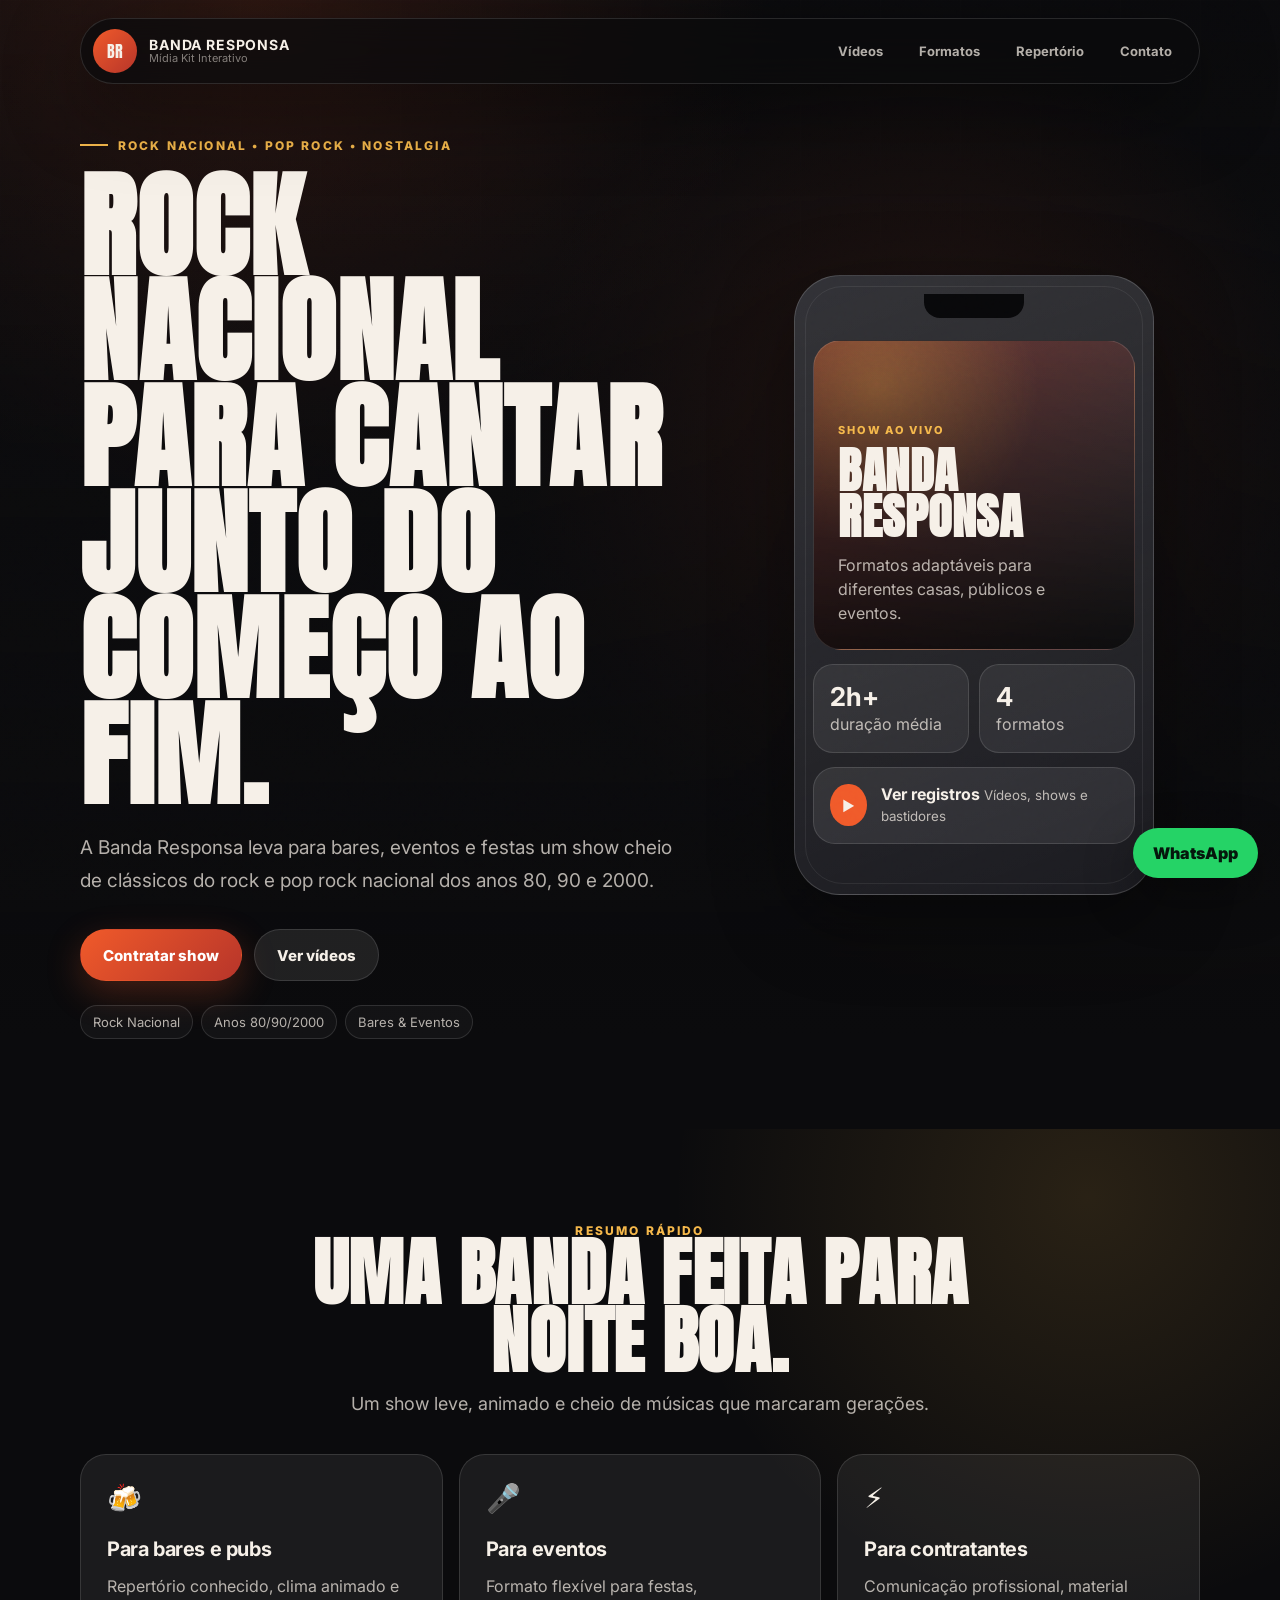
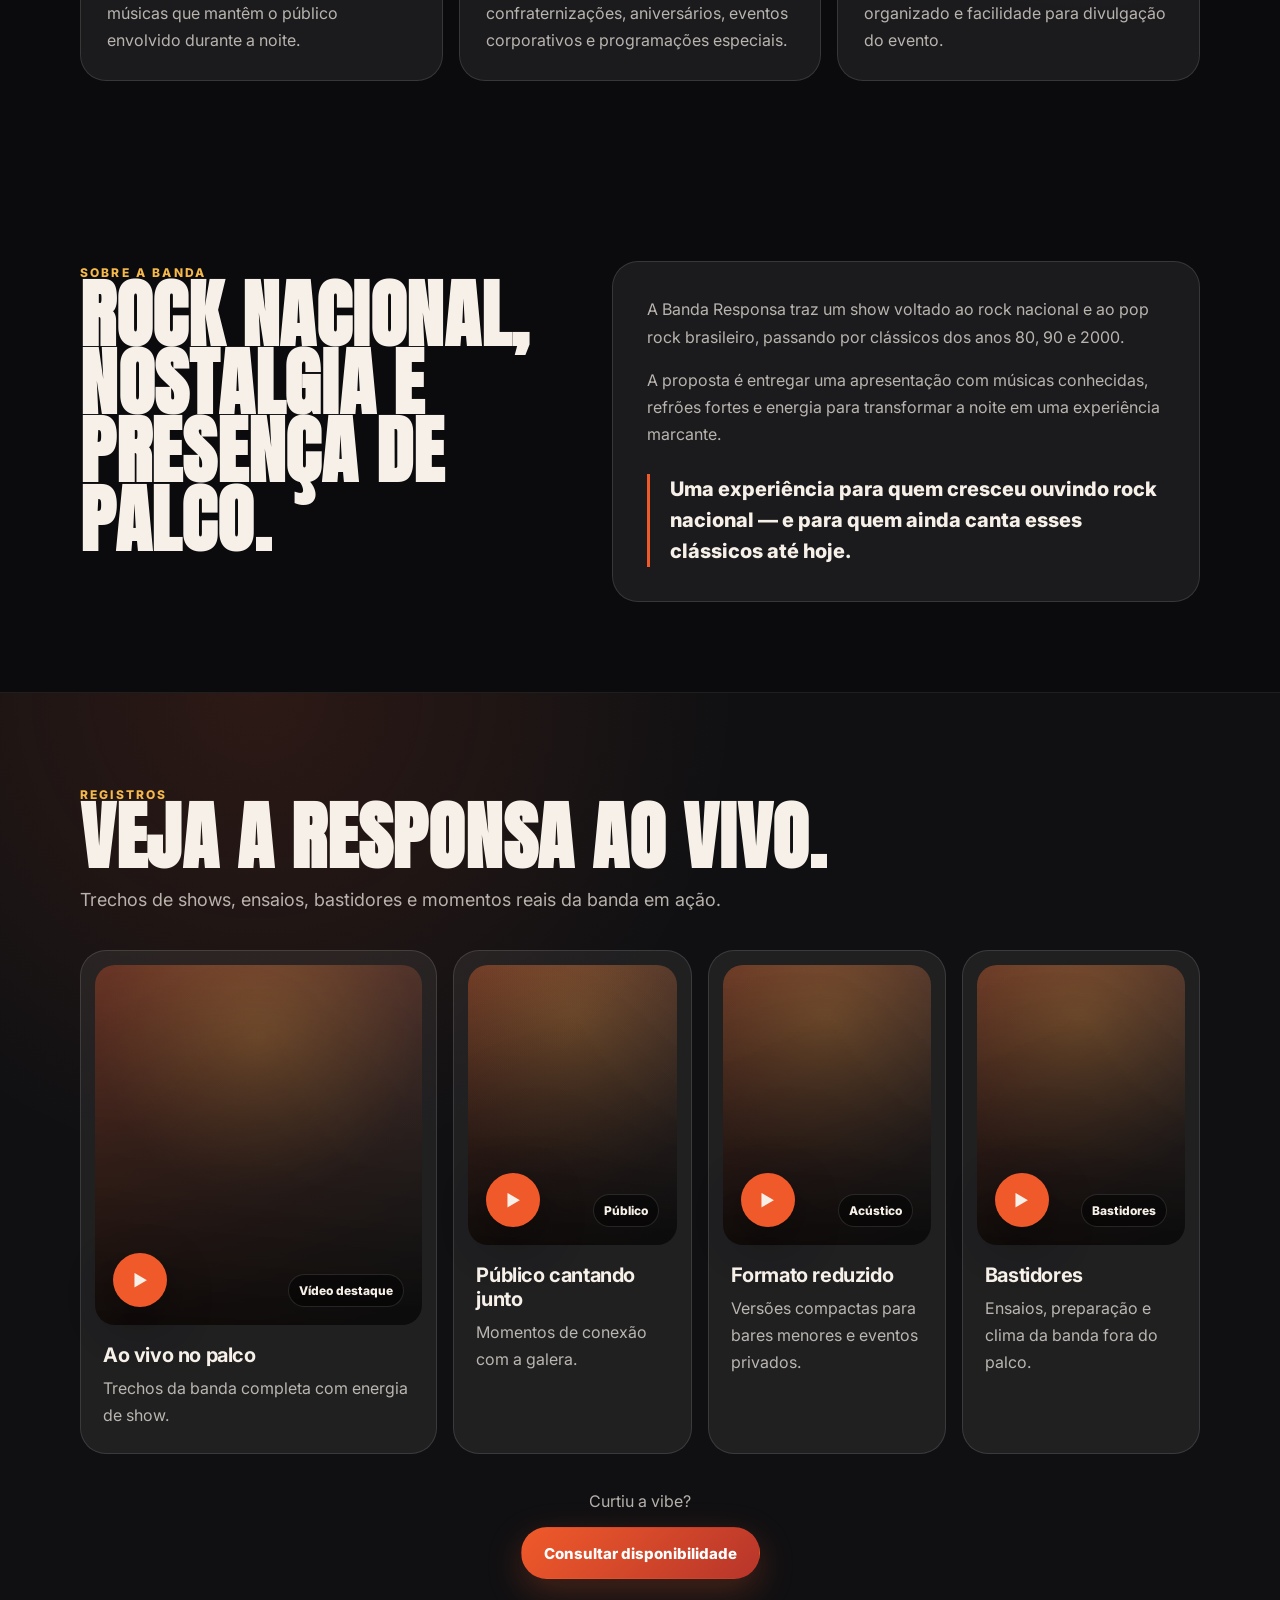
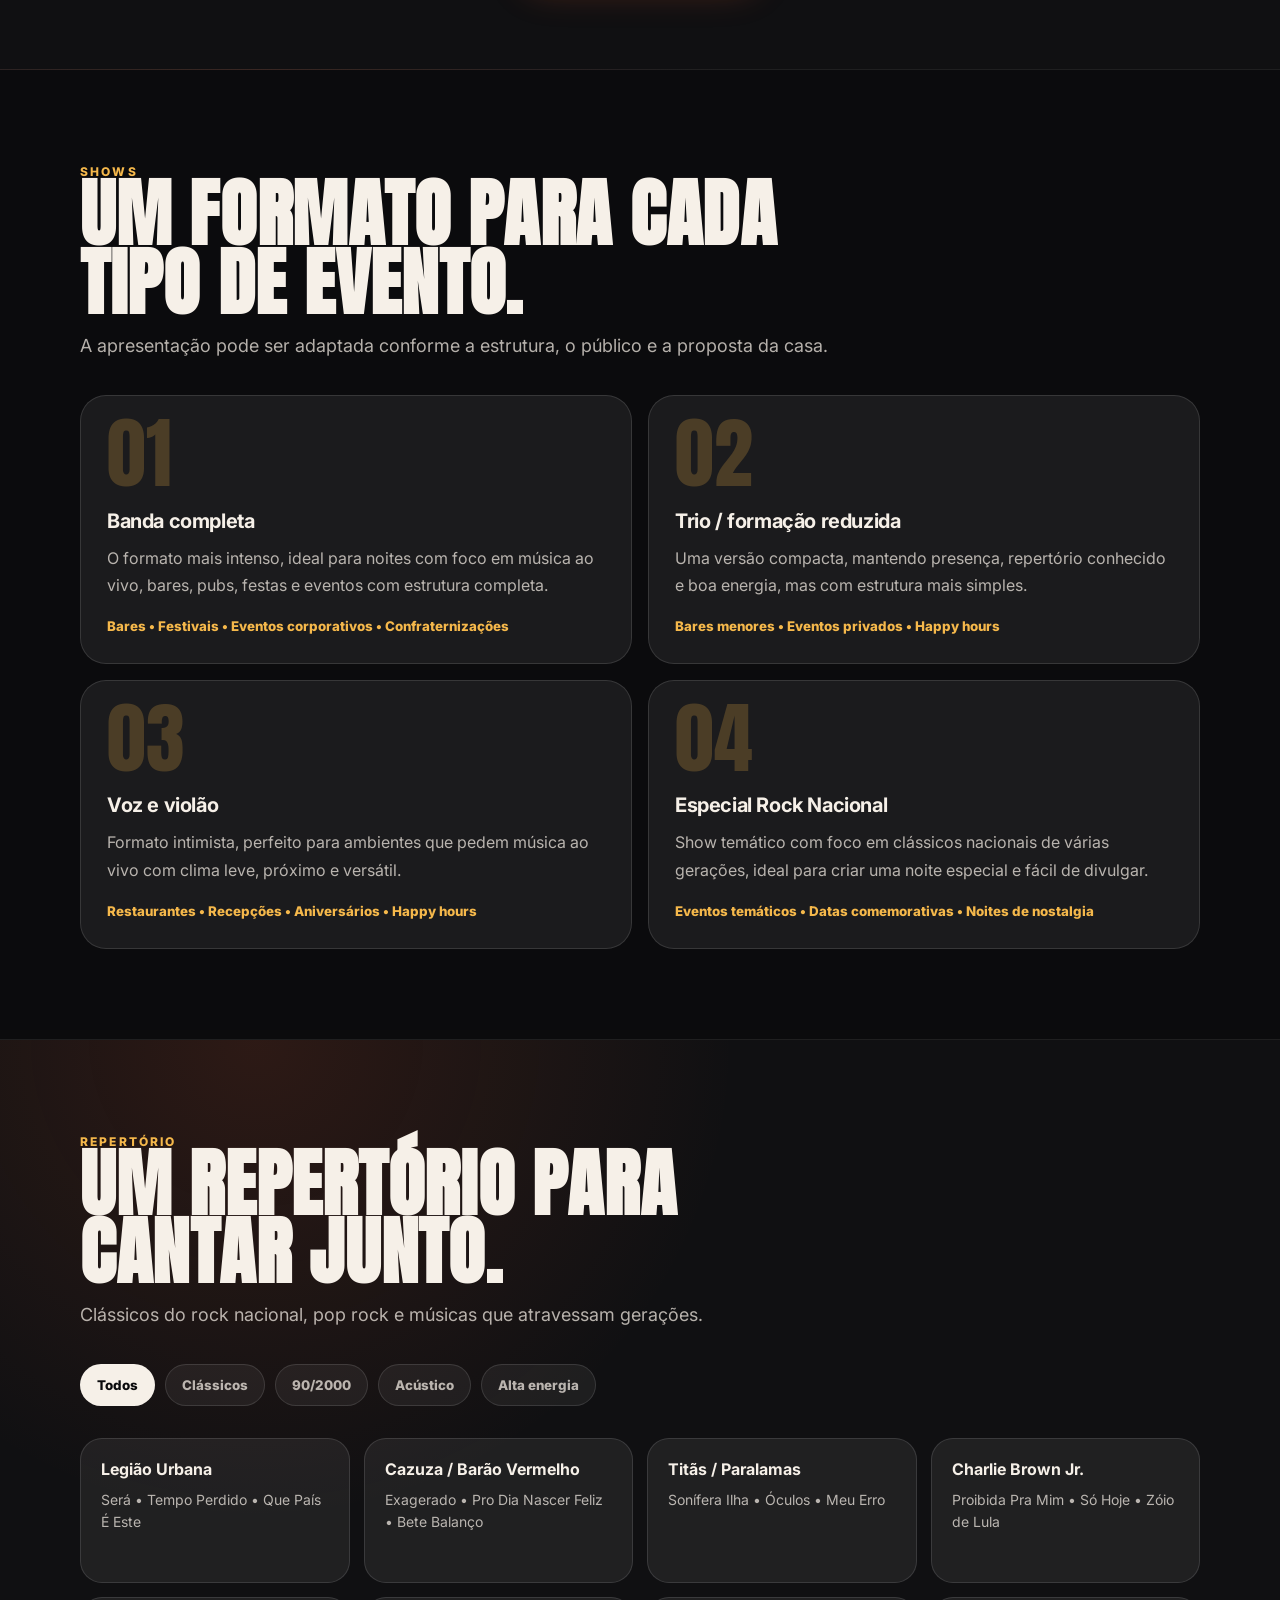
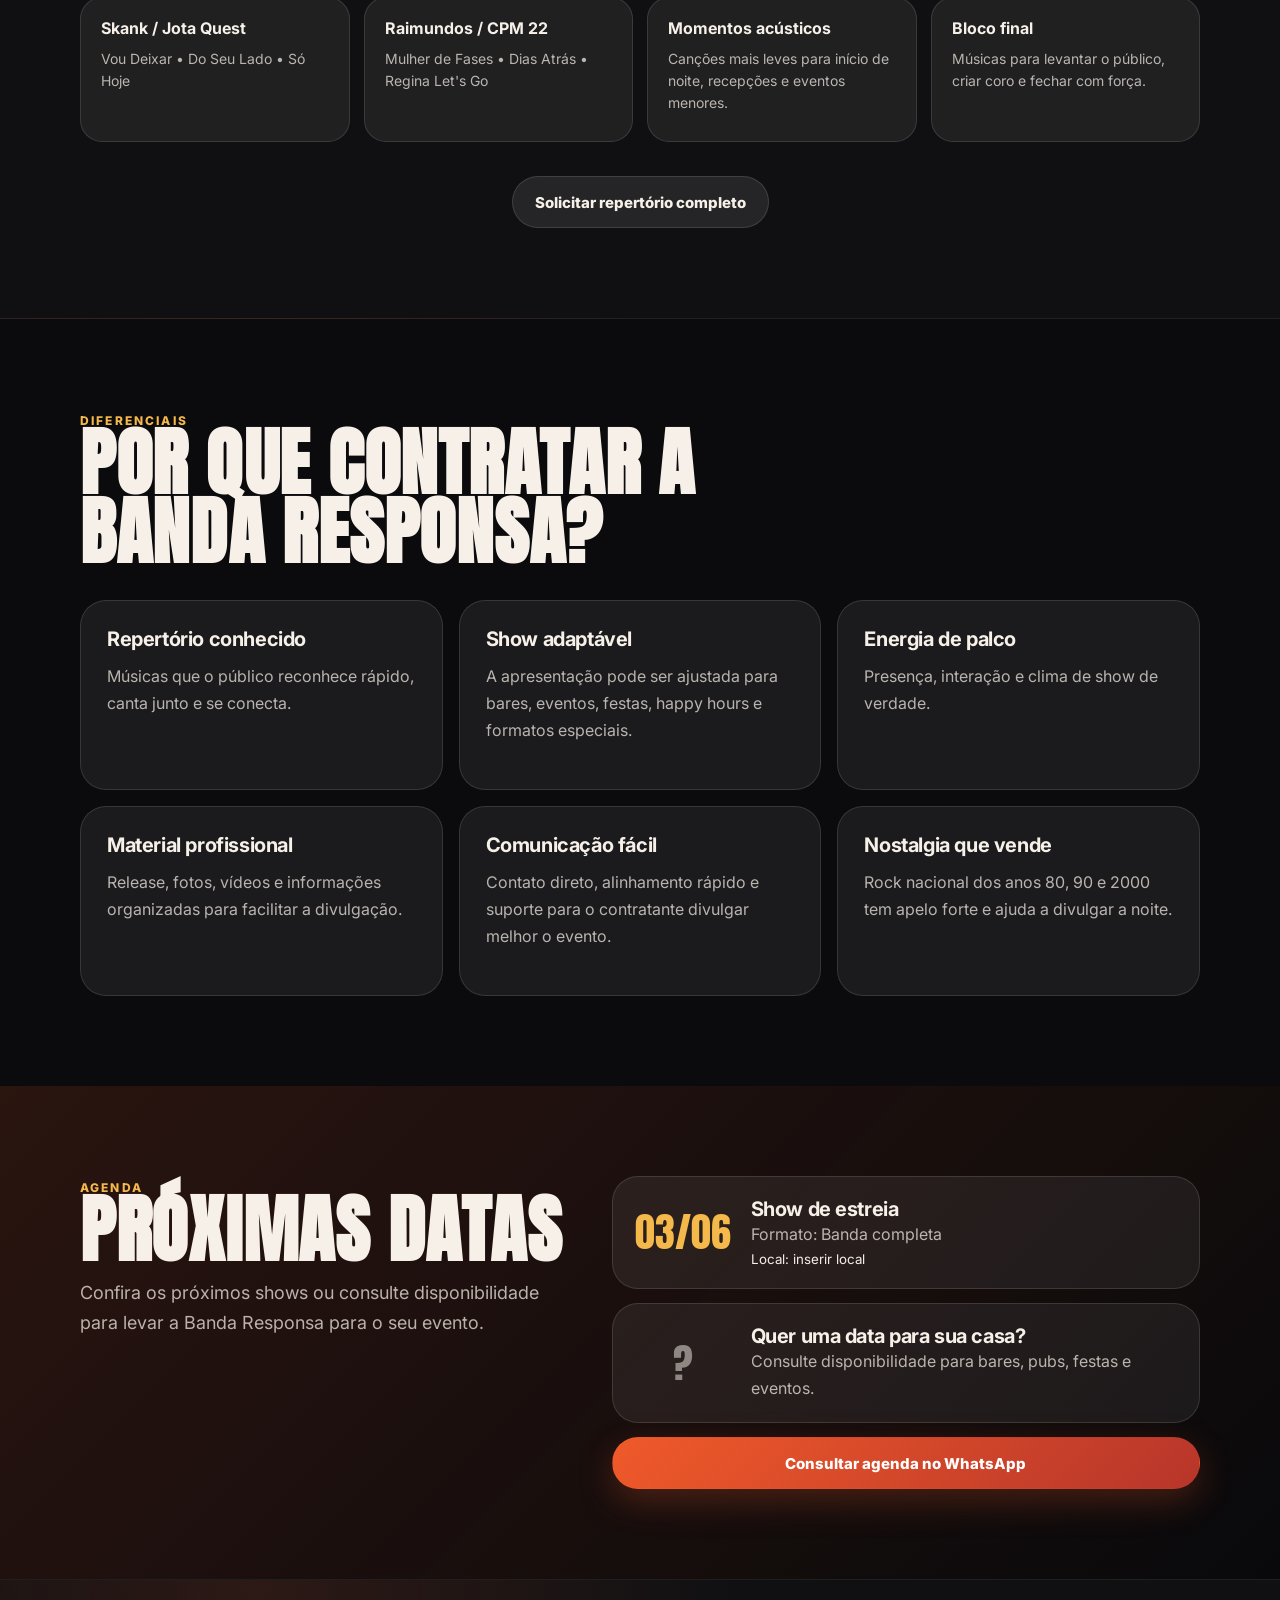
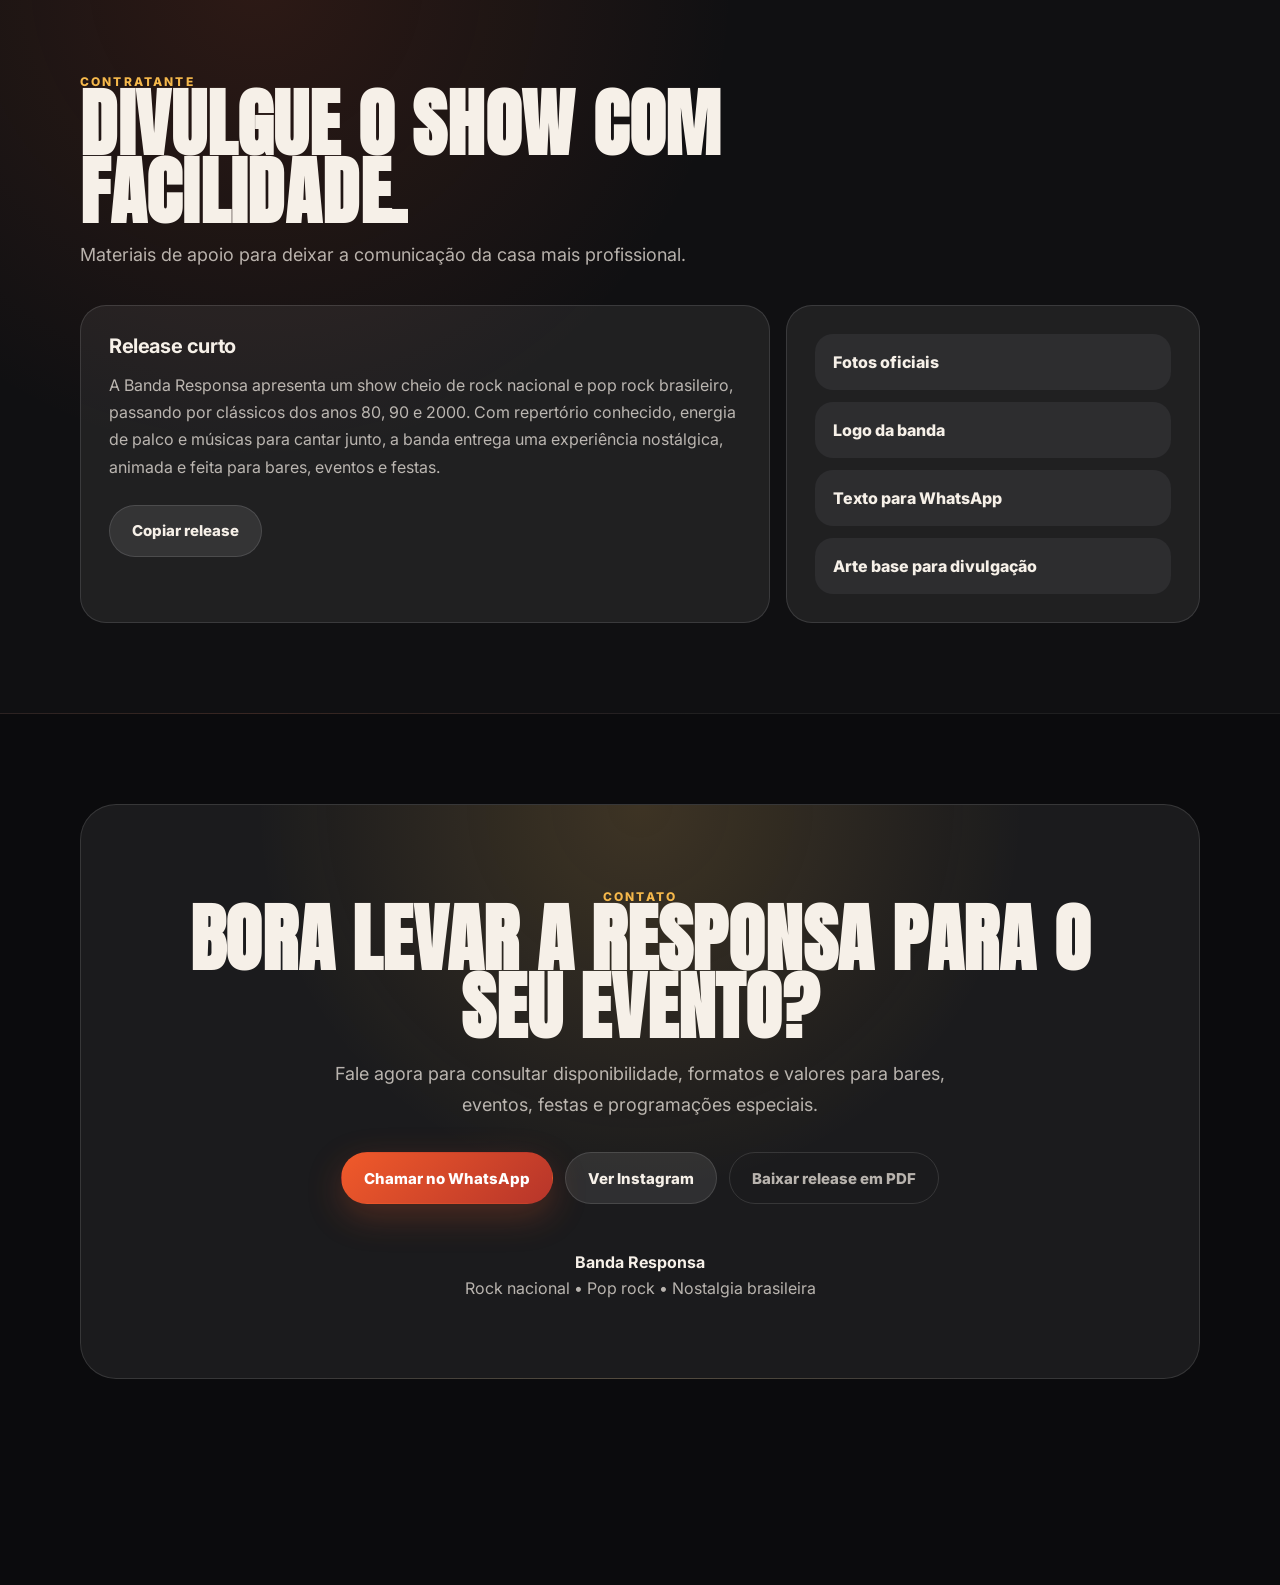
==== index.html @ 6a33259b "Add files via upload" ====
<!DOCTYPE html>
<html lang="pt-BR">
<head>
  <meta charset="UTF-8" />
  <meta name="viewport" content="width=device-width, initial-scale=1.0" />
  <title>Banda Responsa | Mídia Kit Interativo</title>
  <meta name="description" content="Mídia kit interativo da Banda Responsa. Rock nacional, pop rock e clássicos dos anos 80, 90 e 2000 para bares, eventos e festas." />
  <meta name="theme-color" content="#0b0b0d" />

  <meta property="og:title" content="Banda Responsa | Mídia Kit Interativo" />
  <meta property="og:description" content="Rock nacional para cantar junto do começo ao fim. Consulte formatos, repertório, vídeos e disponibilidade." />
  <meta property="og:type" content="website" />

  <link rel="preconnect" href="https://fonts.googleapis.com">
  <link rel="preconnect" href="https://fonts.gstatic.com" crossorigin>
  <link href="https://fonts.googleapis.com/css2?family=Anton&family=Inter:wght@400;500;600;700;800&display=swap" rel="stylesheet">
  <link rel="stylesheet" href="css/style.css" />
</head>

<body>
  <div class="noise"></div>

  <header class="topbar" aria-label="Cabeçalho">
    <a class="brand" href="#inicio" aria-label="Banda Responsa">
      <span class="brand-mark">BR</span>
      <span class="brand-text">
        <strong>Banda Responsa</strong>
        <small>Mídia Kit Interativo</small>
      </span>
    </a>

    <nav class="desktop-nav" aria-label="Navegação principal">
      <a href="#videos">Vídeos</a>
      <a href="#formatos">Formatos</a>
      <a href="#repertorio">Repertório</a>
      <a href="#contato">Contato</a>
    </nav>
  </header>

  <main>
    <section id="inicio" class="hero section">
      <div class="hero-bg" aria-hidden="true"></div>

      <div class="container hero-grid">
        <div class="hero-content">
          <div class="eyebrow">
            <span></span>
            Rock Nacional • Pop Rock • Nostalgia
          </div>

          <h1>Rock nacional para cantar junto do começo ao fim.</h1>

          <p class="hero-text">
            A Banda Responsa leva para bares, eventos e festas um show cheio de clássicos do rock e pop rock nacional dos anos 80, 90 e 2000.
          </p>

          <div class="hero-actions">
            <a class="btn btn-primary whatsapp-link" href="#" data-message="Oi! Vi o mídia kit da Banda Responsa e gostaria de consultar disponibilidade para um show.">
              Contratar show
            </a>
            <a class="btn btn-secondary" href="#videos">
              Ver vídeos
            </a>
          </div>

          <div class="quick-tags" aria-label="Características da banda">
            <span>Rock Nacional</span>
            <span>Anos 80/90/2000</span>
            <span>Bares & Eventos</span>
          </div>
        </div>

        <aside class="hero-card" aria-label="Resumo da banda">
          <div class="phone-frame">
            <div class="phone-status"></div>
            <div class="app-card app-featured">
              <p>Show ao vivo</p>
              <h2>Banda Responsa</h2>
              <span>Formatos adaptáveis para diferentes casas, públicos e eventos.</span>
            </div>

            <div class="mini-stat-grid">
              <div>
                <strong>2h+</strong>
                <span>duração média</span>
              </div>
              <div>
                <strong>4</strong>
                <span>formatos</span>
              </div>
            </div>

            <a class="mini-player" href="#videos">
              <span class="play-icon">▶</span>
              <div>
                <strong>Ver registros</strong>
                <small>Vídeos, shows e bastidores</small>
              </div>
            </a>
          </div>
        </aside>
      </div>
    </section>

    <section class="section summary-section">
      <div class="container">
        <div class="section-heading compact">
          <span class="section-kicker">Resumo rápido</span>
          <h2>Uma banda feita para noite boa.</h2>
          <p>
            Um show leve, animado e cheio de músicas que marcaram gerações.
          </p>
        </div>

        <div class="cards three">
          <article class="card">
            <span class="card-icon">🍻</span>
            <h3>Para bares e pubs</h3>
            <p>Repertório conhecido, clima animado e músicas que mantêm o público envolvido durante a noite.</p>
          </article>

          <article class="card">
            <span class="card-icon">🎤</span>
            <h3>Para eventos</h3>
            <p>Formato flexível para festas, confraternizações, aniversários, eventos corporativos e programações especiais.</p>
          </article>

          <article class="card">
            <span class="card-icon">⚡</span>
            <h3>Para contratantes</h3>
            <p>Comunicação profissional, material organizado e facilidade para divulgação do evento.</p>
          </article>
        </div>
      </div>
    </section>

    <section id="sobre" class="section split-section">
      <div class="container split-grid">
        <div class="section-heading">
          <span class="section-kicker">Sobre a banda</span>
          <h2>Rock nacional, nostalgia e presença de palco.</h2>
        </div>

        <div class="text-panel">
          <p>
            A Banda Responsa traz um show voltado ao rock nacional e ao pop rock brasileiro, passando por clássicos dos anos 80, 90 e 2000.
          </p>
          <p>
            A proposta é entregar uma apresentação com músicas conhecidas, refrões fortes e energia para transformar a noite em uma experiência marcante.
          </p>
          <blockquote>
            Uma experiência para quem cresceu ouvindo rock nacional — e para quem ainda canta esses clássicos até hoje.
          </blockquote>
        </div>
      </div>
    </section>

    <section id="videos" class="section dark-section">
      <div class="container">
        <div class="section-heading">
          <span class="section-kicker">Registros</span>
          <h2>Veja a Responsa ao vivo.</h2>
          <p>Trechos de shows, ensaios, bastidores e momentos reais da banda em ação.</p>
        </div>

        <div class="video-grid">
          <article class="video-card featured-video">
            <div class="video-thumb">
              <span class="play-badge">▶</span>
              <span class="placeholder-label">Vídeo destaque</span>
            </div>
            <h3>Ao vivo no palco</h3>
            <p>Trechos da banda completa com energia de show.</p>
          </article>

          <article class="video-card">
            <div class="video-thumb">
              <span class="play-badge">▶</span>
              <span class="placeholder-label">Público</span>
            </div>
            <h3>Público cantando junto</h3>
            <p>Momentos de conexão com a galera.</p>
          </article>

          <article class="video-card">
            <div class="video-thumb">
              <span class="play-badge">▶</span>
              <span class="placeholder-label">Acústico</span>
            </div>
            <h3>Formato reduzido</h3>
            <p>Versões compactas para bares menores e eventos privados.</p>
          </article>

          <article class="video-card">
            <div class="video-thumb">
              <span class="play-badge">▶</span>
              <span class="placeholder-label">Bastidores</span>
            </div>
            <h3>Bastidores</h3>
            <p>Ensaios, preparação e clima da banda fora do palco.</p>
          </article>
        </div>

        <div class="center-cta">
          <p>Curtiu a vibe?</p>
          <a class="btn btn-primary whatsapp-link" href="#" data-message="Oi! Curti a vibe da Banda Responsa e queria consultar disponibilidade para um evento.">
            Consultar disponibilidade
          </a>
        </div>
      </div>
    </section>

    <section id="formatos" class="section">
      <div class="container">
        <div class="section-heading">
          <span class="section-kicker">Shows</span>
          <h2>Um formato para cada tipo de evento.</h2>
          <p>A apresentação pode ser adaptada conforme a estrutura, o público e a proposta da casa.</p>
        </div>

        <div class="cards two">
          <article class="card format-card">
            <span class="format-number">01</span>
            <h3>Banda completa</h3>
            <p>O formato mais intenso, ideal para noites com foco em música ao vivo, bares, pubs, festas e eventos com estrutura completa.</p>
            <small>Bares • Festivais • Eventos corporativos • Confraternizações</small>
          </article>

          <article class="card format-card">
            <span class="format-number">02</span>
            <h3>Trio / formação reduzida</h3>
            <p>Uma versão compacta, mantendo presença, repertório conhecido e boa energia, mas com estrutura mais simples.</p>
            <small>Bares menores • Eventos privados • Happy hours</small>
          </article>

          <article class="card format-card">
            <span class="format-number">03</span>
            <h3>Voz e violão</h3>
            <p>Formato intimista, perfeito para ambientes que pedem música ao vivo com clima leve, próximo e versátil.</p>
            <small>Restaurantes • Recepções • Aniversários • Happy hours</small>
          </article>

          <article class="card format-card">
            <span class="format-number">04</span>
            <h3>Especial Rock Nacional</h3>
            <p>Show temático com foco em clássicos nacionais de várias gerações, ideal para criar uma noite especial e fácil de divulgar.</p>
            <small>Eventos temáticos • Datas comemorativas • Noites de nostalgia</small>
          </article>
        </div>
      </div>
    </section>

    <section id="repertorio" class="section dark-section">
      <div class="container">
        <div class="section-heading">
          <span class="section-kicker">Repertório</span>
          <h2>Um repertório para cantar junto.</h2>
          <p>Clássicos do rock nacional, pop rock e músicas que atravessam gerações.</p>
        </div>

        <div class="filter-tabs" aria-label="Filtros de repertório">
          <button class="filter-btn active" data-filter="all">Todos</button>
          <button class="filter-btn" data-filter="classico">Clássicos</button>
          <button class="filter-btn" data-filter="90-2000">90/2000</button>
          <button class="filter-btn" data-filter="acustico">Acústico</button>
          <button class="filter-btn" data-filter="energia">Alta energia</button>
        </div>

        <div class="song-grid">
          <article class="song-card" data-category="classico energia">
            <strong>Legião Urbana</strong>
            <span>Será • Tempo Perdido • Que País É Este</span>
          </article>

          <article class="song-card" data-category="classico">
            <strong>Cazuza / Barão Vermelho</strong>
            <span>Exagerado • Pro Dia Nascer Feliz • Bete Balanço</span>
          </article>

          <article class="song-card" data-category="classico energia">
            <strong>Titãs / Paralamas</strong>
            <span>Sonífera Ilha • Óculos • Meu Erro</span>
          </article>

          <article class="song-card" data-category="90-2000 energia">
            <strong>Charlie Brown Jr.</strong>
            <span>Proibida Pra Mim • Só Hoje • Zóio de Lula</span>
          </article>

          <article class="song-card" data-category="90-2000">
            <strong>Skank / Jota Quest</strong>
            <span>Vou Deixar • Do Seu Lado • Só Hoje</span>
          </article>

          <article class="song-card" data-category="90-2000 energia">
            <strong>Raimundos / CPM 22</strong>
            <span>Mulher de Fases • Dias Atrás • Regina Let's Go</span>
          </article>

          <article class="song-card" data-category="acustico">
            <strong>Momentos acústicos</strong>
            <span>Canções mais leves para início de noite, recepções e eventos menores.</span>
          </article>

          <article class="song-card" data-category="energia">
            <strong>Bloco final</strong>
            <span>Músicas para levantar o público, criar coro e fechar com força.</span>
          </article>
        </div>

        <div class="center-cta">
          <a class="btn btn-secondary whatsapp-link" href="#" data-message="Oi! Vi o repertório da Banda Responsa e queria receber a lista completa de músicas.">
            Solicitar repertório completo
          </a>
        </div>
      </div>
    </section>

    <section class="section">
      <div class="container">
        <div class="section-heading">
          <span class="section-kicker">Diferenciais</span>
          <h2>Por que contratar a Banda Responsa?</h2>
        </div>

        <div class="cards three">
          <article class="card">
            <h3>Repertório conhecido</h3>
            <p>Músicas que o público reconhece rápido, canta junto e se conecta.</p>
          </article>

          <article class="card">
            <h3>Show adaptável</h3>
            <p>A apresentação pode ser ajustada para bares, eventos, festas, happy hours e formatos especiais.</p>
          </article>

          <article class="card">
            <h3>Energia de palco</h3>
            <p>Presença, interação e clima de show de verdade.</p>
          </article>

          <article class="card">
            <h3>Material profissional</h3>
            <p>Release, fotos, vídeos e informações organizadas para facilitar a divulgação.</p>
          </article>

          <article class="card">
            <h3>Comunicação fácil</h3>
            <p>Contato direto, alinhamento rápido e suporte para o contratante divulgar melhor o evento.</p>
          </article>

          <article class="card">
            <h3>Nostalgia que vende</h3>
            <p>Rock nacional dos anos 80, 90 e 2000 tem apelo forte e ajuda a divulgar a noite.</p>
          </article>
        </div>
      </div>
    </section>

    <section id="agenda" class="section agenda-section">
      <div class="container split-grid">
        <div class="section-heading">
          <span class="section-kicker">Agenda</span>
          <h2>Próximas datas</h2>
          <p>Confira os próximos shows ou consulte disponibilidade para levar a Banda Responsa para o seu evento.</p>
        </div>

        <div class="agenda-panel">
          <article class="agenda-card">
            <span>03/06</span>
            <div>
              <h3>Show de estreia</h3>
              <p>Formato: Banda completa</p>
              <small>Local: inserir local</small>
            </div>
          </article>

          <article class="agenda-card muted">
            <span>?</span>
            <div>
              <h3>Quer uma data para sua casa?</h3>
              <p>Consulte disponibilidade para bares, pubs, festas e eventos.</p>
            </div>
          </article>

          <a class="btn btn-primary whatsapp-link full" href="#" data-message="Oi! Gostaria de consultar a agenda da Banda Responsa para uma possível data.">
            Consultar agenda no WhatsApp
          </a>
        </div>
      </div>
    </section>

    <section class="section dark-section">
      <div class="container">
        <div class="section-heading">
          <span class="section-kicker">Contratante</span>
          <h2>Divulgue o show com facilidade.</h2>
          <p>Materiais de apoio para deixar a comunicação da casa mais profissional.</p>
        </div>

        <div class="resource-panel">
          <div class="resource-copy">
            <h3>Release curto</h3>
            <p id="releaseText">
              A Banda Responsa apresenta um show cheio de rock nacional e pop rock brasileiro, passando por clássicos dos anos 80, 90 e 2000. Com repertório conhecido, energia de palco e músicas para cantar junto, a banda entrega uma experiência nostálgica, animada e feita para bares, eventos e festas.
            </p>
            <button class="btn btn-secondary" id="copyRelease">Copiar release</button>
          </div>

          <div class="resource-list">
            <div>Fotos oficiais</div>
            <div>Logo da banda</div>
            <div>Texto para WhatsApp</div>
            <div>Arte base para divulgação</div>
          </div>
        </div>
      </div>
    </section>

    <section id="contato" class="section contact-section">
      <div class="container contact-card">
        <span class="section-kicker">Contato</span>
        <h2>Bora levar a Responsa para o seu evento?</h2>
        <p>
          Fale agora para consultar disponibilidade, formatos e valores para bares, eventos, festas e programações especiais.
        </p>

        <div class="contact-actions">
          <a class="btn btn-primary whatsapp-link" href="#" data-message="Oi! Vi o mídia kit da Banda Responsa e gostaria de consultar disponibilidade, formatos e valores.">
            Chamar no WhatsApp
          </a>
          <a class="btn btn-secondary" href="https://instagram.com/" target="_blank" rel="noopener">
            Ver Instagram
          </a>
          <a class="btn btn-ghost" href="#sobre">
            Baixar release em PDF
          </a>
        </div>

        <footer>
          <strong>Banda Responsa</strong>
          <span>Rock nacional • Pop rock • Nostalgia brasileira</span>
        </footer>
      </div>
    </section>
  </main>

  <a class="floating-whatsapp whatsapp-link" href="#" aria-label="Contratar show pelo WhatsApp" data-message="Oi! Vi o mídia kit da Banda Responsa e gostaria de consultar disponibilidade para um show.">
    WhatsApp
  </a>

  <nav class="bottom-nav" aria-label="Navegação mobile">
    <a href="#inicio" class="bottom-link active">
      <span>⌂</span>
      Início
    </a>
    <a href="#videos" class="bottom-link">
      <span>▶</span>
      Vídeos
    </a>
    <a href="#formatos" class="bottom-link">
      <span>★</span>
      Shows
    </a>
    <a href="#repertorio" class="bottom-link">
      <span>♫</span>
      Repertório
    </a>
    <a href="#contato" class="bottom-link">
      <span>✆</span>
      Contato
    </a>
  </nav>

  <div class="toast" id="toast" role="status" aria-live="polite">Release copiado!</div>

  <script src="js/app.js"></script>
</body>
</html>
---- css/style.css ----
:root {
  --bg: #0b0b0d;
  --bg-2: #111116;
  --panel: rgba(255,255,255,0.065);
  --panel-strong: rgba(255,255,255,0.105);
  --text: #f6f0e8;
  --muted: rgba(246,240,232,0.72);
  --muted-2: rgba(246,240,232,0.5);
  --line: rgba(255,255,255,0.12);
  --accent: #f05a2a;
  --accent-2: #f5b84b;
  --danger: #b7352a;
  --radius: 26px;
  --radius-sm: 16px;
  --shadow: 0 24px 80px rgba(0,0,0,0.4);
  --container: 1120px;
  --font-title: "Anton", Impact, sans-serif;
  --font-body: "Inter", system-ui, -apple-system, BlinkMacSystemFont, "Segoe UI", sans-serif;
}

* {
  box-sizing: border-box;
}

html {
  scroll-behavior: smooth;
}

body {
  margin: 0;
  background:
    radial-gradient(circle at 20% 0%, rgba(240,90,42,0.20), transparent 32rem),
    radial-gradient(circle at 85% 15%, rgba(245,184,75,0.13), transparent 26rem),
    var(--bg);
  color: var(--text);
  font-family: var(--font-body);
  min-height: 100vh;
  padding-bottom: 86px;
}

body::before {
  content: "";
  position: fixed;
  inset: 0;
  pointer-events: none;
  background: linear-gradient(90deg, rgba(255,255,255,0.03) 1px, transparent 1px),
              linear-gradient(rgba(255,255,255,0.025) 1px, transparent 1px);
  background-size: 80px 80px;
  mask-image: linear-gradient(to bottom, #000, transparent 85%);
  opacity: .35;
  z-index: -1;
}

.noise {
  position: fixed;
  inset: 0;
  pointer-events: none;
  opacity: .08;
  background-image: url("data:image/svg+xml,%3Csvg viewBox='0 0 220 220' xmlns='http://www.w3.org/2000/svg'%3E%3Cfilter id='n'%3E%3CfeTurbulence type='fractalNoise' baseFrequency='.8' numOctaves='3' stitchTiles='stitch'/%3E%3C/filter%3E%3Crect width='220' height='220' filter='url(%23n)' opacity='.65'/%3E%3C/svg%3E");
  z-index: 20;
  mix-blend-mode: overlay;
}

a {
  color: inherit;
  text-decoration: none;
}

.container {
  width: min(calc(100% - 36px), var(--container));
  margin-inline: auto;
}

.section {
  padding: 90px 0;
  position: relative;
}

.topbar {
  width: min(calc(100% - 36px), var(--container));
  position: fixed;
  z-index: 50;
  top: 18px;
  left: 50%;
  transform: translateX(-50%);
  border: 1px solid var(--line);
  background: rgba(11,11,13,0.74);
  backdrop-filter: blur(18px);
  border-radius: 999px;
  padding: 10px 12px;
  display: flex;
  align-items: center;
  justify-content: space-between;
  box-shadow: var(--shadow);
}

.brand {
  display: flex;
  align-items: center;
  gap: 12px;
}

.brand-mark {
  width: 44px;
  height: 44px;
  display: grid;
  place-items: center;
  border-radius: 50%;
  background: linear-gradient(135deg, var(--accent), var(--danger));
  font-family: var(--font-title);
  letter-spacing: .03em;
  color: var(--text);
}

.brand-text {
  display: flex;
  flex-direction: column;
  line-height: 1.05;
}

.brand-text strong {
  font-size: 14px;
  text-transform: uppercase;
  letter-spacing: .06em;
}

.brand-text small {
  color: var(--muted-2);
  font-size: 11px;
}

.desktop-nav {
  display: flex;
  align-items: center;
  gap: 6px;
}

.desktop-nav a {
  font-size: 13px;
  font-weight: 700;
  color: var(--muted);
  padding: 12px 15px;
  border-radius: 999px;
  transition: .2s ease;
}

.desktop-nav a:hover {
  color: var(--text);
  background: rgba(255,255,255,0.08);
}

.hero {
  min-height: 100vh;
  display: grid;
  align-items: center;
  padding-top: 130px;
  overflow: hidden;
}

.hero-bg {
  position: absolute;
  inset: 0;
  background:
    linear-gradient(to bottom, rgba(11,11,13,0.28), var(--bg) 92%),
    radial-gradient(circle at 72% 40%, rgba(240,90,42,0.20), transparent 26rem);
  z-index: -1;
}

.hero-grid {
  display: grid;
  grid-template-columns: 1.15fr .85fr;
  gap: 58px;
  align-items: center;
}

.eyebrow,
.section-kicker {
  color: var(--accent-2);
  text-transform: uppercase;
  letter-spacing: .18em;
  font-weight: 800;
  font-size: 12px;
}

.eyebrow {
  display: inline-flex;
  align-items: center;
  gap: 10px;
  margin-bottom: 20px;
}

.eyebrow span {
  width: 28px;
  height: 2px;
  background: var(--accent-2);
}

h1,
h2 {
  font-family: var(--font-title);
  text-transform: uppercase;
  letter-spacing: .01em;
  line-height: .92;
  margin: 0;
}

h1 {
  font-size: clamp(56px, 9vw, 118px);
  max-width: 900px;
}

h2 {
  font-size: clamp(42px, 6vw, 74px);
}

h3 {
  margin: 0;
  font-size: 20px;
  letter-spacing: -.02em;
}

p {
  color: var(--muted);
  line-height: 1.7;
  margin: 0;
}

.hero-text {
  max-width: 650px;
  font-size: 19px;
  margin-top: 24px;
}

.hero-actions,
.contact-actions {
  display: flex;
  flex-wrap: wrap;
  gap: 12px;
  margin-top: 32px;
}

.btn {
  display: inline-flex;
  align-items: center;
  justify-content: center;
  min-height: 52px;
  border-radius: 999px;
  padding: 0 22px;
  font-weight: 800;
  border: 1px solid transparent;
  transition: transform .2s ease, background .2s ease, border .2s ease;
  cursor: pointer;
  font-family: inherit;
  font-size: 15px;
}

.btn:hover {
  transform: translateY(-2px);
}

.btn-primary {
  background: linear-gradient(135deg, var(--accent), var(--danger));
  color: white;
  box-shadow: 0 12px 35px rgba(240,90,42,0.25);
}

.btn-secondary {
  background: rgba(255,255,255,0.09);
  border-color: var(--line);
  color: var(--text);
}

.btn-ghost {
  border-color: var(--line);
  color: var(--muted);
}

.btn.full {
  width: 100%;
}

.quick-tags {
  display: flex;
  flex-wrap: wrap;
  gap: 8px;
  margin-top: 24px;
}

.quick-tags span {
  color: var(--muted);
  border: 1px solid var(--line);
  padding: 8px 12px;
  border-radius: 999px;
  font-size: 13px;
  background: rgba(255,255,255,0.035);
}

.hero-card {
  display: flex;
  justify-content: center;
}

.phone-frame {
  width: min(100%, 360px);
  min-height: 620px;
  border: 1px solid rgba(255,255,255,0.16);
  background:
    linear-gradient(160deg, rgba(255,255,255,0.13), rgba(255,255,255,0.03)),
    #141419;
  border-radius: 46px;
  padding: 18px;
  box-shadow: var(--shadow);
  position: relative;
  overflow: hidden;
}

.phone-frame::before {
  content: "";
  position: absolute;
  inset: 10px;
  border: 1px solid rgba(255,255,255,0.07);
  border-radius: 38px;
  pointer-events: none;
}

.phone-status {
  width: 100px;
  height: 24px;
  border-radius: 0 0 16px 16px;
  background: #08080a;
  margin: 0 auto 22px;
}

.app-card {
  border-radius: 28px;
  border: 1px solid var(--line);
  background: var(--panel);
  padding: 24px;
}

.app-featured {
  min-height: 310px;
  display: flex;
  flex-direction: column;
  justify-content: flex-end;
  background:
    linear-gradient(to top, rgba(0,0,0,0.72), rgba(0,0,0,0.04)),
    radial-gradient(circle at 20% 15%, rgba(245,184,75,0.35), transparent 10rem),
    linear-gradient(135deg, rgba(183,53,42,0.45), rgba(255,255,255,0.06));
}

.app-featured p {
  color: var(--accent-2);
  text-transform: uppercase;
  letter-spacing: .16em;
  font-size: 11px;
  font-weight: 800;
  margin-bottom: 10px;
}

.app-featured h2 {
  font-size: 48px;
  line-height: .95;
  margin-bottom: 12px;
}

.app-featured span,
.mini-player small,
.mini-stat-grid span {
  color: var(--muted);
  line-height: 1.5;
}

.mini-stat-grid {
  display: grid;
  grid-template-columns: 1fr 1fr;
  gap: 10px;
  margin: 14px 0;
}

.mini-stat-grid div {
  background: var(--panel);
  border: 1px solid var(--line);
  border-radius: 20px;
  padding: 16px;
}

.mini-stat-grid strong {
  display: block;
  font-size: 26px;
}

.mini-player {
  display: flex;
  align-items: center;
  gap: 14px;
  padding: 16px;
  border-radius: 22px;
  background: rgba(255,255,255,0.08);
  border: 1px solid var(--line);
}

.play-icon {
  width: 42px;
  height: 42px;
  border-radius: 50%;
  display: grid;
  place-items: center;
  background: var(--accent);
  font-size: 14px;
}

.section-heading {
  max-width: 760px;
  margin-bottom: 34px;
}

.section-heading.compact {
  text-align: center;
  margin-inline: auto;
}

.section-heading p {
  margin-top: 14px;
  font-size: 18px;
}

.cards {
  display: grid;
  gap: 16px;
}

.cards.three {
  grid-template-columns: repeat(3, 1fr);
}

.cards.two {
  grid-template-columns: repeat(2, 1fr);
}

.card {
  border: 1px solid var(--line);
  background: var(--panel);
  border-radius: var(--radius);
  padding: 26px;
  min-height: 190px;
  transition: .2s ease;
}

.card:hover,
.video-card:hover,
.song-card:hover {
  transform: translateY(-3px);
  background: var(--panel-strong);
}

.card p {
  margin-top: 12px;
}

.card-icon {
  display: inline-flex;
  font-size: 28px;
  margin-bottom: 22px;
}

.split-grid {
  display: grid;
  grid-template-columns: .9fr 1.1fr;
  gap: 50px;
  align-items: start;
}

.text-panel {
  border: 1px solid var(--line);
  background: var(--panel);
  border-radius: var(--radius);
  padding: 34px;
}

.text-panel p + p {
  margin-top: 16px;
}

blockquote {
  margin: 26px 0 0;
  padding-left: 20px;
  border-left: 3px solid var(--accent);
  color: var(--text);
  font-size: 20px;
  line-height: 1.55;
  font-weight: 800;
}

.dark-section {
  background:
    radial-gradient(circle at 20% 0%, rgba(240,90,42,0.13), transparent 30rem),
    rgba(255,255,255,0.025);
  border-block: 1px solid rgba(255,255,255,0.06);
}

.video-grid {
  display: grid;
  grid-template-columns: 1.2fr repeat(3, .8fr);
  gap: 16px;
}

.video-card {
  border: 1px solid var(--line);
  background: var(--panel);
  border-radius: var(--radius);
  padding: 14px;
  transition: .2s ease;
}

.video-card h3 {
  margin-top: 18px;
  padding-inline: 8px;
}

.video-card p {
  padding: 8px 8px 10px;
}

.video-thumb {
  min-height: 280px;
  border-radius: 20px;
  background:
    linear-gradient(to top, rgba(0,0,0,.75), transparent),
    radial-gradient(circle at 50% 20%, rgba(245,184,75,.24), transparent 10rem),
    linear-gradient(135deg, rgba(240,90,42,.33), rgba(255,255,255,.07));
  display: flex;
  align-items: end;
  justify-content: space-between;
  padding: 18px;
}

.featured-video .video-thumb {
  min-height: 360px;
}

.play-badge {
  width: 54px;
  height: 54px;
  display: grid;
  place-items: center;
  border-radius: 50%;
  background: var(--accent);
  box-shadow: 0 16px 45px rgba(0,0,0,.4);
}

.placeholder-label {
  color: var(--text);
  background: rgba(0,0,0,.42);
  border: 1px solid var(--line);
  border-radius: 999px;
  padding: 8px 10px;
  font-size: 12px;
  font-weight: 800;
}

.center-cta {
  margin-top: 34px;
  display: grid;
  place-items: center;
  gap: 12px;
  text-align: center;
}

.format-card {
  position: relative;
  overflow: hidden;
}

.format-number {
  display: block;
  font-family: var(--font-title);
  color: rgba(245,184,75,0.22);
  font-size: 78px;
  line-height: .8;
  margin-bottom: 24px;
}

.format-card small {
  display: block;
  color: var(--accent-2);
  margin-top: 18px;
  font-weight: 800;
  line-height: 1.5;
}

.filter-tabs {
  display: flex;
  gap: 10px;
  overflow-x: auto;
  padding-bottom: 12px;
  margin-bottom: 20px;
}

.filter-btn {
  border: 1px solid var(--line);
  background: rgba(255,255,255,0.06);
  color: var(--muted);
  padding: 12px 16px;
  border-radius: 999px;
  font-weight: 800;
  cursor: pointer;
  white-space: nowrap;
  font-family: inherit;
}

.filter-btn.active {
  background: var(--text);
  color: var(--bg);
}

.song-grid {
  display: grid;
  grid-template-columns: repeat(4, 1fr);
  gap: 14px;
}

.song-card {
  min-height: 145px;
  padding: 20px;
  border-radius: 22px;
  border: 1px solid var(--line);
  background: var(--panel);
  transition: .2s ease;
}

.song-card.hide {
  display: none;
}

.song-card strong,
.song-card span {
  display: block;
}

.song-card span {
  color: var(--muted);
  margin-top: 10px;
  line-height: 1.55;
  font-size: 14px;
}

.agenda-section {
  background:
    linear-gradient(135deg, rgba(240,90,42,.14), transparent),
    rgba(0,0,0,0.12);
}

.agenda-panel {
  display: grid;
  gap: 14px;
}

.agenda-card {
  display: grid;
  grid-template-columns: 100px 1fr;
  gap: 18px;
  align-items: center;
  border: 1px solid var(--line);
  background: var(--panel);
  border-radius: var(--radius);
  padding: 20px;
}

.agenda-card > span {
  font-family: var(--font-title);
  color: var(--accent-2);
  font-size: 40px;
  text-align: center;
}

.agenda-card.muted > span {
  color: var(--muted-2);
}

.resource-panel {
  display: grid;
  grid-template-columns: 1.25fr .75fr;
  gap: 16px;
}

.resource-copy,
.resource-list {
  border: 1px solid var(--line);
  background: var(--panel);
  border-radius: var(--radius);
  padding: 28px;
}

.resource-copy p {
  margin: 14px 0 24px;
}

.resource-list {
  display: grid;
  gap: 12px;
}

.resource-list div {
  padding: 18px;
  border-radius: 18px;
  background: rgba(255,255,255,0.06);
  color: var(--text);
  font-weight: 800;
}

.contact-section {
  padding-bottom: 120px;
}

.contact-card {
  text-align: center;
  border: 1px solid var(--line);
  border-radius: 36px;
  background:
    radial-gradient(circle at 50% 0%, rgba(245,184,75,.16), transparent 24rem),
    var(--panel);
  padding: clamp(34px, 7vw, 80px);
}

.contact-card p {
  max-width: 680px;
  margin: 18px auto 0;
  font-size: 18px;
}

.contact-actions {
  justify-content: center;
}

.contact-card footer {
  margin-top: 48px;
  display: grid;
  gap: 6px;
  color: var(--muted);
}

.contact-card footer strong {
  color: var(--text);
}

.floating-whatsapp {
  position: fixed;
  z-index: 60;
  right: 22px;
  bottom: 22px;
  background: #25d366;
  color: #05170c;
  font-weight: 900;
  border-radius: 999px;
  padding: 15px 20px;
  box-shadow: 0 18px 50px rgba(0,0,0,.35);
}

.bottom-nav {
  display: none;
}

.toast {
  position: fixed;
  left: 50%;
  bottom: 100px;
  transform: translateX(-50%) translateY(20px);
  z-index: 80;
  background: var(--text);
  color: var(--bg);
  padding: 13px 18px;
  border-radius: 999px;
  font-weight: 900;
  opacity: 0;
  pointer-events: none;
  transition: .2s ease;
}

.toast.show {
  opacity: 1;
  transform: translateX(-50%) translateY(0);
}

@media (max-width: 980px) {
  .hero-grid,
  .split-grid,
  .resource-panel {
    grid-template-columns: 1fr;
  }

  .cards.three,
  .cards.two,
  .song-grid {
    grid-template-columns: 1fr 1fr;
  }

  .video-grid {
    grid-template-columns: 1fr 1fr;
  }

  .hero-card {
    display: none;
  }
}

@media (max-width: 720px) {
  body {
    padding-bottom: 94px;
  }

  .topbar {
    top: 10px;
    width: calc(100% - 22px);
    border-radius: 22px;
  }

  .desktop-nav {
    display: none;
  }

  .brand-text small {
    display: none;
  }

  .section {
    padding: 62px 0;
  }

  .hero {
    min-height: 92vh;
    padding-top: 110px;
    align-items: end;
  }

  h1 {
    font-size: clamp(52px, 17vw, 86px);
  }

  h2 {
    font-size: clamp(38px, 12vw, 56px);
  }

  .hero-text,
  .section-heading p,
  .contact-card p {
    font-size: 16px;
  }

  .hero-actions,
  .contact-actions {
    display: grid;
  }

  .btn {
    width: 100%;
  }

  .cards.three,
  .cards.two,
  .song-grid,
  .video-grid {
    grid-template-columns: 1fr;
  }

  .card,
  .text-panel,
  .resource-copy,
  .resource-list {
    padding: 22px;
  }

  .video-thumb,
  .featured-video .video-thumb {
    min-height: 360px;
  }

  .agenda-card {
    grid-template-columns: 78px 1fr;
  }

  .agenda-card > span {
    font-size: 34px;
  }

  .floating-whatsapp {
    display: none;
  }

  .bottom-nav {
    position: fixed;
    z-index: 70;
    left: 10px;
    right: 10px;
    bottom: 10px;
    display: grid;
    grid-template-columns: repeat(5, 1fr);
    gap: 4px;
    padding: 8px;
    border-radius: 26px;
    border: 1px solid var(--line);
    background: rgba(11,11,13,0.86);
    backdrop-filter: blur(20px);
    box-shadow: var(--shadow);
  }

  .bottom-link {
    display: grid;
    place-items: center;
    gap: 3px;
    color: var(--muted-2);
    font-size: 11px;
    font-weight: 800;
    padding: 8px 3px;
    border-radius: 18px;
  }

  .bottom-link span {
    font-size: 16px;
  }

  .bottom-link.active {
    color: var(--text);
    background: rgba(255,255,255,0.10);
  }
}
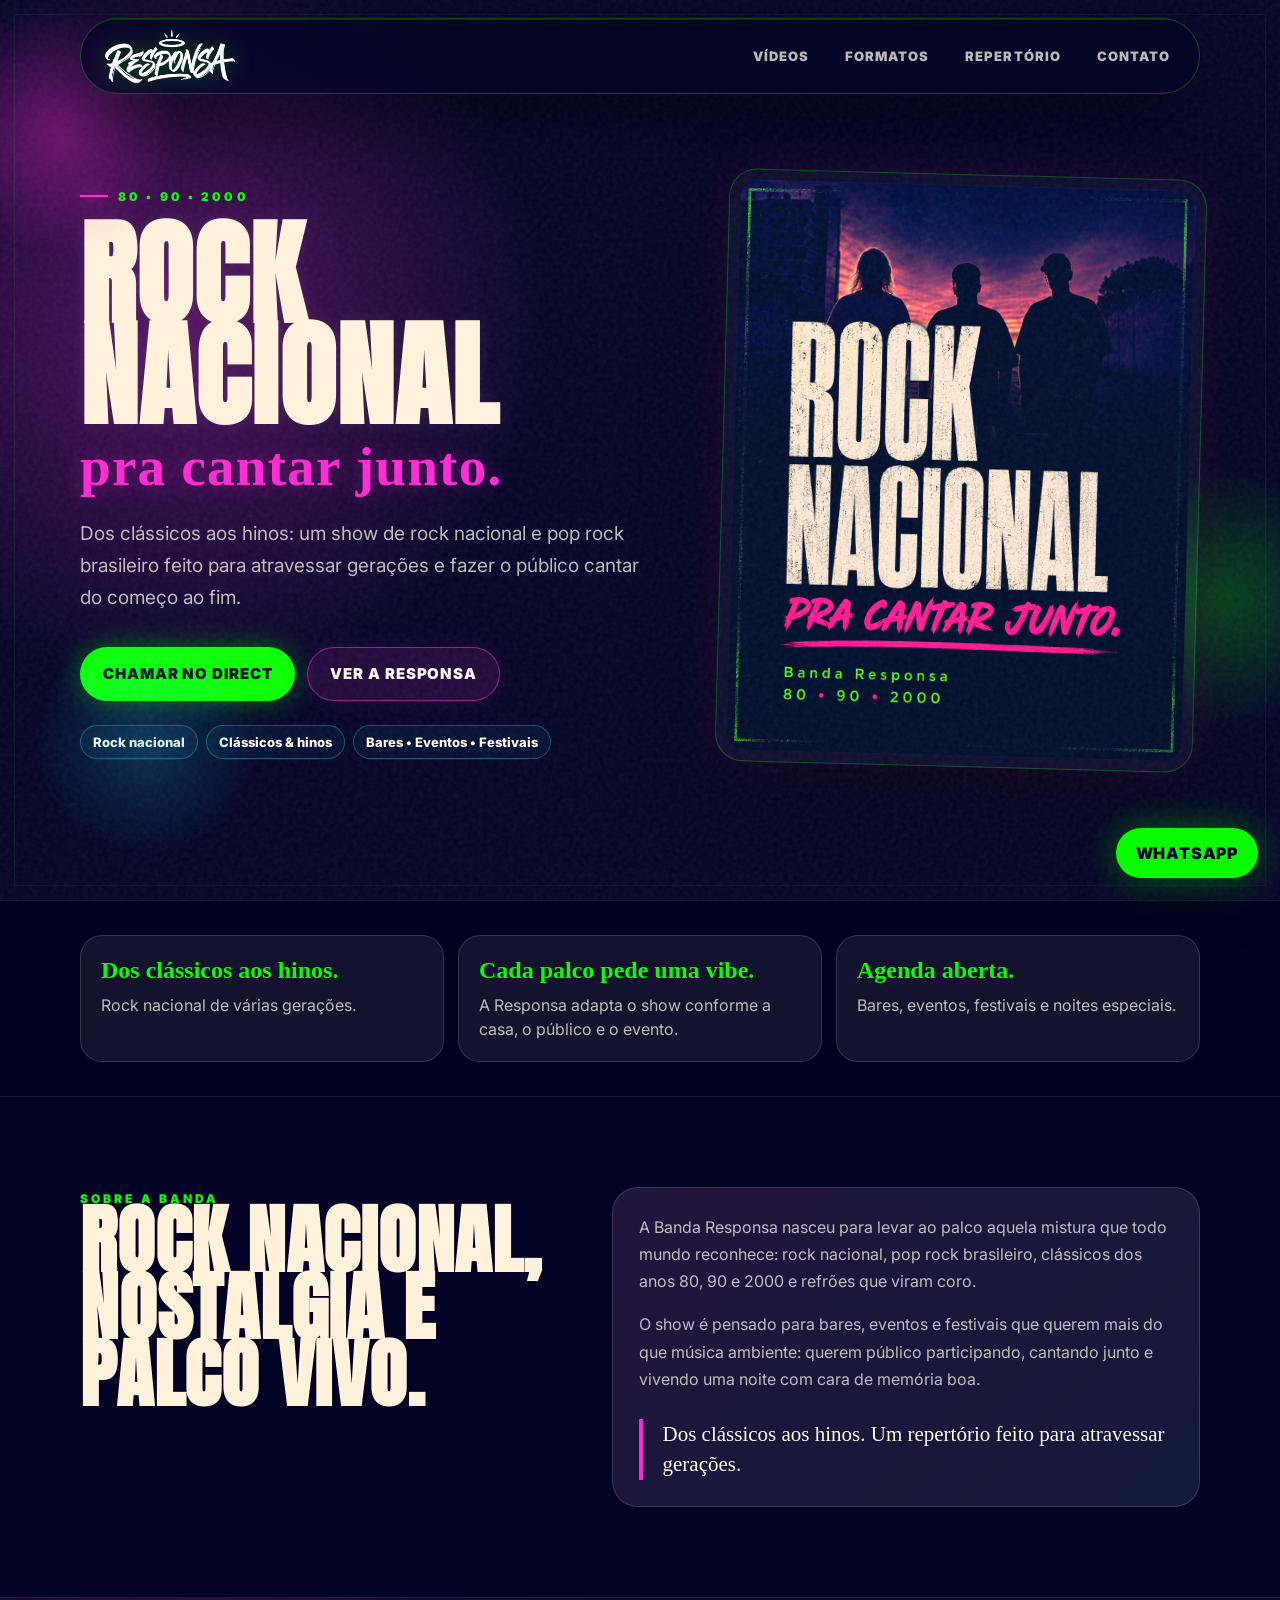
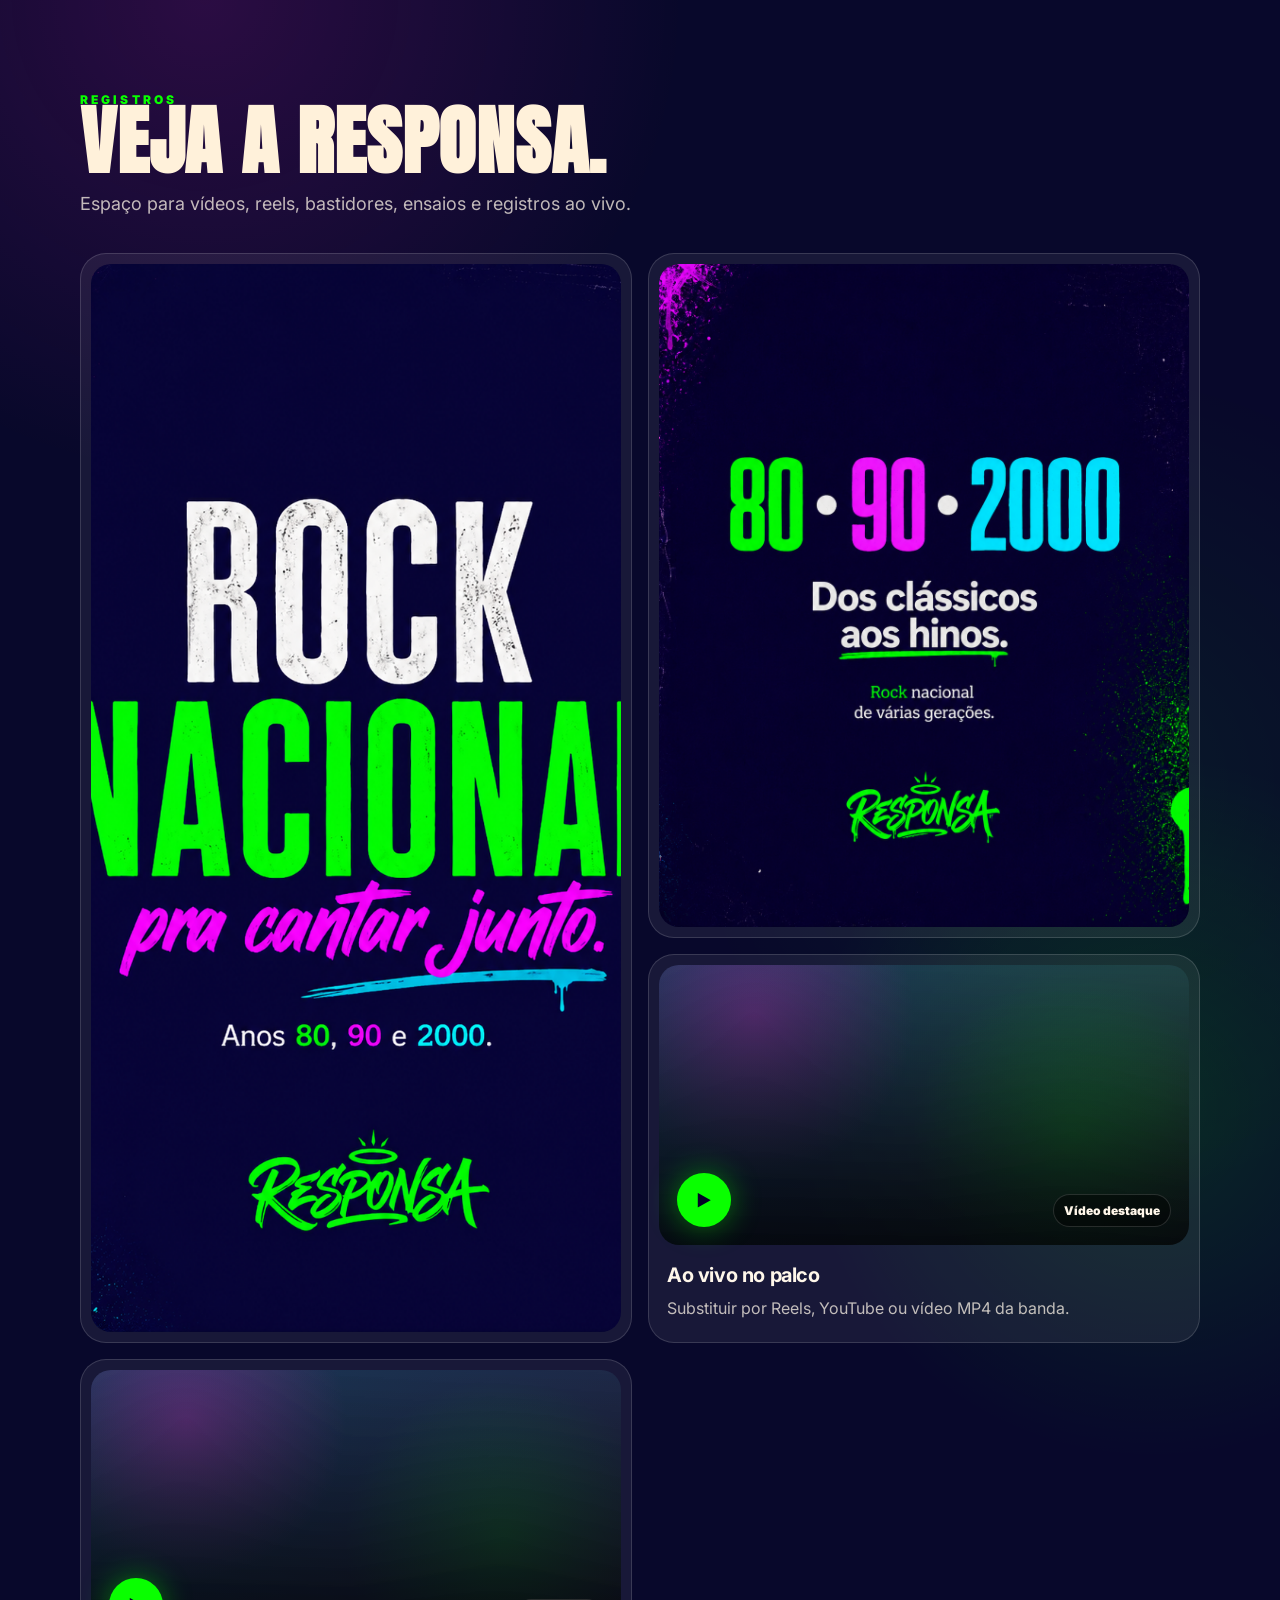
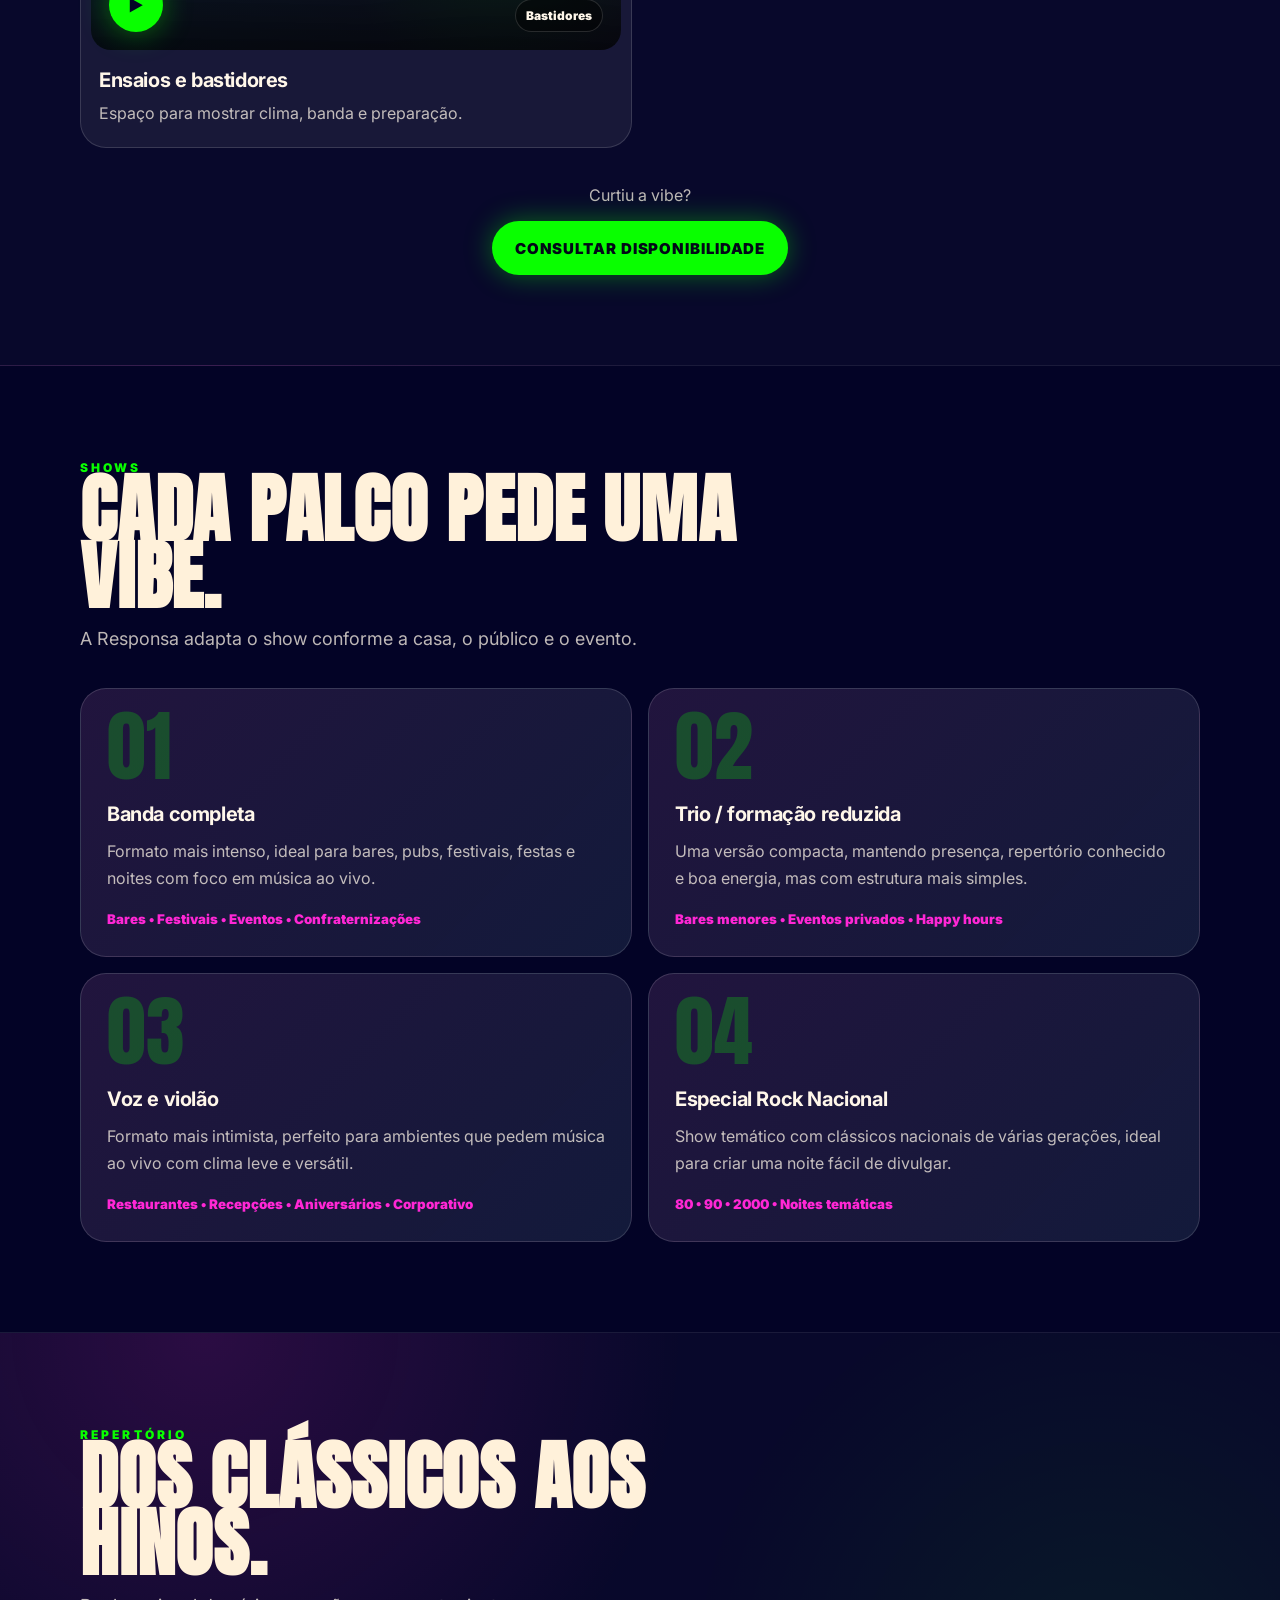
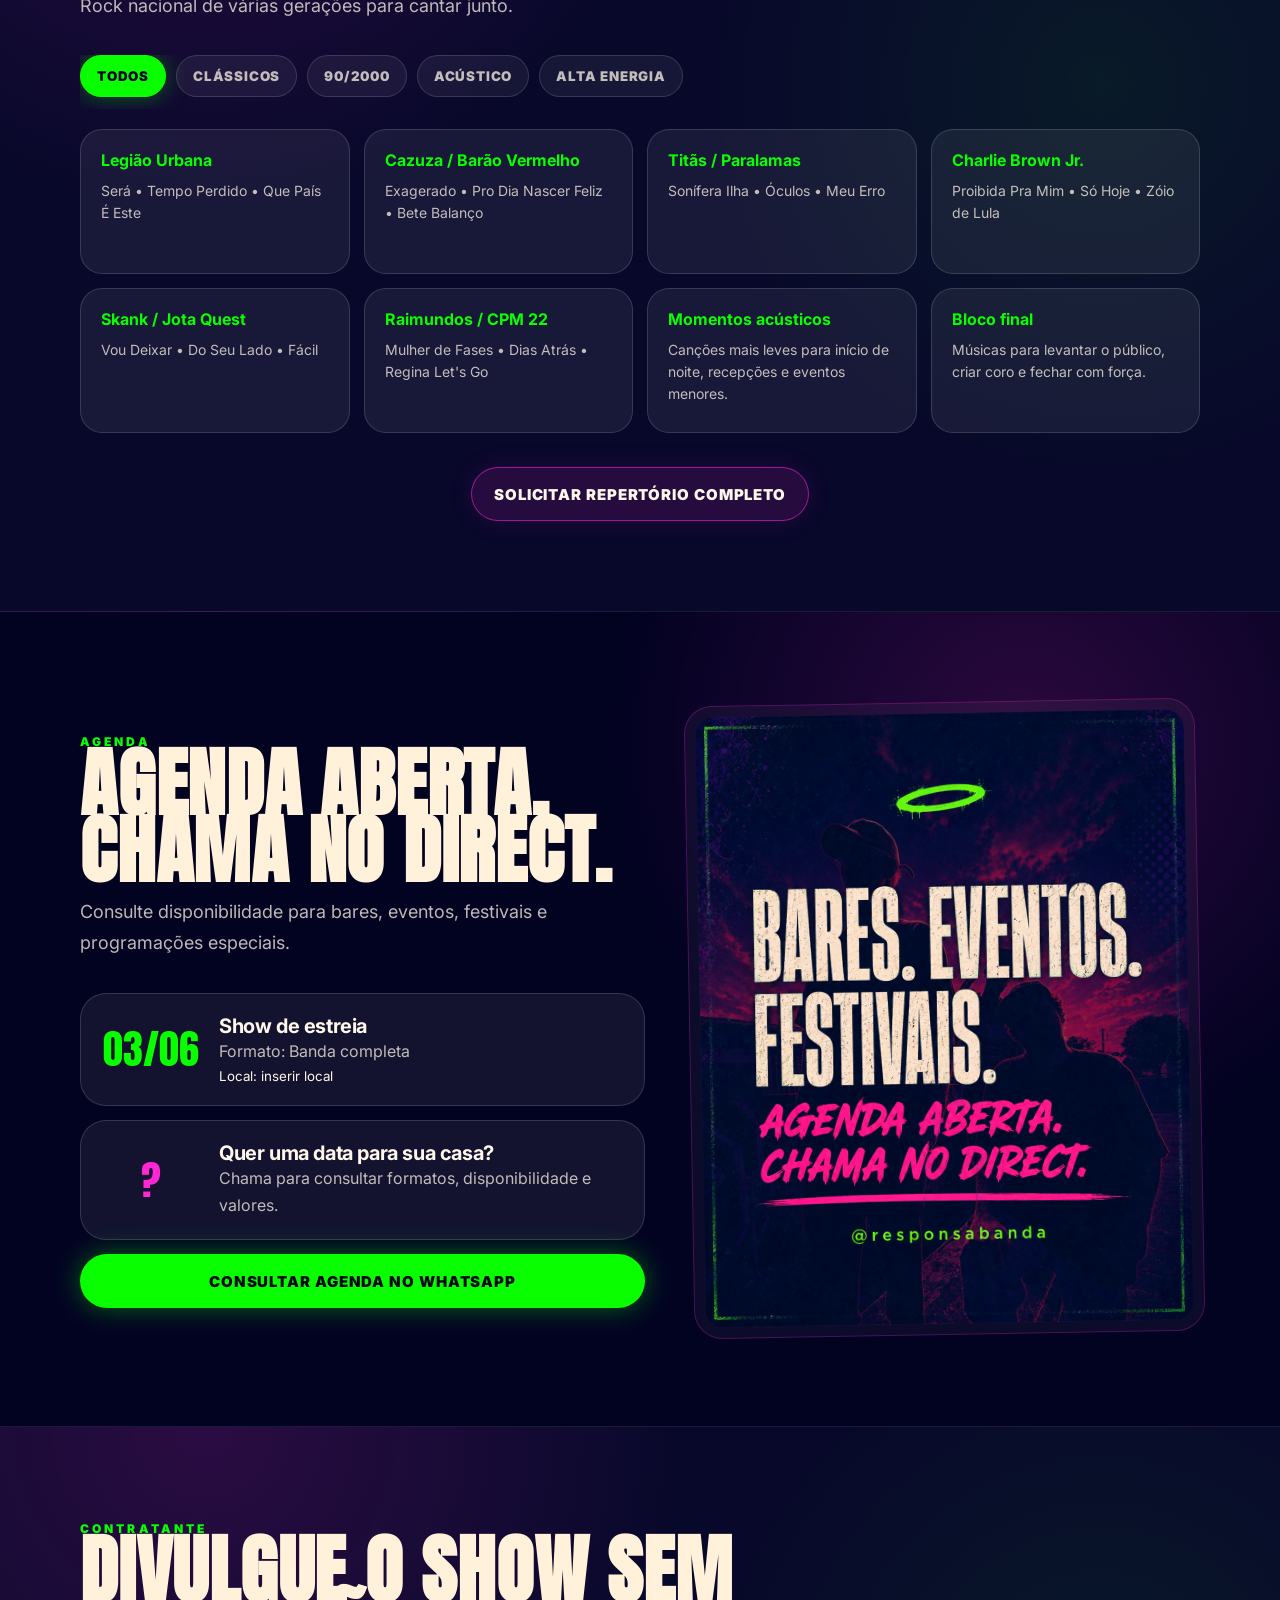
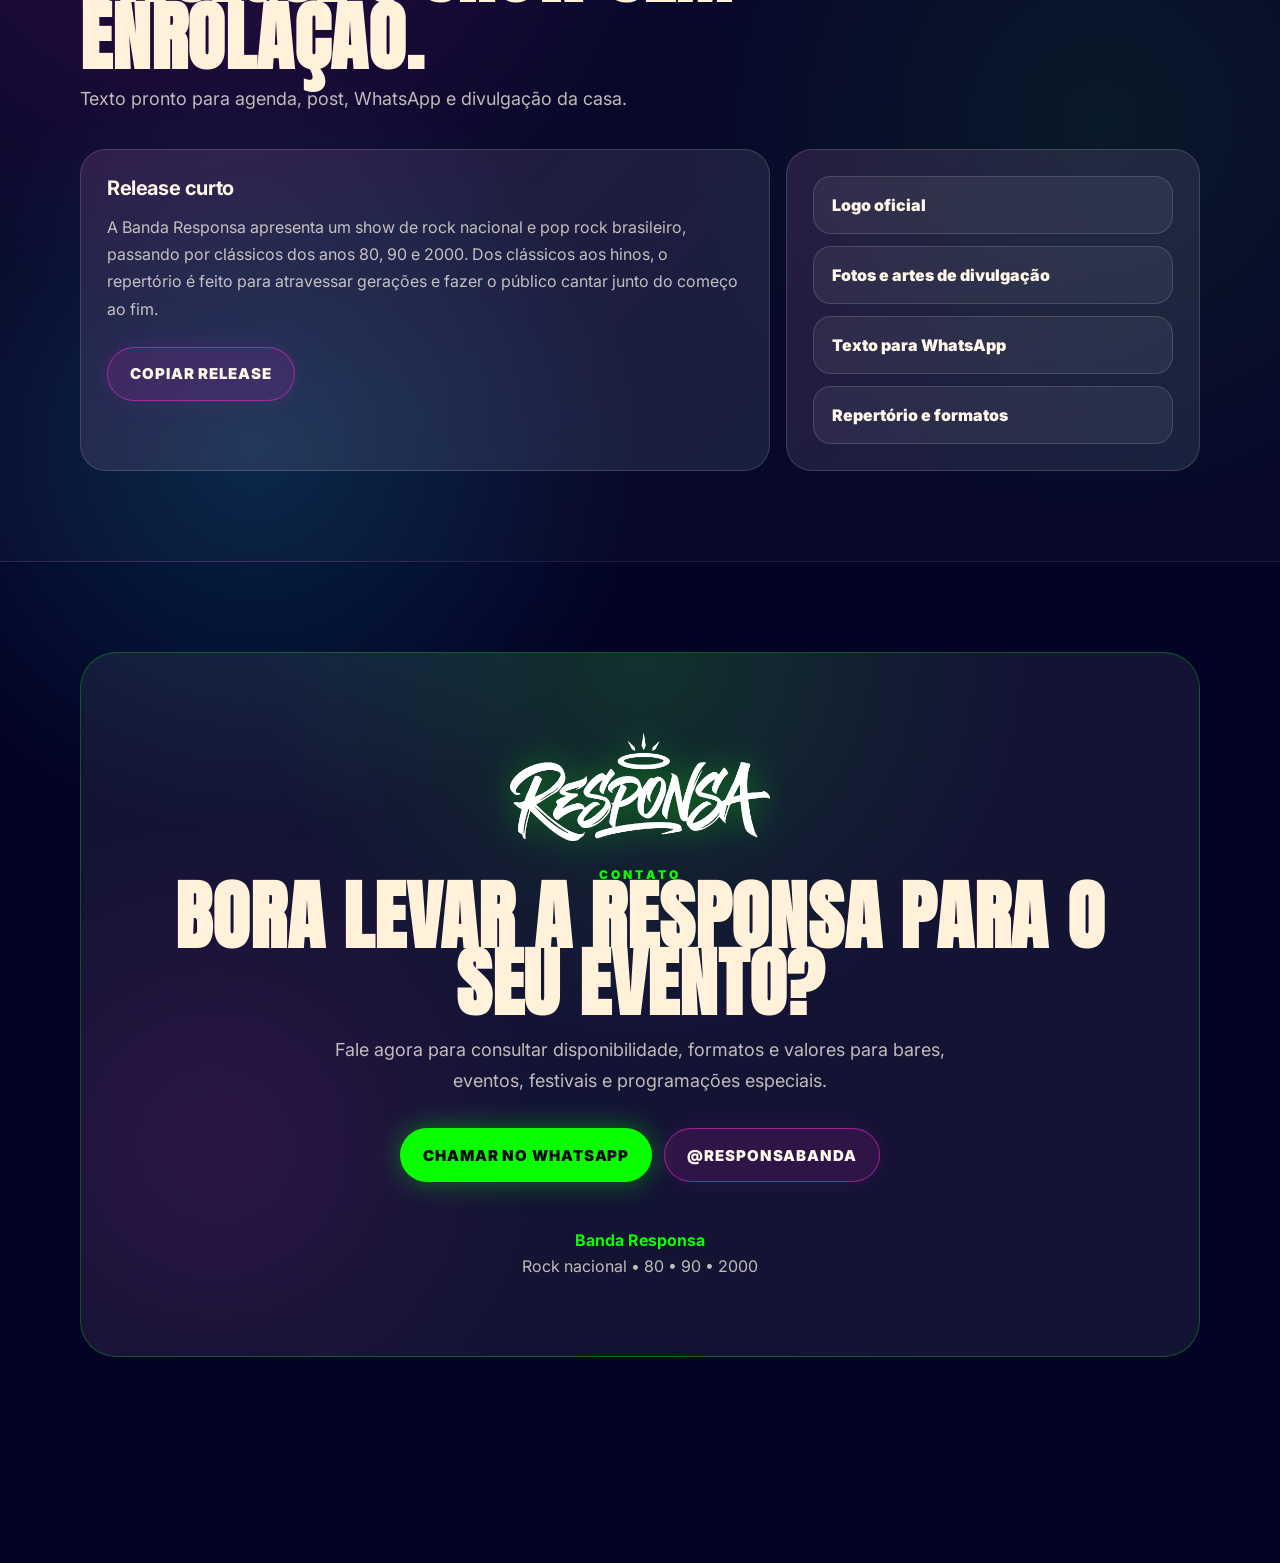
==== commit bbfd1ea6: "Add files via upload" ====
--- a/index.html
+++ b/index.html
@@ -3,17 +3,20 @@
 <head>
   <meta charset="UTF-8" />
   <meta name="viewport" content="width=device-width, initial-scale=1.0" />
+
   <title>Banda Responsa | Mídia Kit Interativo</title>
-  <meta name="description" content="Mídia kit interativo da Banda Responsa. Rock nacional, pop rock e clássicos dos anos 80, 90 e 2000 para bares, eventos e festas." />
-  <meta name="theme-color" content="#0b0b0d" />
-
-  <meta property="og:title" content="Banda Responsa | Mídia Kit Interativo" />
-  <meta property="og:description" content="Rock nacional para cantar junto do começo ao fim. Consulte formatos, repertório, vídeos e disponibilidade." />
+  <meta name="description" content="Mídia kit interativo da Banda Responsa. Rock nacional para cantar junto: anos 80, 90 e 2000 para bares, eventos e festivais." />
+  <meta name="theme-color" content="#030326" />
+
+  <meta property="og:title" content="Banda Responsa | Rock nacional pra cantar junto" />
+  <meta property="og:description" content="Dos clássicos aos hinos. Banda Responsa: rock nacional de várias gerações para bares, eventos e festivais." />
   <meta property="og:type" content="website" />
+  <meta property="og:image" content="assets/images/responsa-hero.png" />
 
   <link rel="preconnect" href="https://fonts.googleapis.com">
   <link rel="preconnect" href="https://fonts.gstatic.com" crossorigin>
-  <link href="https://fonts.googleapis.com/css2?family=Anton&family=Inter:wght@400;500;600;700;800&display=swap" rel="stylesheet">
+  <link href="https://fonts.googleapis.com/css2?family=Anton&family=Inter:wght@400;500;600;700;800;900&family=Permanent+Marker&display=swap" rel="stylesheet">
+
   <link rel="stylesheet" href="css/style.css" />
 </head>
 
@@ -22,11 +25,7 @@
 
   <header class="topbar" aria-label="Cabeçalho">
     <a class="brand" href="#inicio" aria-label="Banda Responsa">
-      <span class="brand-mark">BR</span>
-      <span class="brand-text">
-        <strong>Banda Responsa</strong>
-        <small>Mídia Kit Interativo</small>
-      </span>
+      <img src="assets/logo/responsa-logo.png" alt="Banda Responsa" />
     </a>
 
     <nav class="desktop-nav" aria-label="Navegação principal">
@@ -39,98 +38,62 @@
 
   <main>
     <section id="inicio" class="hero section">
-      <div class="hero-bg" aria-hidden="true"></div>
+      <div class="paint paint-pink"></div>
+      <div class="paint paint-green"></div>
+      <div class="paint paint-blue"></div>
 
       <div class="container hero-grid">
         <div class="hero-content">
           <div class="eyebrow">
             <span></span>
-            Rock Nacional • Pop Rock • Nostalgia
-          </div>
-
-          <h1>Rock nacional para cantar junto do começo ao fim.</h1>
+            80 • 90 • 2000
+          </div>
+
+          <h1>
+            <span>Rock nacional</span>
+            <em>pra cantar junto.</em>
+          </h1>
 
           <p class="hero-text">
-            A Banda Responsa leva para bares, eventos e festas um show cheio de clássicos do rock e pop rock nacional dos anos 80, 90 e 2000.
+            Dos clássicos aos hinos: um show de rock nacional e pop rock brasileiro feito para atravessar gerações e fazer o público cantar do começo ao fim.
           </p>
 
           <div class="hero-actions">
             <a class="btn btn-primary whatsapp-link" href="#" data-message="Oi! Vi o mídia kit da Banda Responsa e gostaria de consultar disponibilidade para um show.">
-              Contratar show
+              Chamar no direct
             </a>
             <a class="btn btn-secondary" href="#videos">
-              Ver vídeos
+              Ver a Responsa
             </a>
           </div>
 
           <div class="quick-tags" aria-label="Características da banda">
-            <span>Rock Nacional</span>
-            <span>Anos 80/90/2000</span>
-            <span>Bares & Eventos</span>
-          </div>
-        </div>
-
-        <aside class="hero-card" aria-label="Resumo da banda">
-          <div class="phone-frame">
-            <div class="phone-status"></div>
-            <div class="app-card app-featured">
-              <p>Show ao vivo</p>
-              <h2>Banda Responsa</h2>
-              <span>Formatos adaptáveis para diferentes casas, públicos e eventos.</span>
-            </div>
-
-            <div class="mini-stat-grid">
-              <div>
-                <strong>2h+</strong>
-                <span>duração média</span>
-              </div>
-              <div>
-                <strong>4</strong>
-                <span>formatos</span>
-              </div>
-            </div>
-
-            <a class="mini-player" href="#videos">
-              <span class="play-icon">▶</span>
-              <div>
-                <strong>Ver registros</strong>
-                <small>Vídeos, shows e bastidores</small>
-              </div>
-            </a>
-          </div>
+            <span>Rock nacional</span>
+            <span>Clássicos & hinos</span>
+            <span>Bares • Eventos • Festivais</span>
+          </div>
+        </div>
+
+        <aside class="hero-art" aria-label="Arte principal da Banda Responsa">
+          <img src="assets/images/responsa-hero.png" alt="Arte da Banda Responsa com chamada Rock Nacional pra cantar junto" />
         </aside>
       </div>
     </section>
 
-    <section class="section summary-section">
-      <div class="container">
-        <div class="section-heading compact">
-          <span class="section-kicker">Resumo rápido</span>
-          <h2>Uma banda feita para noite boa.</h2>
-          <p>
-            Um show leve, animado e cheio de músicas que marcaram gerações.
-          </p>
-        </div>
-
-        <div class="cards three">
-          <article class="card">
-            <span class="card-icon">🍻</span>
-            <h3>Para bares e pubs</h3>
-            <p>Repertório conhecido, clima animado e músicas que mantêm o público envolvido durante a noite.</p>
-          </article>
-
-          <article class="card">
-            <span class="card-icon">🎤</span>
-            <h3>Para eventos</h3>
-            <p>Formato flexível para festas, confraternizações, aniversários, eventos corporativos e programações especiais.</p>
-          </article>
-
-          <article class="card">
-            <span class="card-icon">⚡</span>
-            <h3>Para contratantes</h3>
-            <p>Comunicação profissional, material organizado e facilidade para divulgação do evento.</p>
-          </article>
-        </div>
+    <section class="section intro-strip">
+      <div class="container strip-grid">
+        <article>
+          <strong>Dos clássicos aos hinos.</strong>
+          <span>Rock nacional de várias gerações.</span>
+        </article>
+        <article>
+          <strong>Cada palco pede uma vibe.</strong>
+          <span>A Responsa adapta o show conforme a casa, o público e o evento.</span>
+        </article>
+        <article>
+          <strong>Agenda aberta.</strong>
+          <span>Bares, eventos, festivais e noites especiais.</span>
+        </article>
       </div>
     </section>
 
@@ -138,18 +101,18 @@
       <div class="container split-grid">
         <div class="section-heading">
           <span class="section-kicker">Sobre a banda</span>
-          <h2>Rock nacional, nostalgia e presença de palco.</h2>
+          <h2>Rock nacional, nostalgia e palco vivo.</h2>
         </div>
 
         <div class="text-panel">
           <p>
-            A Banda Responsa traz um show voltado ao rock nacional e ao pop rock brasileiro, passando por clássicos dos anos 80, 90 e 2000.
+            A Banda Responsa nasceu para levar ao palco aquela mistura que todo mundo reconhece: rock nacional, pop rock brasileiro, clássicos dos anos 80, 90 e 2000 e refrões que viram coro.
           </p>
           <p>
-            A proposta é entregar uma apresentação com músicas conhecidas, refrões fortes e energia para transformar a noite em uma experiência marcante.
+            O show é pensado para bares, eventos e festivais que querem mais do que música ambiente: querem público participando, cantando junto e vivendo uma noite com cara de memória boa.
           </p>
           <blockquote>
-            Uma experiência para quem cresceu ouvindo rock nacional — e para quem ainda canta esses clássicos até hoje.
+            Dos clássicos aos hinos. Um repertório feito para atravessar gerações.
           </blockquote>
         </div>
       </div>
@@ -159,36 +122,26 @@
       <div class="container">
         <div class="section-heading">
           <span class="section-kicker">Registros</span>
-          <h2>Veja a Responsa ao vivo.</h2>
-          <p>Trechos de shows, ensaios, bastidores e momentos reais da banda em ação.</p>
-        </div>
-
-        <div class="video-grid">
-          <article class="video-card featured-video">
+          <h2>Veja a Responsa.</h2>
+          <p>Espaço para vídeos, reels, bastidores, ensaios e registros ao vivo.</p>
+        </div>
+
+        <div class="video-grid identity-grid">
+          <article class="identity-card big">
+            <img src="assets/images/rock-nacional-cantar-junto.png" alt="Rock Nacional pra cantar junto" />
+          </article>
+
+          <article class="identity-card">
+            <img src="assets/images/anos-80-90-2000.png" alt="Anos 80, 90 e 2000" />
+          </article>
+
+          <article class="video-card">
             <div class="video-thumb">
               <span class="play-badge">▶</span>
               <span class="placeholder-label">Vídeo destaque</span>
             </div>
             <h3>Ao vivo no palco</h3>
-            <p>Trechos da banda completa com energia de show.</p>
-          </article>
-
-          <article class="video-card">
-            <div class="video-thumb">
-              <span class="play-badge">▶</span>
-              <span class="placeholder-label">Público</span>
-            </div>
-            <h3>Público cantando junto</h3>
-            <p>Momentos de conexão com a galera.</p>
-          </article>
-
-          <article class="video-card">
-            <div class="video-thumb">
-              <span class="play-badge">▶</span>
-              <span class="placeholder-label">Acústico</span>
-            </div>
-            <h3>Formato reduzido</h3>
-            <p>Versões compactas para bares menores e eventos privados.</p>
+            <p>Substituir por Reels, YouTube ou vídeo MP4 da banda.</p>
           </article>
 
           <article class="video-card">
@@ -196,8 +149,8 @@
               <span class="play-badge">▶</span>
               <span class="placeholder-label">Bastidores</span>
             </div>
-            <h3>Bastidores</h3>
-            <p>Ensaios, preparação e clima da banda fora do palco.</p>
+            <h3>Ensaios e bastidores</h3>
+            <p>Espaço para mostrar clima, banda e preparação.</p>
           </article>
         </div>
 
@@ -214,16 +167,16 @@
       <div class="container">
         <div class="section-heading">
           <span class="section-kicker">Shows</span>
-          <h2>Um formato para cada tipo de evento.</h2>
-          <p>A apresentação pode ser adaptada conforme a estrutura, o público e a proposta da casa.</p>
+          <h2>Cada palco pede uma vibe.</h2>
+          <p>A Responsa adapta o show conforme a casa, o público e o evento.</p>
         </div>
 
         <div class="cards two">
           <article class="card format-card">
             <span class="format-number">01</span>
             <h3>Banda completa</h3>
-            <p>O formato mais intenso, ideal para noites com foco em música ao vivo, bares, pubs, festas e eventos com estrutura completa.</p>
-            <small>Bares • Festivais • Eventos corporativos • Confraternizações</small>
+            <p>Formato mais intenso, ideal para bares, pubs, festivais, festas e noites com foco em música ao vivo.</p>
+            <small>Bares • Festivais • Eventos • Confraternizações</small>
           </article>
 
           <article class="card format-card">
@@ -236,26 +189,26 @@
           <article class="card format-card">
             <span class="format-number">03</span>
             <h3>Voz e violão</h3>
-            <p>Formato intimista, perfeito para ambientes que pedem música ao vivo com clima leve, próximo e versátil.</p>
-            <small>Restaurantes • Recepções • Aniversários • Happy hours</small>
+            <p>Formato mais intimista, perfeito para ambientes que pedem música ao vivo com clima leve e versátil.</p>
+            <small>Restaurantes • Recepções • Aniversários • Corporativo</small>
           </article>
 
           <article class="card format-card">
             <span class="format-number">04</span>
             <h3>Especial Rock Nacional</h3>
-            <p>Show temático com foco em clássicos nacionais de várias gerações, ideal para criar uma noite especial e fácil de divulgar.</p>
-            <small>Eventos temáticos • Datas comemorativas • Noites de nostalgia</small>
-          </article>
-        </div>
-      </div>
-    </section>
-
-    <section id="repertorio" class="section dark-section">
+            <p>Show temático com clássicos nacionais de várias gerações, ideal para criar uma noite fácil de divulgar.</p>
+            <small>80 • 90 • 2000 • Noites temáticas</small>
+          </article>
+        </div>
+      </div>
+    </section>
+
+    <section id="repertorio" class="section dark-section repertorio-section">
       <div class="container">
         <div class="section-heading">
           <span class="section-kicker">Repertório</span>
-          <h2>Um repertório para cantar junto.</h2>
-          <p>Clássicos do rock nacional, pop rock e músicas que atravessam gerações.</p>
+          <h2>Dos clássicos aos hinos.</h2>
+          <p>Rock nacional de várias gerações para cantar junto.</p>
         </div>
 
         <div class="filter-tabs" aria-label="Filtros de repertório">
@@ -272,7 +225,7 @@
             <span>Será • Tempo Perdido • Que País É Este</span>
           </article>
 
-          <article class="song-card" data-category="classico">
+          <article class="song-card" data-category="classico energia">
             <strong>Cazuza / Barão Vermelho</strong>
             <span>Exagerado • Pro Dia Nascer Feliz • Bete Balanço</span>
           </article>
@@ -289,7 +242,7 @@
 
           <article class="song-card" data-category="90-2000">
             <strong>Skank / Jota Quest</strong>
-            <span>Vou Deixar • Do Seu Lado • Só Hoje</span>
+            <span>Vou Deixar • Do Seu Lado • Fácil</span>
           </article>
 
           <article class="song-card" data-category="90-2000 energia">
@@ -316,77 +269,42 @@
       </div>
     </section>
 
-    <section class="section">
-      <div class="container">
-        <div class="section-heading">
-          <span class="section-kicker">Diferenciais</span>
-          <h2>Por que contratar a Banda Responsa?</h2>
-        </div>
-
-        <div class="cards three">
-          <article class="card">
-            <h3>Repertório conhecido</h3>
-            <p>Músicas que o público reconhece rápido, canta junto e se conecta.</p>
-          </article>
-
-          <article class="card">
-            <h3>Show adaptável</h3>
-            <p>A apresentação pode ser ajustada para bares, eventos, festas, happy hours e formatos especiais.</p>
-          </article>
-
-          <article class="card">
-            <h3>Energia de palco</h3>
-            <p>Presença, interação e clima de show de verdade.</p>
-          </article>
-
-          <article class="card">
-            <h3>Material profissional</h3>
-            <p>Release, fotos, vídeos e informações organizadas para facilitar a divulgação.</p>
-          </article>
-
-          <article class="card">
-            <h3>Comunicação fácil</h3>
-            <p>Contato direto, alinhamento rápido e suporte para o contratante divulgar melhor o evento.</p>
-          </article>
-
-          <article class="card">
-            <h3>Nostalgia que vende</h3>
-            <p>Rock nacional dos anos 80, 90 e 2000 tem apelo forte e ajuda a divulgar a noite.</p>
-          </article>
-        </div>
-      </div>
-    </section>
-
     <section id="agenda" class="section agenda-section">
-      <div class="container split-grid">
-        <div class="section-heading">
-          <span class="section-kicker">Agenda</span>
-          <h2>Próximas datas</h2>
-          <p>Confira os próximos shows ou consulte disponibilidade para levar a Banda Responsa para o seu evento.</p>
-        </div>
-
-        <div class="agenda-panel">
-          <article class="agenda-card">
-            <span>03/06</span>
-            <div>
-              <h3>Show de estreia</h3>
-              <p>Formato: Banda completa</p>
-              <small>Local: inserir local</small>
-            </div>
-          </article>
-
-          <article class="agenda-card muted">
-            <span>?</span>
-            <div>
-              <h3>Quer uma data para sua casa?</h3>
-              <p>Consulte disponibilidade para bares, pubs, festas e eventos.</p>
-            </div>
-          </article>
-
-          <a class="btn btn-primary whatsapp-link full" href="#" data-message="Oi! Gostaria de consultar a agenda da Banda Responsa para uma possível data.">
-            Consultar agenda no WhatsApp
-          </a>
-        </div>
+      <div class="container agenda-layout">
+        <div>
+          <div class="section-heading">
+            <span class="section-kicker">Agenda</span>
+            <h2>Agenda aberta. Chama no direct.</h2>
+            <p>Consulte disponibilidade para bares, eventos, festivais e programações especiais.</p>
+          </div>
+
+          <div class="agenda-panel">
+            <article class="agenda-card">
+              <span>03/06</span>
+              <div>
+                <h3>Show de estreia</h3>
+                <p>Formato: Banda completa</p>
+                <small>Local: inserir local</small>
+              </div>
+            </article>
+
+            <article class="agenda-card muted">
+              <span>?</span>
+              <div>
+                <h3>Quer uma data para sua casa?</h3>
+                <p>Chama para consultar formatos, disponibilidade e valores.</p>
+              </div>
+            </article>
+
+            <a class="btn btn-primary whatsapp-link full" href="#" data-message="Oi! Gostaria de consultar a agenda da Banda Responsa para uma possível data.">
+              Consultar agenda no WhatsApp
+            </a>
+          </div>
+        </div>
+
+        <aside class="agenda-art">
+          <img src="assets/images/agenda-aberta.png" alt="Agenda aberta Banda Responsa" />
+        </aside>
       </div>
     </section>
 
@@ -394,24 +312,24 @@
       <div class="container">
         <div class="section-heading">
           <span class="section-kicker">Contratante</span>
-          <h2>Divulgue o show com facilidade.</h2>
-          <p>Materiais de apoio para deixar a comunicação da casa mais profissional.</p>
+          <h2>Divulgue o show sem enrolação.</h2>
+          <p>Texto pronto para agenda, post, WhatsApp e divulgação da casa.</p>
         </div>
 
         <div class="resource-panel">
           <div class="resource-copy">
             <h3>Release curto</h3>
             <p id="releaseText">
-              A Banda Responsa apresenta um show cheio de rock nacional e pop rock brasileiro, passando por clássicos dos anos 80, 90 e 2000. Com repertório conhecido, energia de palco e músicas para cantar junto, a banda entrega uma experiência nostálgica, animada e feita para bares, eventos e festas.
+              A Banda Responsa apresenta um show de rock nacional e pop rock brasileiro, passando por clássicos dos anos 80, 90 e 2000. Dos clássicos aos hinos, o repertório é feito para atravessar gerações e fazer o público cantar junto do começo ao fim.
             </p>
             <button class="btn btn-secondary" id="copyRelease">Copiar release</button>
           </div>
 
           <div class="resource-list">
-            <div>Fotos oficiais</div>
-            <div>Logo da banda</div>
+            <div>Logo oficial</div>
+            <div>Fotos e artes de divulgação</div>
             <div>Texto para WhatsApp</div>
-            <div>Arte base para divulgação</div>
+            <div>Repertório e formatos</div>
           </div>
         </div>
       </div>
@@ -419,27 +337,25 @@
 
     <section id="contato" class="section contact-section">
       <div class="container contact-card">
+        <img class="contact-logo" src="assets/logo/responsa-logo.png" alt="Banda Responsa" />
         <span class="section-kicker">Contato</span>
         <h2>Bora levar a Responsa para o seu evento?</h2>
         <p>
-          Fale agora para consultar disponibilidade, formatos e valores para bares, eventos, festas e programações especiais.
+          Fale agora para consultar disponibilidade, formatos e valores para bares, eventos, festivais e programações especiais.
         </p>
 
         <div class="contact-actions">
           <a class="btn btn-primary whatsapp-link" href="#" data-message="Oi! Vi o mídia kit da Banda Responsa e gostaria de consultar disponibilidade, formatos e valores.">
             Chamar no WhatsApp
           </a>
-          <a class="btn btn-secondary" href="https://instagram.com/" target="_blank" rel="noopener">
-            Ver Instagram
-          </a>
-          <a class="btn btn-ghost" href="#sobre">
-            Baixar release em PDF
+          <a class="btn btn-secondary" href="https://instagram.com/responsabanda" target="_blank" rel="noopener">
+            @responsabanda
           </a>
         </div>
 
         <footer>
           <strong>Banda Responsa</strong>
-          <span>Rock nacional • Pop rock • Nostalgia brasileira</span>
+          <span>Rock nacional • 80 • 90 • 2000</span>
         </footer>
       </div>
     </section>
--- a/css/style.css
+++ b/css/style.css
@@ -1,41 +1,42 @@
 :root {
-  --bg: #0b0b0d;
-  --bg-2: #111116;
+  --bg: #030326;
+  --bg-2: #070735;
   --panel: rgba(255,255,255,0.065);
-  --panel-strong: rgba(255,255,255,0.105);
-  --text: #f6f0e8;
-  --muted: rgba(246,240,232,0.72);
-  --muted-2: rgba(246,240,232,0.5);
-  --line: rgba(255,255,255,0.12);
-  --accent: #f05a2a;
-  --accent-2: #f5b84b;
-  --danger: #b7352a;
+  --panel-strong: rgba(255,255,255,0.11);
+  --text: #fff7ea;
+  --muted: rgba(255,247,234,0.74);
+  --muted-2: rgba(255,247,234,0.52);
+  --line: rgba(255,255,255,0.14);
+
+  --green: #09ff00;
+  --pink: #ff27d5;
+  --blue: #17dff5;
+  --cream: #fff1da;
+
   --radius: 26px;
-  --radius-sm: 16px;
-  --shadow: 0 24px 80px rgba(0,0,0,0.4);
+  --shadow: 0 24px 80px rgba(0,0,0,0.48);
   --container: 1120px;
   --font-title: "Anton", Impact, sans-serif;
+  --font-script: "Permanent Marker", cursive;
   --font-body: "Inter", system-ui, -apple-system, BlinkMacSystemFont, "Segoe UI", sans-serif;
 }
 
-* {
-  box-sizing: border-box;
-}
-
-html {
-  scroll-behavior: smooth;
-}
+* { box-sizing: border-box; }
+
+html { scroll-behavior: smooth; }
 
 body {
   margin: 0;
   background:
-    radial-gradient(circle at 20% 0%, rgba(240,90,42,0.20), transparent 32rem),
-    radial-gradient(circle at 85% 15%, rgba(245,184,75,0.13), transparent 26rem),
+    radial-gradient(circle at 14% 4%, rgba(255,39,213,0.30), transparent 23rem),
+    radial-gradient(circle at 90% 34%, rgba(9,255,0,0.13), transparent 22rem),
+    radial-gradient(circle at 20% 86%, rgba(23,223,245,0.15), transparent 24rem),
     var(--bg);
   color: var(--text);
   font-family: var(--font-body);
   min-height: 100vh;
   padding-bottom: 86px;
+  overflow-x: hidden;
 }
 
 body::before {
@@ -43,28 +44,37 @@
   position: fixed;
   inset: 0;
   pointer-events: none;
-  background: linear-gradient(90deg, rgba(255,255,255,0.03) 1px, transparent 1px),
-              linear-gradient(rgba(255,255,255,0.025) 1px, transparent 1px);
-  background-size: 80px 80px;
-  mask-image: linear-gradient(to bottom, #000, transparent 85%);
+  background:
+    linear-gradient(90deg, rgba(255,255,255,0.035) 1px, transparent 1px),
+    linear-gradient(rgba(255,255,255,0.028) 1px, transparent 1px);
+  background-size: 82px 82px;
+  opacity: .20;
+  z-index: -2;
+}
+
+body::after {
+  content: "";
+  position: fixed;
+  inset: 14px;
+  border: 1px solid rgba(9,255,0,0.22);
+  pointer-events: none;
+  z-index: 10;
   opacity: .35;
-  z-index: -1;
 }
 
 .noise {
   position: fixed;
   inset: 0;
   pointer-events: none;
-  opacity: .08;
-  background-image: url("data:image/svg+xml,%3Csvg viewBox='0 0 220 220' xmlns='http://www.w3.org/2000/svg'%3E%3Cfilter id='n'%3E%3CfeTurbulence type='fractalNoise' baseFrequency='.8' numOctaves='3' stitchTiles='stitch'/%3E%3C/filter%3E%3Crect width='220' height='220' filter='url(%23n)' opacity='.65'/%3E%3C/svg%3E");
+  opacity: .12;
+  background-image: url("data:image/svg+xml,%3Csvg viewBox='0 0 220 220' xmlns='http://www.w3.org/2000/svg'%3E%3Cfilter id='n'%3E%3CfeTurbulence type='fractalNoise' baseFrequency='.82' numOctaves='3' stitchTiles='stitch'/%3E%3C/filter%3E%3Crect width='220' height='220' filter='url(%23n)' opacity='.62'/%3E%3C/svg%3E");
   z-index: 20;
-  mix-blend-mode: overlay;
-}
-
-a {
-  color: inherit;
-  text-decoration: none;
-}
+  mix-blend-mode: screen;
+}
+
+a { color: inherit; text-decoration: none; }
+
+img { max-width: 100%; display: block; }
 
 .container {
   width: min(calc(100% - 36px), var(--container));
@@ -83,50 +93,22 @@
   top: 18px;
   left: 50%;
   transform: translateX(-50%);
-  border: 1px solid var(--line);
-  background: rgba(11,11,13,0.74);
+  border: 1px solid rgba(9,255,0,0.32);
+  background: rgba(3,3,38,0.72);
   backdrop-filter: blur(18px);
   border-radius: 999px;
-  padding: 10px 12px;
+  padding: 10px 14px;
   display: flex;
   align-items: center;
   justify-content: space-between;
   box-shadow: var(--shadow);
 }
 
-.brand {
-  display: flex;
-  align-items: center;
-  gap: 12px;
-}
-
-.brand-mark {
-  width: 44px;
-  height: 44px;
-  display: grid;
-  place-items: center;
-  border-radius: 50%;
-  background: linear-gradient(135deg, var(--accent), var(--danger));
-  font-family: var(--font-title);
-  letter-spacing: .03em;
-  color: var(--text);
-}
-
-.brand-text {
-  display: flex;
-  flex-direction: column;
-  line-height: 1.05;
-}
-
-.brand-text strong {
-  font-size: 14px;
-  text-transform: uppercase;
-  letter-spacing: .06em;
-}
-
-.brand-text small {
-  color: var(--muted-2);
-  font-size: 11px;
+.brand img {
+  width: 150px;
+  max-height: 54px;
+  object-fit: contain;
+  filter: drop-shadow(0 0 12px rgba(9,255,0,0.35));
 }
 
 .desktop-nav {
@@ -137,16 +119,19 @@
 
 .desktop-nav a {
   font-size: 13px;
-  font-weight: 700;
+  font-weight: 900;
   color: var(--muted);
   padding: 12px 15px;
   border-radius: 999px;
   transition: .2s ease;
+  text-transform: uppercase;
+  letter-spacing: .08em;
 }
 
 .desktop-nav a:hover {
-  color: var(--text);
-  background: rgba(255,255,255,0.08);
+  color: var(--bg);
+  background: var(--green);
+  box-shadow: 0 0 22px rgba(9,255,0,0.3);
 }
 
 .hero {
@@ -157,28 +142,50 @@
   overflow: hidden;
 }
 
-.hero-bg {
+.paint {
   position: absolute;
-  inset: 0;
-  background:
-    linear-gradient(to bottom, rgba(11,11,13,0.28), var(--bg) 92%),
-    radial-gradient(circle at 72% 40%, rgba(240,90,42,0.20), transparent 26rem);
-  z-index: -1;
+  pointer-events: none;
+  filter: blur(.1px);
+  opacity: .8;
+}
+
+.paint-pink {
+  width: 260px;
+  height: 260px;
+  left: -70px;
+  top: 0;
+  background: radial-gradient(circle, rgba(255,39,213,.42), transparent 68%);
+}
+
+.paint-green {
+  width: 280px;
+  height: 280px;
+  right: -80px;
+  bottom: 18%;
+  background: radial-gradient(circle, rgba(9,255,0,.34), transparent 68%);
+}
+
+.paint-blue {
+  width: 240px;
+  height: 240px;
+  left: 2%;
+  bottom: 4%;
+  background: radial-gradient(circle, rgba(23,223,245,.24), transparent 68%);
 }
 
 .hero-grid {
   display: grid;
-  grid-template-columns: 1.15fr .85fr;
+  grid-template-columns: 1fr .82fr;
   gap: 58px;
   align-items: center;
 }
 
 .eyebrow,
 .section-kicker {
-  color: var(--accent-2);
+  color: var(--green);
   text-transform: uppercase;
-  letter-spacing: .18em;
-  font-weight: 800;
+  letter-spacing: .26em;
+  font-weight: 900;
   font-size: 12px;
 }
 
@@ -192,7 +199,8 @@
 .eyebrow span {
   width: 28px;
   height: 2px;
-  background: var(--accent-2);
+  background: var(--pink);
+  box-shadow: 0 0 16px var(--pink);
 }
 
 h1,
@@ -200,17 +208,36 @@
   font-family: var(--font-title);
   text-transform: uppercase;
   letter-spacing: .01em;
-  line-height: .92;
+  line-height: .88;
   margin: 0;
 }
 
 h1 {
-  font-size: clamp(56px, 9vw, 118px);
+  font-size: clamp(60px, 9vw, 124px);
   max-width: 900px;
 }
 
+h1 span {
+  display: block;
+  color: var(--cream);
+  text-shadow: 0 0 18px rgba(255,255,255,.08);
+}
+
+h1 em {
+  display: block;
+  font-family: var(--font-script);
+  font-size: .48em;
+  line-height: 1;
+  font-style: normal;
+  text-transform: lowercase;
+  color: var(--pink);
+  margin-top: 12px;
+  text-shadow: 0 0 20px rgba(255,39,213,.35);
+}
+
 h2 {
-  font-size: clamp(42px, 6vw, 74px);
+  font-size: clamp(42px, 6vw, 76px);
+  color: var(--cream);
 }
 
 h3 {
@@ -243,31 +270,36 @@
   display: inline-flex;
   align-items: center;
   justify-content: center;
-  min-height: 52px;
+  min-height: 54px;
   border-radius: 999px;
   padding: 0 22px;
-  font-weight: 800;
+  font-weight: 900;
   border: 1px solid transparent;
-  transition: transform .2s ease, background .2s ease, border .2s ease;
+  transition: transform .2s ease, background .2s ease, border .2s ease, box-shadow .2s ease;
   cursor: pointer;
   font-family: inherit;
   font-size: 15px;
-}
-
-.btn:hover {
-  transform: translateY(-2px);
-}
+  text-transform: uppercase;
+  letter-spacing: .06em;
+}
+
+.btn:hover { transform: translateY(-2px); }
 
 .btn-primary {
-  background: linear-gradient(135deg, var(--accent), var(--danger));
-  color: white;
-  box-shadow: 0 12px 35px rgba(240,90,42,0.25);
+  background: var(--green);
+  color: #020817;
+  box-shadow: 0 0 28px rgba(9,255,0,0.38);
+}
+
+.btn-primary:hover {
+  box-shadow: 0 0 46px rgba(9,255,0,0.48);
 }
 
 .btn-secondary {
-  background: rgba(255,255,255,0.09);
-  border-color: var(--line);
+  background: rgba(255,39,213,0.12);
+  border-color: rgba(255,39,213,0.55);
   color: var(--text);
+  box-shadow: 0 0 26px rgba(255,39,213,0.10);
 }
 
 .btn-ghost {
@@ -275,9 +307,7 @@
   color: var(--muted);
 }
 
-.btn.full {
-  width: 100%;
-}
+.btn.full { width: 100%; }
 
 .quick-tags {
   display: flex;
@@ -287,127 +317,63 @@
 }
 
 .quick-tags span {
-  color: var(--muted);
-  border: 1px solid var(--line);
+  color: var(--text);
+  border: 1px solid rgba(23,223,245,0.32);
   padding: 8px 12px;
   border-radius: 999px;
   font-size: 13px;
-  background: rgba(255,255,255,0.035);
-}
-
-.hero-card {
-  display: flex;
-  justify-content: center;
-}
-
-.phone-frame {
-  width: min(100%, 360px);
-  min-height: 620px;
-  border: 1px solid rgba(255,255,255,0.16);
-  background:
-    linear-gradient(160deg, rgba(255,255,255,0.13), rgba(255,255,255,0.03)),
-    #141419;
-  border-radius: 46px;
-  padding: 18px;
-  box-shadow: var(--shadow);
-  position: relative;
-  overflow: hidden;
-}
-
-.phone-frame::before {
-  content: "";
-  position: absolute;
-  inset: 10px;
-  border: 1px solid rgba(255,255,255,0.07);
-  border-radius: 38px;
-  pointer-events: none;
-}
-
-.phone-status {
-  width: 100px;
-  height: 24px;
-  border-radius: 0 0 16px 16px;
-  background: #08080a;
-  margin: 0 auto 22px;
-}
-
-.app-card {
+  background: rgba(23,223,245,0.06);
+  font-weight: 800;
+}
+
+.hero-art {
+  border: 1px solid rgba(9,255,0,0.28);
   border-radius: 28px;
-  border: 1px solid var(--line);
-  background: var(--panel);
-  padding: 24px;
-}
-
-.app-featured {
-  min-height: 310px;
-  display: flex;
-  flex-direction: column;
-  justify-content: flex-end;
-  background:
-    linear-gradient(to top, rgba(0,0,0,0.72), rgba(0,0,0,0.04)),
-    radial-gradient(circle at 20% 15%, rgba(245,184,75,0.35), transparent 10rem),
-    linear-gradient(135deg, rgba(183,53,42,0.45), rgba(255,255,255,0.06));
-}
-
-.app-featured p {
-  color: var(--accent-2);
-  text-transform: uppercase;
-  letter-spacing: .16em;
-  font-size: 11px;
-  font-weight: 800;
-  margin-bottom: 10px;
-}
-
-.app-featured h2 {
-  font-size: 48px;
-  line-height: .95;
-  margin-bottom: 12px;
-}
-
-.app-featured span,
-.mini-player small,
-.mini-stat-grid span {
-  color: var(--muted);
-  line-height: 1.5;
-}
-
-.mini-stat-grid {
-  display: grid;
-  grid-template-columns: 1fr 1fr;
-  gap: 10px;
-  margin: 14px 0;
-}
-
-.mini-stat-grid div {
+  padding: 10px;
+  background: rgba(255,255,255,0.04);
+  transform: rotate(1.5deg);
+  box-shadow: var(--shadow), 0 0 44px rgba(255,39,213,0.12);
+}
+
+.hero-art img,
+.agenda-art img,
+.identity-card img {
+  border-radius: 20px;
+  width: 100%;
+}
+
+.intro-strip {
+  padding: 34px 0;
+  border-block: 1px solid rgba(255,255,255,.08);
+  background: rgba(0,0,0,.16);
+}
+
+.strip-grid {
+  display: grid;
+  grid-template-columns: repeat(3, 1fr);
+  gap: 14px;
+}
+
+.strip-grid article {
+  padding: 20px;
+  border-radius: 22px;
   background: var(--panel);
   border: 1px solid var(--line);
-  border-radius: 20px;
-  padding: 16px;
-}
-
-.mini-stat-grid strong {
+}
+
+.strip-grid strong {
   display: block;
-  font-size: 26px;
-}
-
-.mini-player {
-  display: flex;
-  align-items: center;
-  gap: 14px;
-  padding: 16px;
-  border-radius: 22px;
-  background: rgba(255,255,255,0.08);
-  border: 1px solid var(--line);
-}
-
-.play-icon {
-  width: 42px;
-  height: 42px;
-  border-radius: 50%;
-  display: grid;
-  place-items: center;
-  background: var(--accent);
-  font-size: 14px;
+  color: var(--green);
+  font-family: var(--font-script);
+  font-size: 24px;
+  line-height: 1.2;
+}
+
+.strip-grid span {
+  display: block;
+  color: var(--muted);
+  margin-top: 8px;
+  line-height: 1.5;
 }
 
 .section-heading {
@@ -415,11 +381,6 @@
   margin-bottom: 34px;
 }
 
-.section-heading.compact {
-  text-align: center;
-  margin-inline: auto;
-}
-
 .section-heading p {
   margin-top: 14px;
   font-size: 18px;
@@ -430,21 +391,24 @@
   gap: 16px;
 }
 
-.cards.three {
-  grid-template-columns: repeat(3, 1fr);
-}
-
-.cards.two {
-  grid-template-columns: repeat(2, 1fr);
-}
-
-.card {
+.cards.three { grid-template-columns: repeat(3, 1fr); }
+.cards.two { grid-template-columns: repeat(2, 1fr); }
+
+.card,
+.text-panel,
+.resource-copy,
+.resource-list {
   border: 1px solid var(--line);
-  background: var(--panel);
+  background:
+    linear-gradient(135deg, rgba(255,39,213,0.06), rgba(23,223,245,0.035)),
+    var(--panel);
   border-radius: var(--radius);
   padding: 26px;
+  transition: .2s ease;
+}
+
+.card {
   min-height: 190px;
-  transition: .2s ease;
 }
 
 .card:hover,
@@ -452,17 +416,10 @@
 .song-card:hover {
   transform: translateY(-3px);
   background: var(--panel-strong);
-}
-
-.card p {
-  margin-top: 12px;
-}
-
-.card-icon {
-  display: inline-flex;
-  font-size: 28px;
-  margin-bottom: 22px;
-}
+  border-color: rgba(9,255,0,0.30);
+}
+
+.card p { margin-top: 12px; }
 
 .split-grid {
   display: grid;
@@ -471,46 +428,53 @@
   align-items: start;
 }
 
-.text-panel {
-  border: 1px solid var(--line);
-  background: var(--panel);
-  border-radius: var(--radius);
-  padding: 34px;
-}
-
-.text-panel p + p {
-  margin-top: 16px;
-}
+.text-panel p + p { margin-top: 16px; }
 
 blockquote {
   margin: 26px 0 0;
   padding-left: 20px;
-  border-left: 3px solid var(--accent);
+  border-left: 4px solid var(--pink);
   color: var(--text);
-  font-size: 20px;
-  line-height: 1.55;
-  font-weight: 800;
+  font-size: 21px;
+  line-height: 1.45;
+  font-family: var(--font-script);
 }
 
 .dark-section {
   background:
-    radial-gradient(circle at 20% 0%, rgba(240,90,42,0.13), transparent 30rem),
+    radial-gradient(circle at 16% 0%, rgba(255,39,213,0.14), transparent 30rem),
+    radial-gradient(circle at 86% 40%, rgba(9,255,0,0.07), transparent 26rem),
     rgba(255,255,255,0.025);
-  border-block: 1px solid rgba(255,255,255,0.06);
+  border-block: 1px solid rgba(255,255,255,0.07);
 }
 
 .video-grid {
   display: grid;
-  grid-template-columns: 1.2fr repeat(3, .8fr);
+  grid-template-columns: 1fr 1fr;
   gap: 16px;
 }
 
+.identity-grid {
+  align-items: stretch;
+}
+
+.identity-card,
 .video-card {
   border: 1px solid var(--line);
   background: var(--panel);
   border-radius: var(--radius);
-  padding: 14px;
+  padding: 10px;
   transition: .2s ease;
+  min-height: 100%;
+}
+
+.identity-card.big {
+  grid-row: span 2;
+}
+
+.identity-card img {
+  height: 100%;
+  object-fit: cover;
 }
 
 .video-card h3 {
@@ -526,27 +490,26 @@
   min-height: 280px;
   border-radius: 20px;
   background:
-    linear-gradient(to top, rgba(0,0,0,.75), transparent),
-    radial-gradient(circle at 50% 20%, rgba(245,184,75,.24), transparent 10rem),
-    linear-gradient(135deg, rgba(240,90,42,.33), rgba(255,255,255,.07));
+    linear-gradient(to top, rgba(0,0,0,.78), transparent),
+    radial-gradient(circle at 18% 18%, rgba(255,39,213,.28), transparent 10rem),
+    radial-gradient(circle at 78% 60%, rgba(9,255,0,.18), transparent 10rem),
+    linear-gradient(135deg, rgba(23,223,245,.16), rgba(255,255,255,.04));
   display: flex;
   align-items: end;
   justify-content: space-between;
   padding: 18px;
 }
 
-.featured-video .video-thumb {
-  min-height: 360px;
-}
-
 .play-badge {
   width: 54px;
   height: 54px;
   display: grid;
   place-items: center;
   border-radius: 50%;
-  background: var(--accent);
-  box-shadow: 0 16px 45px rgba(0,0,0,.4);
+  background: var(--green);
+  color: var(--bg);
+  font-weight: 900;
+  box-shadow: 0 0 30px rgba(9,255,0,.42);
 }
 
 .placeholder-label {
@@ -556,7 +519,7 @@
   border-radius: 999px;
   padding: 8px 10px;
   font-size: 12px;
-  font-weight: 800;
+  font-weight: 900;
 }
 
 .center-cta {
@@ -567,15 +530,12 @@
   text-align: center;
 }
 
-.format-card {
-  position: relative;
-  overflow: hidden;
-}
+.format-card { position: relative; overflow: hidden; }
 
 .format-number {
   display: block;
   font-family: var(--font-title);
-  color: rgba(245,184,75,0.22);
+  color: rgba(9,255,0,0.24);
   font-size: 78px;
   line-height: .8;
   margin-bottom: 24px;
@@ -583,9 +543,9 @@
 
 .format-card small {
   display: block;
-  color: var(--accent-2);
+  color: var(--pink);
   margin-top: 18px;
-  font-weight: 800;
+  font-weight: 900;
   line-height: 1.5;
 }
 
@@ -603,15 +563,19 @@
   color: var(--muted);
   padding: 12px 16px;
   border-radius: 999px;
-  font-weight: 800;
+  font-weight: 900;
   cursor: pointer;
   white-space: nowrap;
   font-family: inherit;
+  text-transform: uppercase;
+  letter-spacing: .06em;
 }
 
 .filter-btn.active {
-  background: var(--text);
+  background: var(--green);
+  border-color: var(--green);
   color: var(--bg);
+  box-shadow: 0 0 24px rgba(9,255,0,.34);
 }
 
 .song-grid {
@@ -629,13 +593,13 @@
   transition: .2s ease;
 }
 
-.song-card.hide {
-  display: none;
-}
+.song-card.hide { display: none; }
 
 .song-card strong,
-.song-card span {
-  display: block;
+.song-card span { display: block; }
+
+.song-card strong {
+  color: var(--green);
 }
 
 .song-card span {
@@ -647,8 +611,15 @@
 
 .agenda-section {
   background:
-    linear-gradient(135deg, rgba(240,90,42,.14), transparent),
+    radial-gradient(circle at 80% 16%, rgba(255,39,213,.16), transparent 26rem),
     rgba(0,0,0,0.12);
+}
+
+.agenda-layout {
+  display: grid;
+  grid-template-columns: 1.05fr .95fr;
+  gap: 44px;
+  align-items: center;
 }
 
 .agenda-panel {
@@ -669,13 +640,21 @@
 
 .agenda-card > span {
   font-family: var(--font-title);
-  color: var(--accent-2);
+  color: var(--green);
   font-size: 40px;
   text-align: center;
 }
 
 .agenda-card.muted > span {
-  color: var(--muted-2);
+  color: var(--pink);
+}
+
+.agenda-art {
+  padding: 10px;
+  border: 1px solid rgba(255,39,213,.25);
+  border-radius: 28px;
+  background: rgba(255,255,255,0.04);
+  transform: rotate(-1deg);
 }
 
 .resource-panel {
@@ -684,17 +663,7 @@
   gap: 16px;
 }
 
-.resource-copy,
-.resource-list {
-  border: 1px solid var(--line);
-  background: var(--panel);
-  border-radius: var(--radius);
-  padding: 28px;
-}
-
-.resource-copy p {
-  margin: 14px 0 24px;
-}
+.resource-copy p { margin: 14px 0 24px; }
 
 .resource-list {
   display: grid;
@@ -706,21 +675,27 @@
   border-radius: 18px;
   background: rgba(255,255,255,0.06);
   color: var(--text);
-  font-weight: 800;
-}
-
-.contact-section {
-  padding-bottom: 120px;
-}
+  font-weight: 900;
+  border: 1px solid var(--line);
+}
+
+.contact-section { padding-bottom: 120px; }
 
 .contact-card {
   text-align: center;
-  border: 1px solid var(--line);
+  border: 1px solid rgba(9,255,0,.28);
   border-radius: 36px;
   background:
-    radial-gradient(circle at 50% 0%, rgba(245,184,75,.16), transparent 24rem),
+    radial-gradient(circle at 50% 0%, rgba(9,255,0,.13), transparent 24rem),
+    radial-gradient(circle at 12% 70%, rgba(255,39,213,.10), transparent 20rem),
     var(--panel);
   padding: clamp(34px, 7vw, 80px);
+}
+
+.contact-logo {
+  width: min(260px, 80%);
+  margin: 0 auto 22px;
+  filter: drop-shadow(0 0 16px rgba(9,255,0,.36));
 }
 
 .contact-card p {
@@ -729,9 +704,7 @@
   font-size: 18px;
 }
 
-.contact-actions {
-  justify-content: center;
-}
+.contact-actions { justify-content: center; }
 
 .contact-card footer {
   margin-top: 48px;
@@ -740,26 +713,24 @@
   color: var(--muted);
 }
 
-.contact-card footer strong {
-  color: var(--text);
-}
+.contact-card footer strong { color: var(--green); }
 
 .floating-whatsapp {
   position: fixed;
   z-index: 60;
   right: 22px;
   bottom: 22px;
-  background: #25d366;
-  color: #05170c;
-  font-weight: 900;
+  background: var(--green);
+  color: var(--bg);
+  font-weight: 1000;
   border-radius: 999px;
   padding: 15px 20px;
-  box-shadow: 0 18px 50px rgba(0,0,0,.35);
-}
-
-.bottom-nav {
-  display: none;
-}
+  box-shadow: 0 0 36px rgba(9,255,0,.38), 0 18px 50px rgba(0,0,0,.35);
+  text-transform: uppercase;
+  letter-spacing: .05em;
+}
+
+.bottom-nav { display: none; }
 
 .toast {
   position: fixed;
@@ -767,11 +738,11 @@
   bottom: 100px;
   transform: translateX(-50%) translateY(20px);
   z-index: 80;
-  background: var(--text);
+  background: var(--green);
   color: var(--bg);
   padding: 13px 18px;
   border-radius: 999px;
-  font-weight: 900;
+  font-weight: 1000;
   opacity: 0;
   pointer-events: none;
   transition: .2s ease;
@@ -785,7 +756,8 @@
 @media (max-width: 980px) {
   .hero-grid,
   .split-grid,
-  .resource-panel {
+  .resource-panel,
+  .agenda-layout {
     grid-template-columns: 1fr;
   }
 
@@ -795,19 +767,17 @@
     grid-template-columns: 1fr 1fr;
   }
 
-  .video-grid {
-    grid-template-columns: 1fr 1fr;
-  }
-
-  .hero-card {
-    display: none;
+  .hero-art,
+  .agenda-art {
+    max-width: 520px;
+    margin: 0 auto;
   }
 }
 
 @media (max-width: 720px) {
-  body {
-    padding-bottom: 94px;
-  }
+  body { padding-bottom: 94px; }
+
+  body::after { inset: 8px; }
 
   .topbar {
     top: 10px;
@@ -815,17 +785,11 @@
     border-radius: 22px;
   }
 
-  .desktop-nav {
-    display: none;
-  }
-
-  .brand-text small {
-    display: none;
-  }
-
-  .section {
-    padding: 62px 0;
-  }
+  .brand img { width: 128px; }
+
+  .desktop-nav { display: none; }
+
+  .section { padding: 62px 0; }
 
   .hero {
     min-height: 92vh;
@@ -833,29 +797,23 @@
     align-items: end;
   }
 
-  h1 {
-    font-size: clamp(52px, 17vw, 86px);
-  }
-
-  h2 {
-    font-size: clamp(38px, 12vw, 56px);
-  }
+  .hero-grid { gap: 34px; }
+
+  h1 { font-size: clamp(54px, 17vw, 86px); }
+  h1 em { font-size: .52em; }
+
+  h2 { font-size: clamp(40px, 12vw, 58px); }
 
   .hero-text,
   .section-heading p,
-  .contact-card p {
-    font-size: 16px;
-  }
+  .contact-card p { font-size: 16px; }
 
   .hero-actions,
-  .contact-actions {
-    display: grid;
-  }
-
-  .btn {
-    width: 100%;
-  }
-
+  .contact-actions { display: grid; }
+
+  .btn { width: 100%; }
+
+  .strip-grid,
   .cards.three,
   .cards.two,
   .song-grid,
@@ -870,22 +828,17 @@
     padding: 22px;
   }
 
-  .video-thumb,
-  .featured-video .video-thumb {
-    min-height: 360px;
-  }
+  .identity-card.big { grid-row: auto; }
+
+  .video-thumb { min-height: 340px; }
 
   .agenda-card {
     grid-template-columns: 78px 1fr;
   }
 
-  .agenda-card > span {
-    font-size: 34px;
-  }
-
-  .floating-whatsapp {
-    display: none;
-  }
+  .agenda-card > span { font-size: 34px; }
+
+  .floating-whatsapp { display: none; }
 
   .bottom-nav {
     position: fixed;
@@ -898,8 +851,8 @@
     gap: 4px;
     padding: 8px;
     border-radius: 26px;
-    border: 1px solid var(--line);
-    background: rgba(11,11,13,0.86);
+    border: 1px solid rgba(9,255,0,0.28);
+    background: rgba(3,3,38,0.86);
     backdrop-filter: blur(20px);
     box-shadow: var(--shadow);
   }
@@ -910,17 +863,15 @@
     gap: 3px;
     color: var(--muted-2);
     font-size: 11px;
-    font-weight: 800;
+    font-weight: 900;
     padding: 8px 3px;
     border-radius: 18px;
   }
 
-  .bottom-link span {
-    font-size: 16px;
-  }
+  .bottom-link span { font-size: 16px; }
 
   .bottom-link.active {
-    color: var(--text);
-    background: rgba(255,255,255,0.10);
-  }
-}
+    color: var(--bg);
+    background: var(--green);
+  }
+}
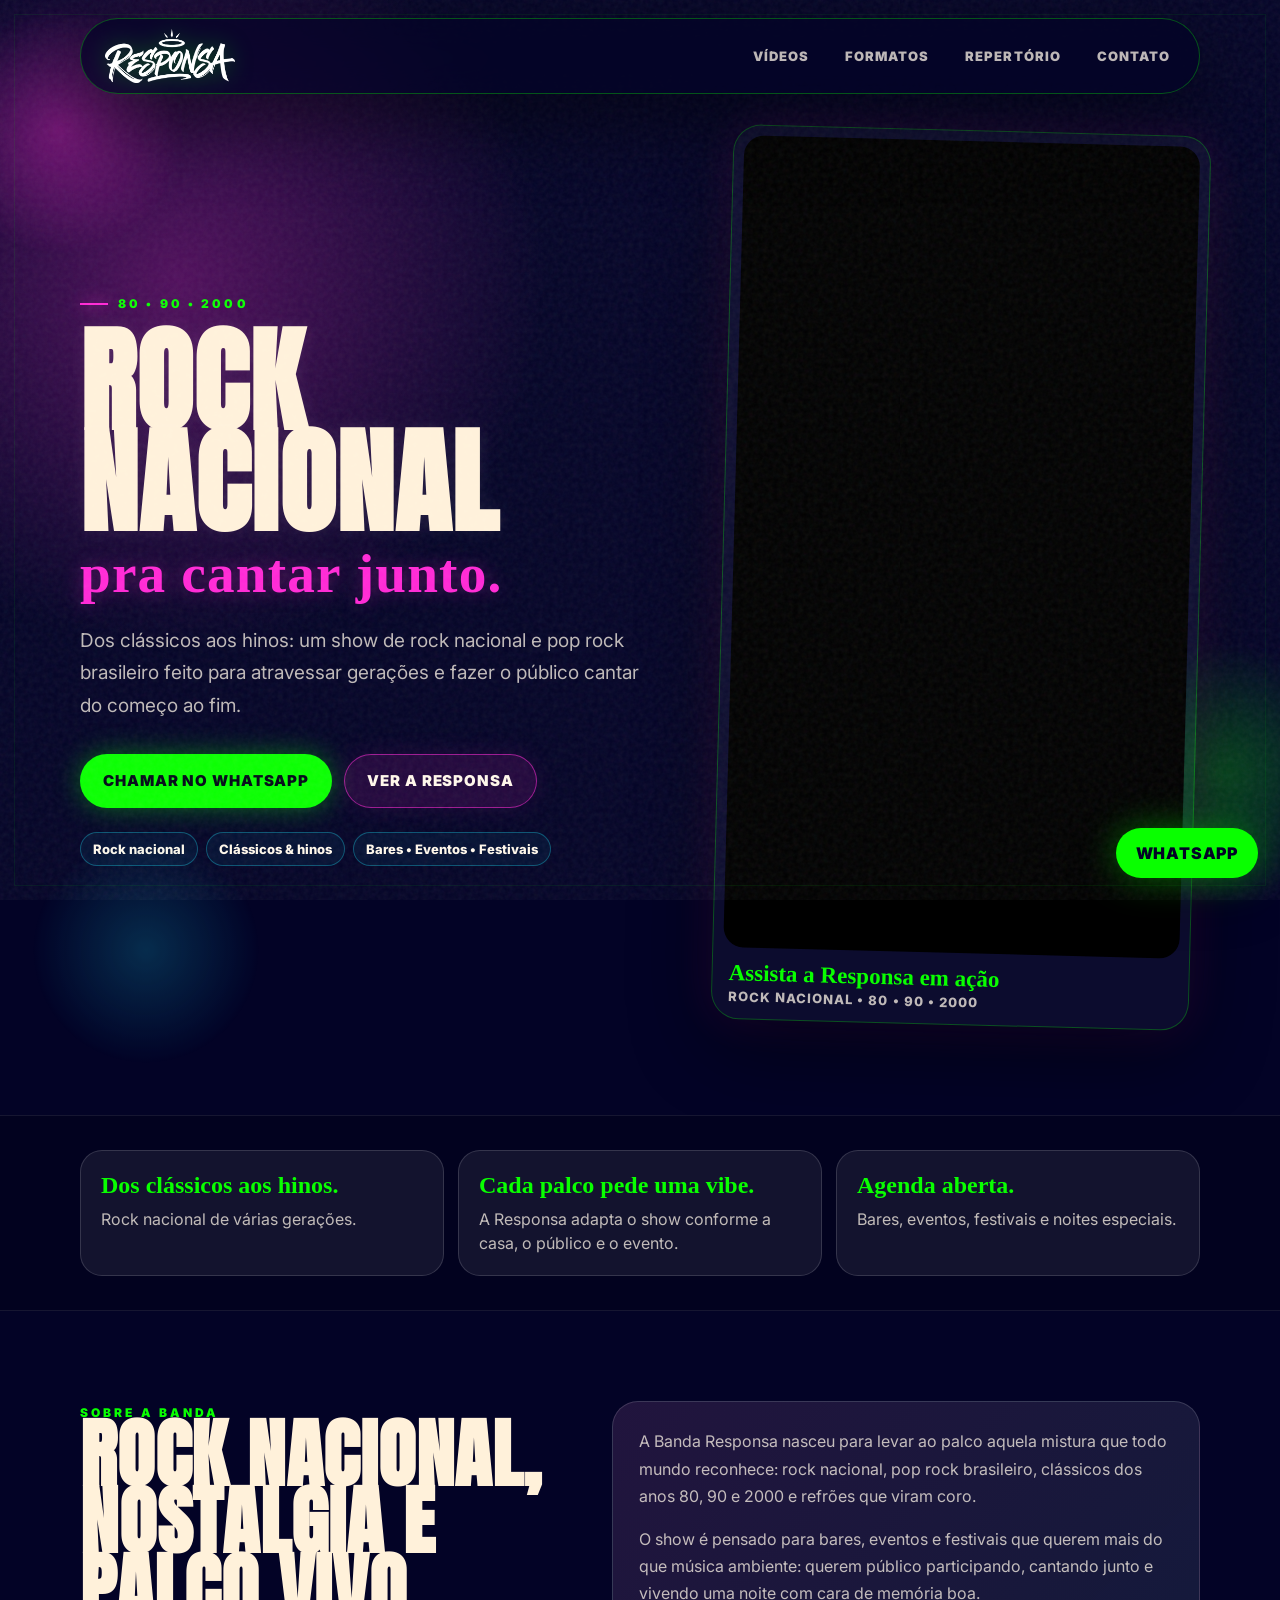
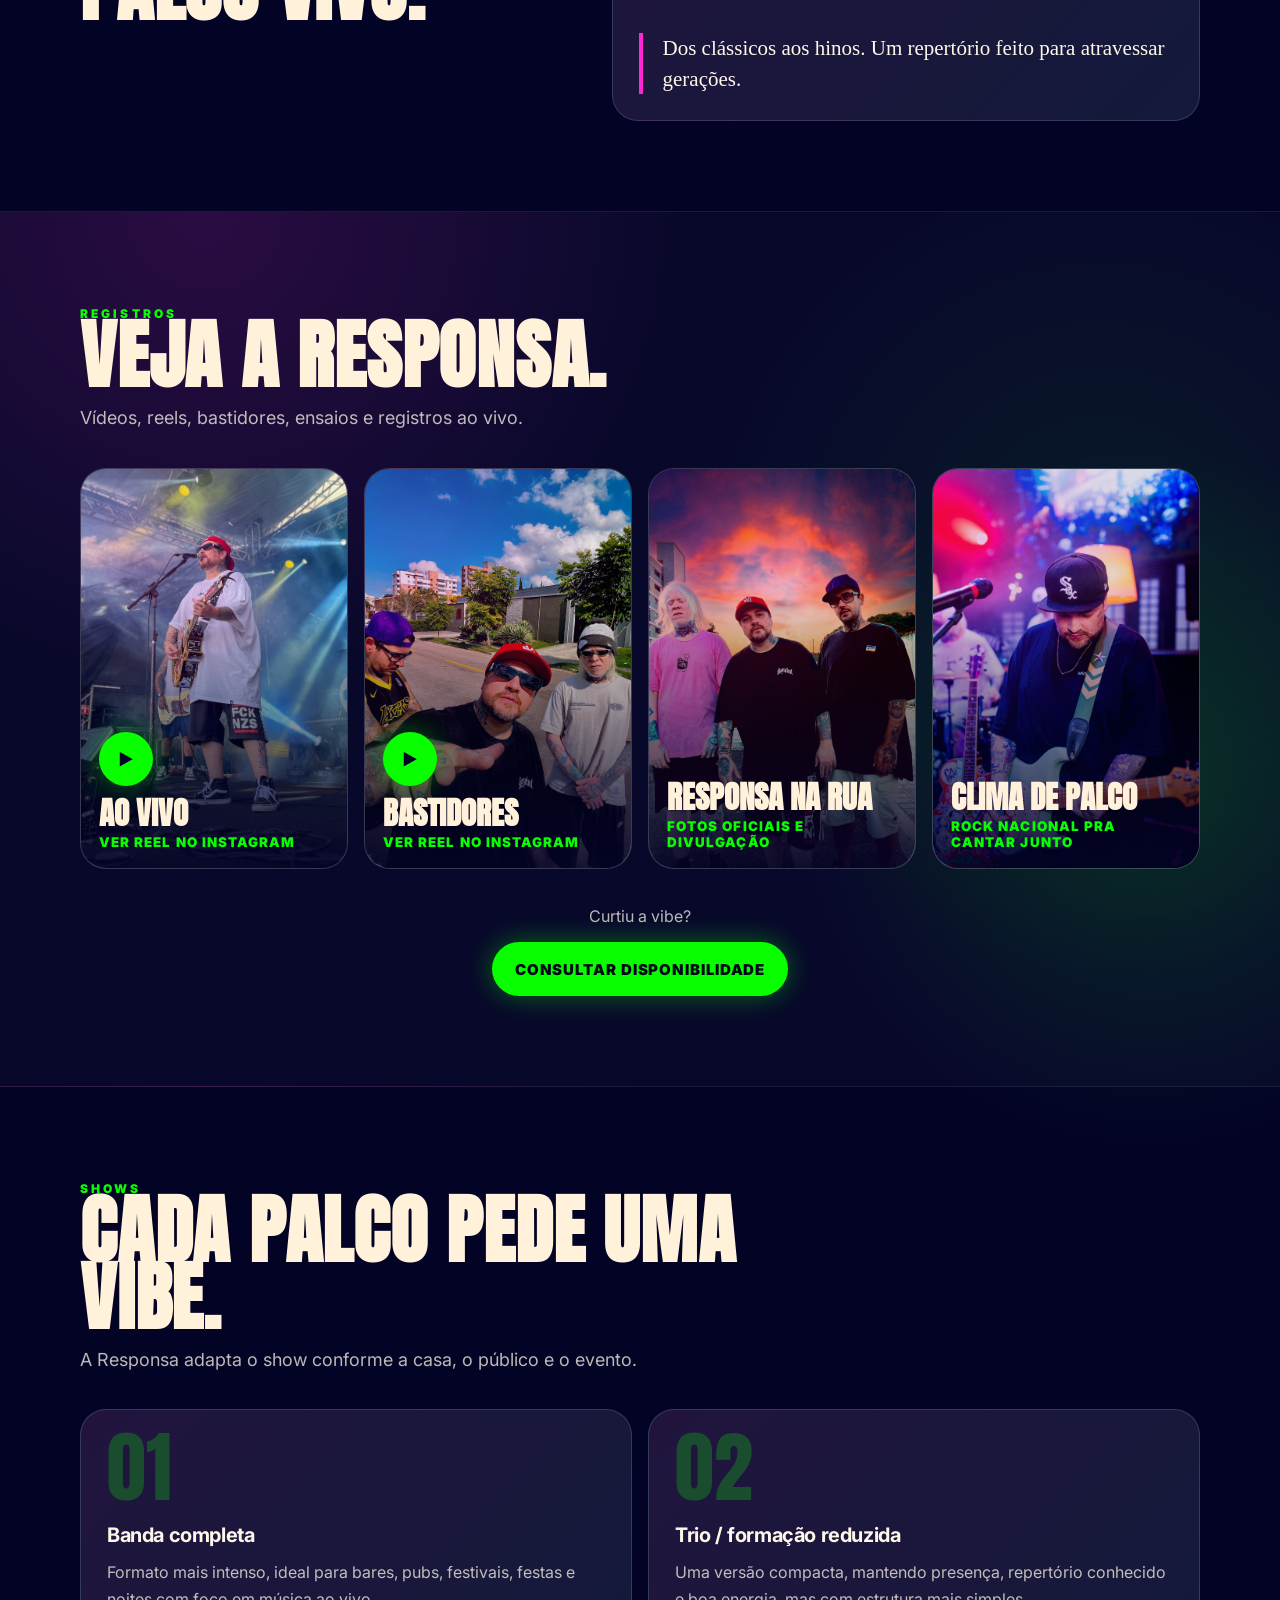
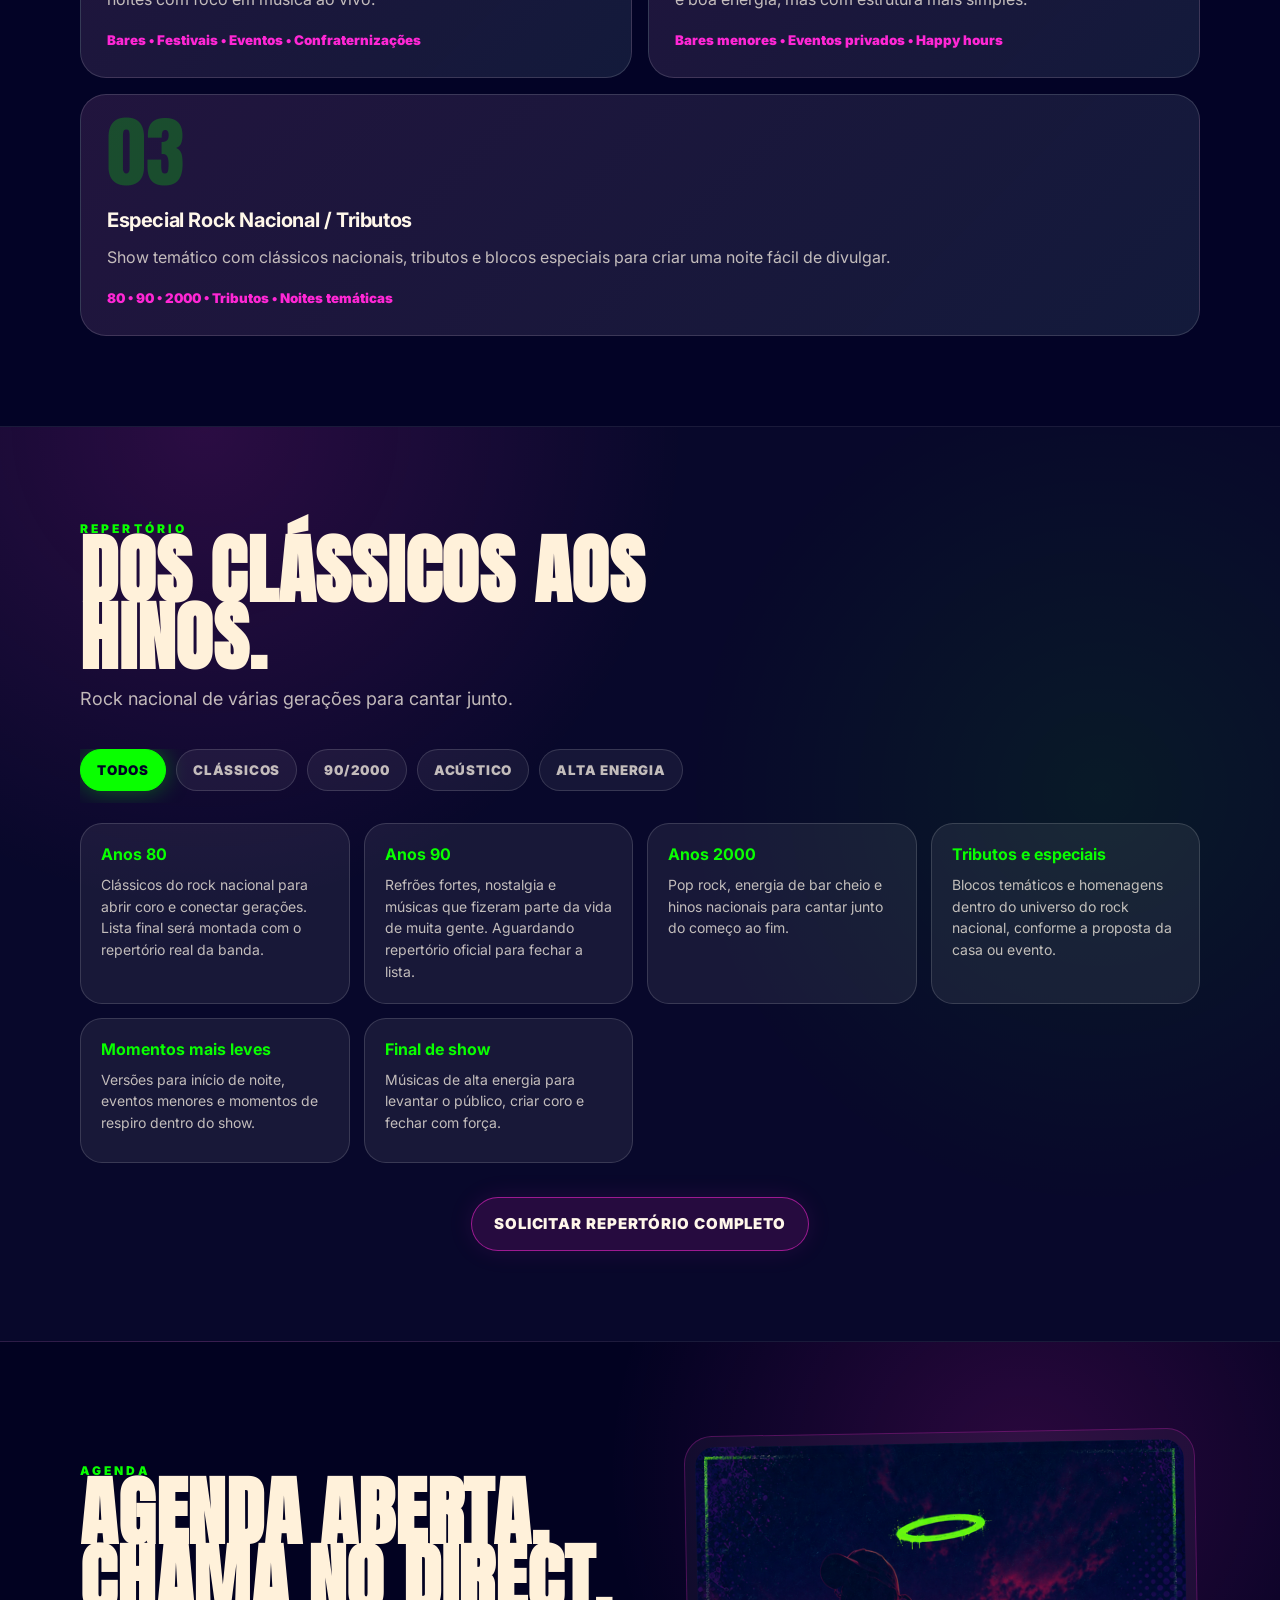
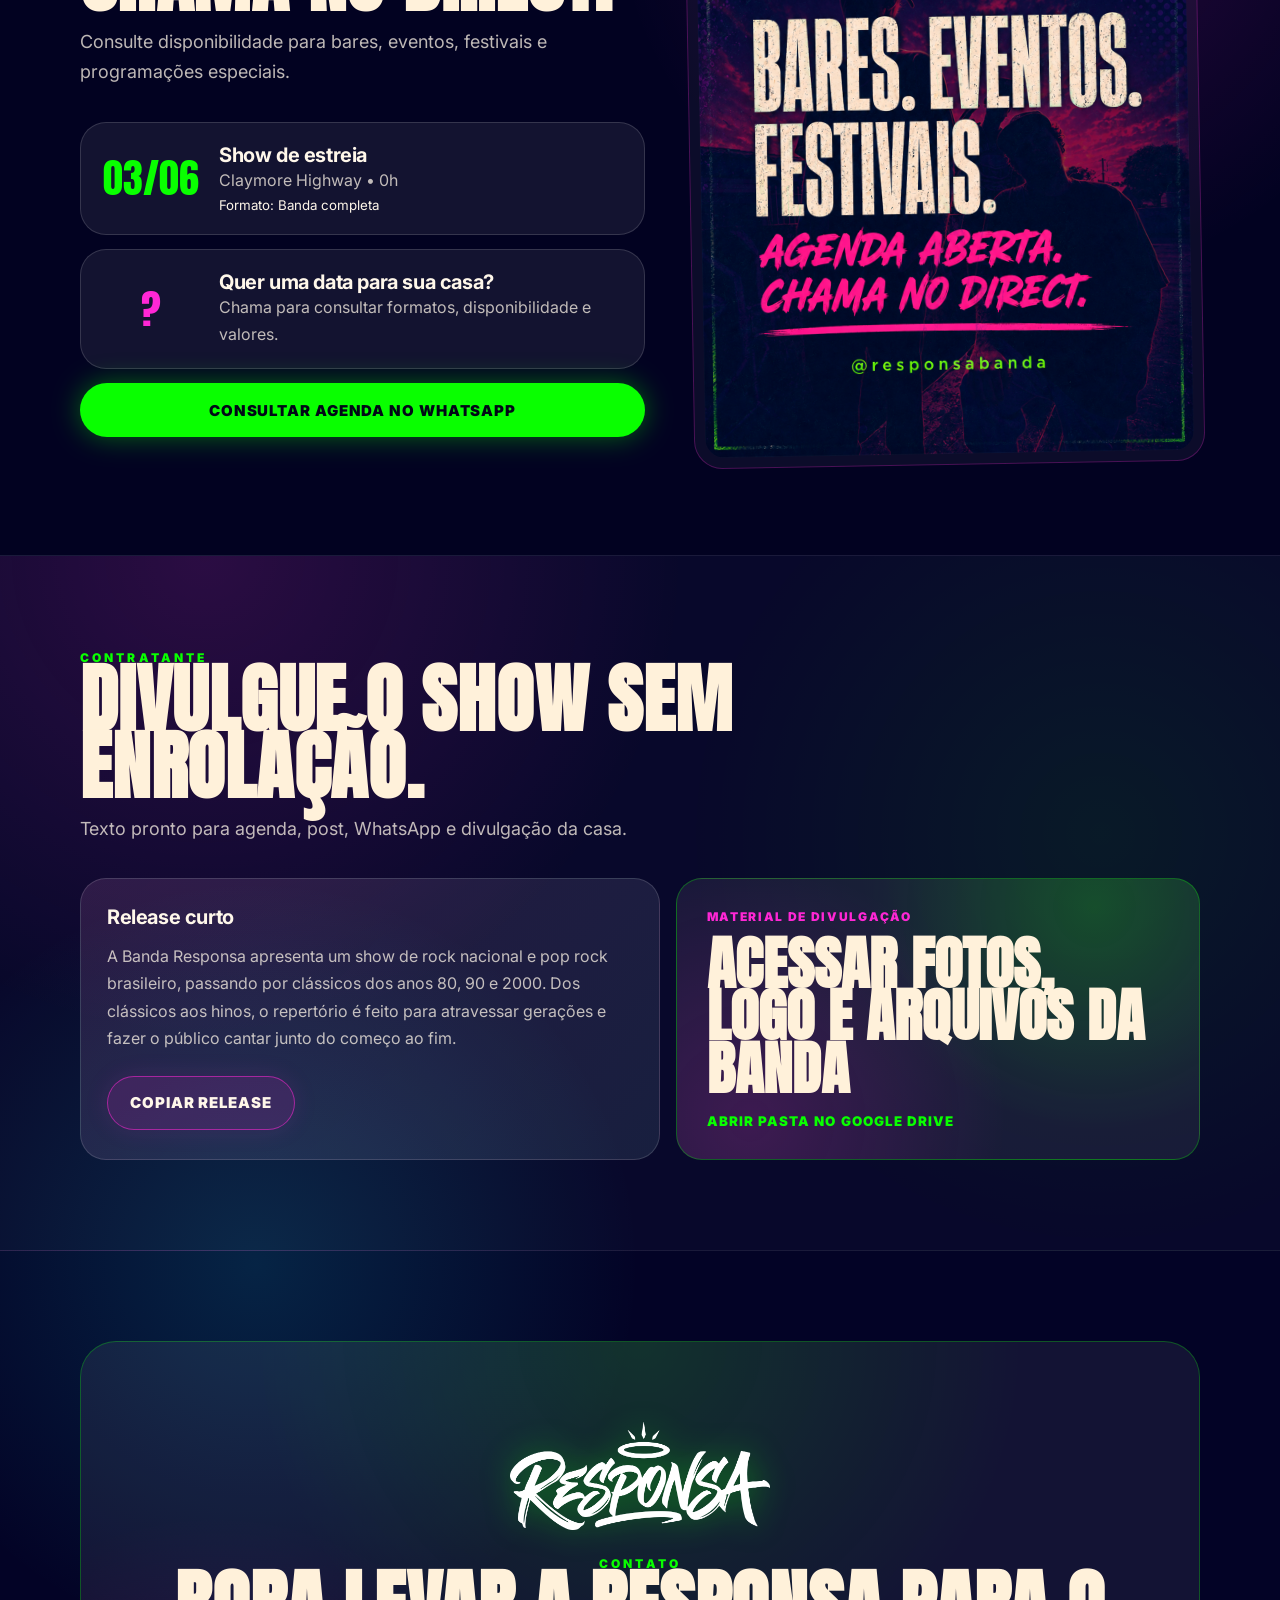
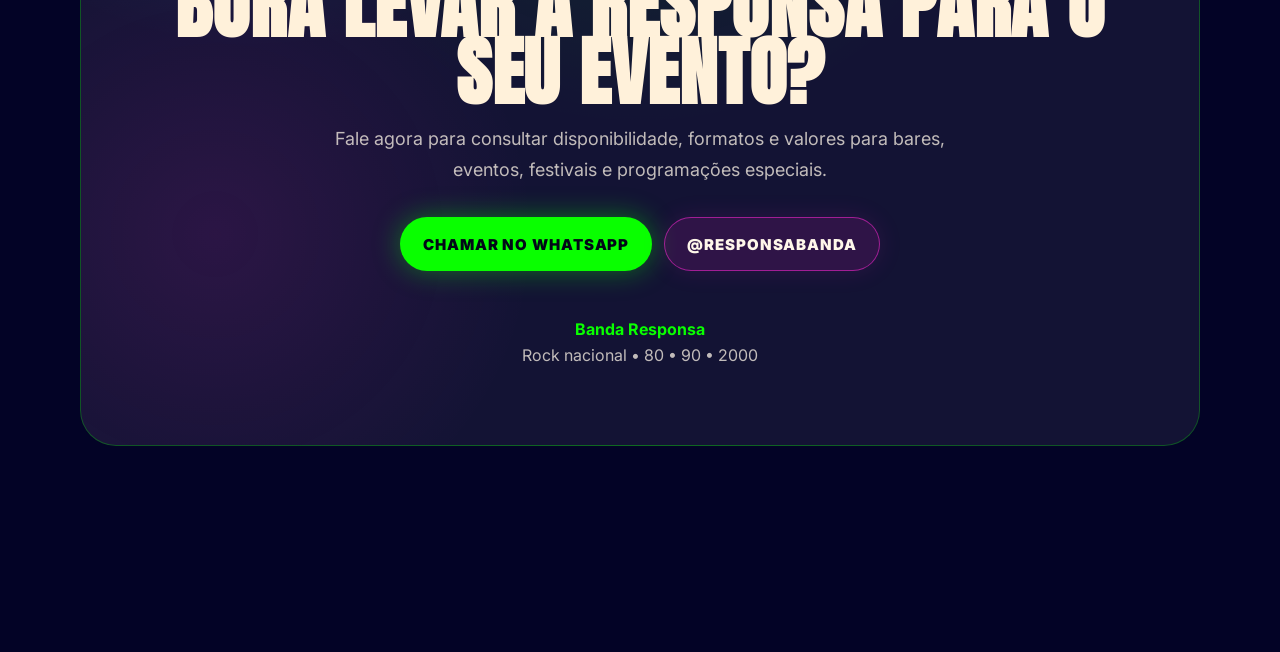
==== commit a103590d: "Add files via upload" ====
--- a/index.html
+++ b/index.html
@@ -60,7 +60,7 @@
 
           <div class="hero-actions">
             <a class="btn btn-primary whatsapp-link" href="#" data-message="Oi! Vi o mídia kit da Banda Responsa e gostaria de consultar disponibilidade para um show.">
-              Chamar no direct
+              Chamar no WhatsApp
             </a>
             <a class="btn btn-secondary" href="#videos">
               Ver a Responsa
@@ -74,8 +74,20 @@
           </div>
         </div>
 
-        <aside class="hero-art" aria-label="Arte principal da Banda Responsa">
-          <img src="assets/images/responsa-hero.png" alt="Arte da Banda Responsa com chamada Rock Nacional pra cantar junto" />
+        <aside class="hero-video" aria-label="Vídeo da Banda Responsa">
+          <div class="video-frame">
+            <iframe
+              src="https://www.youtube.com/embed/31KwwCG-ksk"
+              title="Banda Responsa ao vivo"
+              loading="lazy"
+              allow="accelerometer; autoplay; clipboard-write; encrypted-media; gyroscope; picture-in-picture; web-share"
+              allowfullscreen>
+            </iframe>
+          </div>
+          <div class="hero-video-caption">
+            <strong>Assista a Responsa em ação</strong>
+            <span>Rock nacional • 80 • 90 • 2000</span>
+          </div>
         </aside>
       </div>
     </section>
@@ -123,34 +135,42 @@
         <div class="section-heading">
           <span class="section-kicker">Registros</span>
           <h2>Veja a Responsa.</h2>
-          <p>Espaço para vídeos, reels, bastidores, ensaios e registros ao vivo.</p>
-        </div>
-
-        <div class="video-grid identity-grid">
-          <article class="identity-card big">
-            <img src="assets/images/rock-nacional-cantar-junto.png" alt="Rock Nacional pra cantar junto" />
-          </article>
-
-          <article class="identity-card">
-            <img src="assets/images/anos-80-90-2000.png" alt="Anos 80, 90 e 2000" />
-          </article>
-
-          <article class="video-card">
-            <div class="video-thumb">
+          <p>Vídeos, reels, bastidores, ensaios e registros ao vivo.</p>
+        </div>
+
+        <div class="video-grid registros-grid">
+          <a class="registro-card video-link" href="https://www.instagram.com/reel/DUyntRqCR-7/" target="_blank" rel="noopener">
+            <img src="assets/images/foto-responsa-palco-festival.jpg" alt="Banda Responsa ao vivo no palco" />
+            <div class="registro-overlay">
               <span class="play-badge">▶</span>
-              <span class="placeholder-label">Vídeo destaque</span>
+              <strong>Ao vivo</strong>
+              <small>Ver reel no Instagram</small>
             </div>
-            <h3>Ao vivo no palco</h3>
-            <p>Substituir por Reels, YouTube ou vídeo MP4 da banda.</p>
-          </article>
-
-          <article class="video-card">
-            <div class="video-thumb">
+          </a>
+
+          <a class="registro-card video-link" href="https://www.instagram.com/reel/DTLNNmIDk9O/" target="_blank" rel="noopener">
+            <img src="assets/images/foto-responsa-selfie-rua.png" alt="Bastidores da Banda Responsa" />
+            <div class="registro-overlay">
               <span class="play-badge">▶</span>
-              <span class="placeholder-label">Bastidores</span>
+              <strong>Bastidores</strong>
+              <small>Ver reel no Instagram</small>
             </div>
-            <h3>Ensaios e bastidores</h3>
-            <p>Espaço para mostrar clima, banda e preparação.</p>
+          </a>
+
+          <article class="registro-card">
+            <img src="assets/images/foto-responsa-rua-por-do-sol.png" alt="Foto da Banda Responsa no pôr do sol" />
+            <div class="registro-overlay">
+              <strong>Responsa na rua</strong>
+              <small>Fotos oficiais e divulgação</small>
+            </div>
+          </article>
+
+          <article class="registro-card">
+            <img src="assets/images/foto-responsa-palco-guitarra.jpg" alt="Registro ao vivo da Banda Responsa com guitarra" />
+            <div class="registro-overlay">
+              <strong>Clima de palco</strong>
+              <small>Rock nacional pra cantar junto</small>
+            </div>
           </article>
         </div>
 
@@ -188,16 +208,9 @@
 
           <article class="card format-card">
             <span class="format-number">03</span>
-            <h3>Voz e violão</h3>
-            <p>Formato mais intimista, perfeito para ambientes que pedem música ao vivo com clima leve e versátil.</p>
-            <small>Restaurantes • Recepções • Aniversários • Corporativo</small>
-          </article>
-
-          <article class="card format-card">
-            <span class="format-number">04</span>
-            <h3>Especial Rock Nacional</h3>
-            <p>Show temático com clássicos nacionais de várias gerações, ideal para criar uma noite fácil de divulgar.</p>
-            <small>80 • 90 • 2000 • Noites temáticas</small>
+            <h3>Especial Rock Nacional / Tributos</h3>
+            <p>Show temático com clássicos nacionais, tributos e blocos especiais para criar uma noite fácil de divulgar.</p>
+            <small>80 • 90 • 2000 • Tributos • Noites temáticas</small>
           </article>
         </div>
       </div>
@@ -219,45 +232,35 @@
           <button class="filter-btn" data-filter="energia">Alta energia</button>
         </div>
 
-        <div class="song-grid">
+        <div class="song-grid epoch-grid">
           <article class="song-card" data-category="classico energia">
-            <strong>Legião Urbana</strong>
-            <span>Será • Tempo Perdido • Que País É Este</span>
+            <strong>Anos 80</strong>
+            <span>Clássicos do rock nacional para abrir coro e conectar gerações. Lista final será montada com o repertório real da banda.</span>
           </article>
 
           <article class="song-card" data-category="classico energia">
-            <strong>Cazuza / Barão Vermelho</strong>
-            <span>Exagerado • Pro Dia Nascer Feliz • Bete Balanço</span>
-          </article>
-
-          <article class="song-card" data-category="classico energia">
-            <strong>Titãs / Paralamas</strong>
-            <span>Sonífera Ilha • Óculos • Meu Erro</span>
+            <strong>Anos 90</strong>
+            <span>Refrões fortes, nostalgia e músicas que fizeram parte da vida de muita gente. Aguardando repertório oficial para fechar a lista.</span>
           </article>
 
           <article class="song-card" data-category="90-2000 energia">
-            <strong>Charlie Brown Jr.</strong>
-            <span>Proibida Pra Mim • Só Hoje • Zóio de Lula</span>
-          </article>
-
-          <article class="song-card" data-category="90-2000">
-            <strong>Skank / Jota Quest</strong>
-            <span>Vou Deixar • Do Seu Lado • Fácil</span>
-          </article>
-
-          <article class="song-card" data-category="90-2000 energia">
-            <strong>Raimundos / CPM 22</strong>
-            <span>Mulher de Fases • Dias Atrás • Regina Let's Go</span>
+            <strong>Anos 2000</strong>
+            <span>Pop rock, energia de bar cheio e hinos nacionais para cantar junto do começo ao fim.</span>
+          </article>
+
+          <article class="song-card" data-category="energia">
+            <strong>Tributos e especiais</strong>
+            <span>Blocos temáticos e homenagens dentro do universo do rock nacional, conforme a proposta da casa ou evento.</span>
           </article>
 
           <article class="song-card" data-category="acustico">
-            <strong>Momentos acústicos</strong>
-            <span>Canções mais leves para início de noite, recepções e eventos menores.</span>
+            <strong>Momentos mais leves</strong>
+            <span>Versões para início de noite, eventos menores e momentos de respiro dentro do show.</span>
           </article>
 
           <article class="song-card" data-category="energia">
-            <strong>Bloco final</strong>
-            <span>Músicas para levantar o público, criar coro e fechar com força.</span>
+            <strong>Final de show</strong>
+            <span>Músicas de alta energia para levantar o público, criar coro e fechar com força.</span>
           </article>
         </div>
 
@@ -283,8 +286,8 @@
               <span>03/06</span>
               <div>
                 <h3>Show de estreia</h3>
-                <p>Formato: Banda completa</p>
-                <small>Local: inserir local</small>
+                <p>Claymore Highway • 0h</p>
+                <small>Formato: Banda completa</small>
               </div>
             </article>
 
@@ -316,7 +319,7 @@
           <p>Texto pronto para agenda, post, WhatsApp e divulgação da casa.</p>
         </div>
 
-        <div class="resource-panel">
+        <div class="resource-panel single-resource">
           <div class="resource-copy">
             <h3>Release curto</h3>
             <p id="releaseText">
@@ -325,12 +328,11 @@
             <button class="btn btn-secondary" id="copyRelease">Copiar release</button>
           </div>
 
-          <div class="resource-list">
-            <div>Logo oficial</div>
-            <div>Fotos e artes de divulgação</div>
-            <div>Texto para WhatsApp</div>
-            <div>Repertório e formatos</div>
-          </div>
+          <a class="download-material" href="https://drive.google.com/drive/folders/1FqW5WWzgUTxDZM3JR-KUFiisp359eNxz?usp=drive_link" target="_blank" rel="noopener">
+            <span>Material de divulgação</span>
+            <strong>Acessar fotos, logo e arquivos da banda</strong>
+            <small>Abrir pasta no Google Drive</small>
+          </a>
         </div>
       </div>
     </section>
--- a/css/style.css
+++ b/css/style.css
@@ -875,3 +875,206 @@
     background: var(--green);
   }
 }
+
+
+/* Ajustes finais — vídeos, fotos e material de divulgação */
+.hero-video {
+  border: 1px solid rgba(9,255,0,0.28);
+  border-radius: 28px;
+  padding: 10px;
+  background: rgba(255,255,255,0.04);
+  transform: rotate(1.5deg);
+  box-shadow: var(--shadow), 0 0 44px rgba(255,39,213,0.12);
+}
+
+.video-frame {
+  position: relative;
+  width: 100%;
+  aspect-ratio: 9 / 16;
+  overflow: hidden;
+  border-radius: 20px;
+  background: #000;
+}
+
+.video-frame iframe {
+  position: absolute;
+  inset: 0;
+  width: 100%;
+  height: 100%;
+  border: 0;
+}
+
+.hero-video-caption {
+  display: grid;
+  gap: 4px;
+  padding: 14px 6px 4px;
+}
+
+.hero-video-caption strong {
+  color: var(--green);
+  font-family: var(--font-script);
+  font-size: 23px;
+  line-height: 1;
+}
+
+.hero-video-caption span {
+  color: var(--muted);
+  font-size: 13px;
+  font-weight: 800;
+  text-transform: uppercase;
+  letter-spacing: .08em;
+}
+
+.registros-grid {
+  grid-template-columns: repeat(4, 1fr);
+}
+
+.registro-card {
+  min-height: 390px;
+  position: relative;
+  overflow: hidden;
+  border-radius: var(--radius);
+  border: 1px solid var(--line);
+  background: var(--panel);
+  transition: .2s ease;
+}
+
+.registro-card:hover {
+  transform: translateY(-3px);
+  border-color: rgba(9,255,0,0.38);
+  box-shadow: 0 0 34px rgba(9,255,0,0.12);
+}
+
+.registro-card img {
+  width: 100%;
+  height: 100%;
+  object-fit: cover;
+  min-height: 390px;
+  filter: saturate(1.08) contrast(1.03);
+}
+
+.registro-card::after {
+  content: "";
+  position: absolute;
+  inset: 0;
+  background:
+    linear-gradient(to top, rgba(3,3,38,.92), rgba(3,3,38,.06) 68%),
+    radial-gradient(circle at 20% 20%, rgba(255,39,213,.20), transparent 13rem);
+  pointer-events: none;
+}
+
+.registro-overlay {
+  position: absolute;
+  z-index: 2;
+  left: 18px;
+  right: 18px;
+  bottom: 18px;
+  display: grid;
+  gap: 6px;
+}
+
+.registro-overlay strong {
+  font-family: var(--font-title);
+  text-transform: uppercase;
+  font-size: 31px;
+  line-height: .9;
+  color: var(--cream);
+}
+
+.registro-overlay small {
+  color: var(--green);
+  font-weight: 900;
+  text-transform: uppercase;
+  letter-spacing: .08em;
+}
+
+.registro-overlay .play-badge {
+  margin-bottom: 8px;
+}
+
+.cards.two .format-card:last-child:nth-child(odd) {
+  grid-column: 1 / -1;
+}
+
+.single-resource {
+  grid-template-columns: 1.05fr .95fr;
+}
+
+.download-material {
+  border: 1px solid rgba(9,255,0,0.30);
+  border-radius: var(--radius);
+  min-height: 260px;
+  padding: 30px;
+  background:
+    radial-gradient(circle at 80% 10%, rgba(9,255,0,.18), transparent 14rem),
+    radial-gradient(circle at 14% 86%, rgba(255,39,213,.16), transparent 16rem),
+    var(--panel);
+  display: flex;
+  flex-direction: column;
+  justify-content: flex-end;
+  transition: .2s ease;
+}
+
+.download-material:hover {
+  transform: translateY(-3px);
+  box-shadow: 0 0 42px rgba(9,255,0,0.16);
+}
+
+.download-material span {
+  color: var(--pink);
+  text-transform: uppercase;
+  font-weight: 1000;
+  letter-spacing: .14em;
+  font-size: 12px;
+  margin-bottom: 14px;
+}
+
+.download-material strong {
+  color: var(--cream);
+  font-family: var(--font-title);
+  text-transform: uppercase;
+  font-size: clamp(34px, 5vw, 58px);
+  line-height: .9;
+}
+
+.download-material small {
+  color: var(--green);
+  margin-top: 18px;
+  font-weight: 900;
+  text-transform: uppercase;
+  letter-spacing: .08em;
+}
+
+@media (max-width: 980px) {
+  .hero-video {
+    max-width: 520px;
+    margin: 0 auto;
+  }
+
+  .registros-grid {
+    grid-template-columns: repeat(2, 1fr);
+  }
+
+  .single-resource {
+    grid-template-columns: 1fr;
+  }
+}
+
+@media (max-width: 720px) {
+  .hero-video {
+    transform: none;
+  }
+
+  .video-frame {
+    aspect-ratio: 16 / 9;
+  }
+
+  .registros-grid {
+    grid-template-columns: 1fr;
+  }
+
+  .registro-card,
+  .registro-card img {
+    min-height: 430px;
+  }
+}
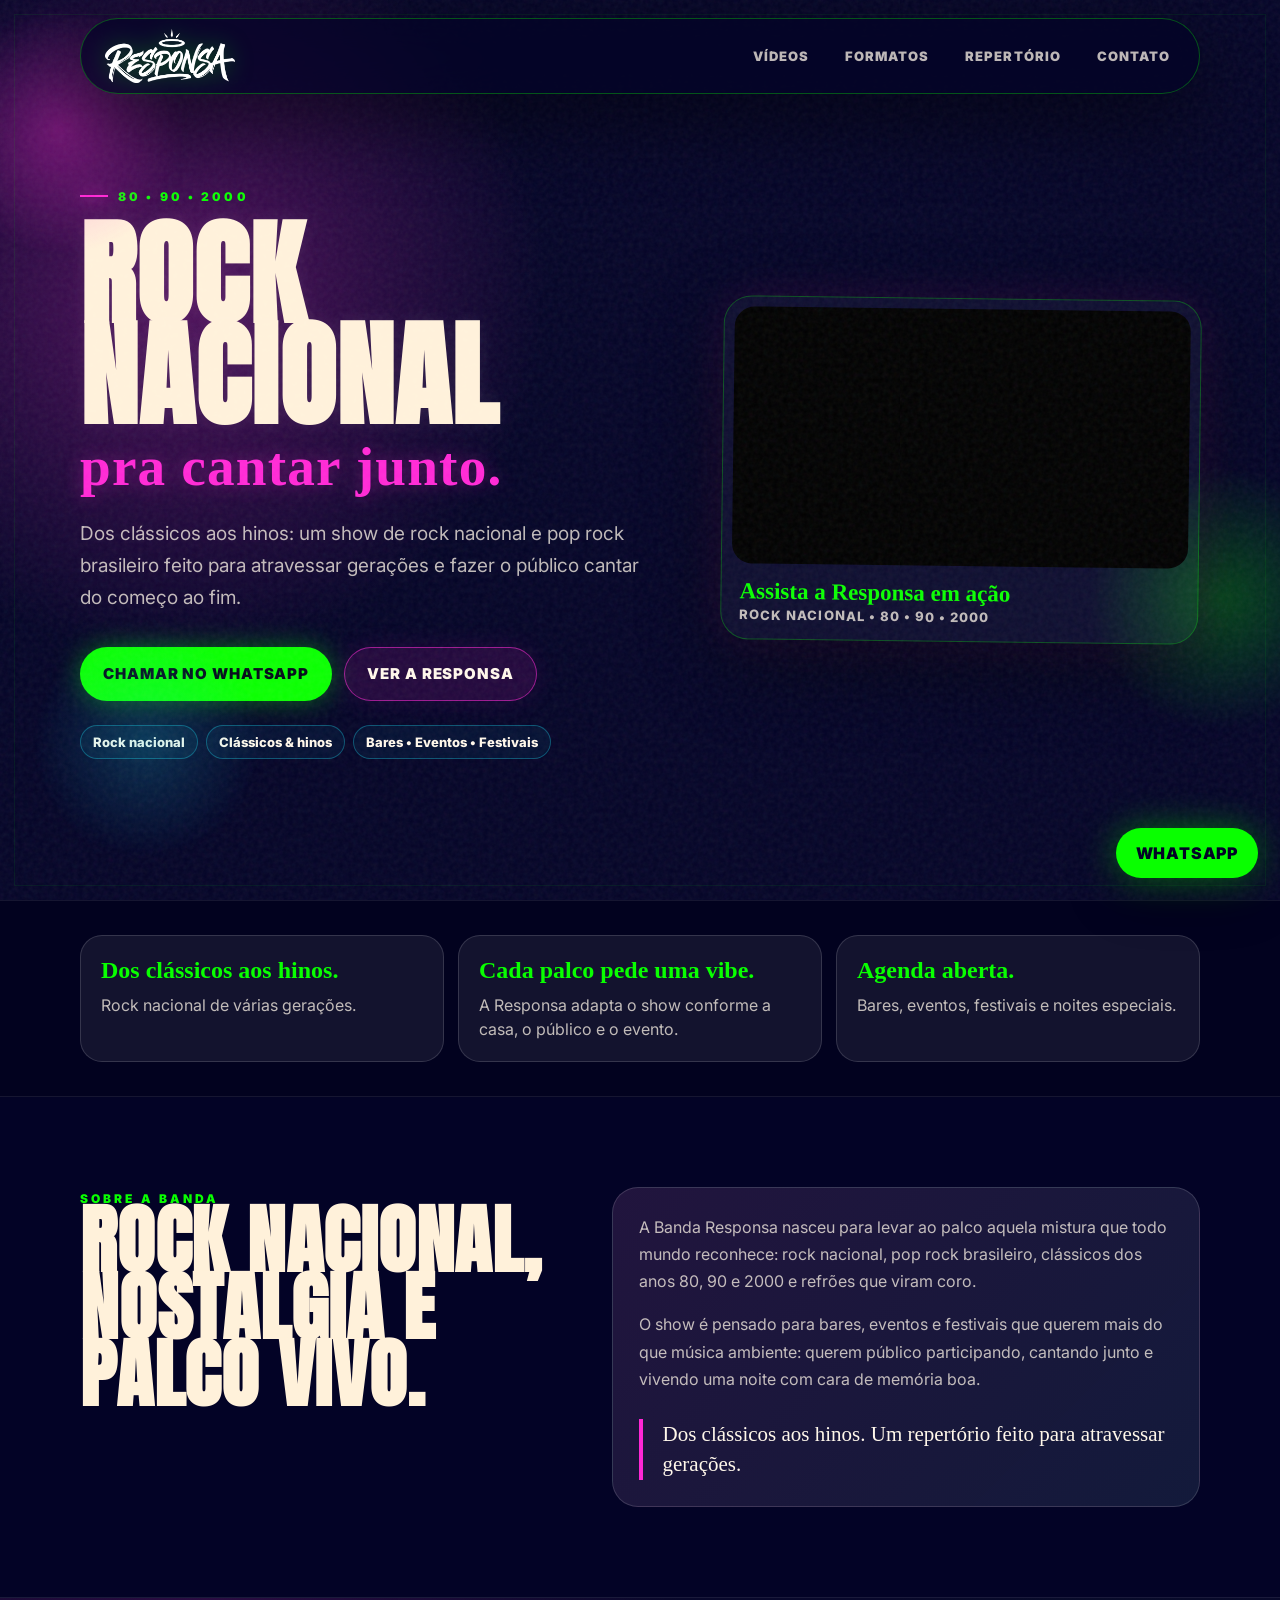
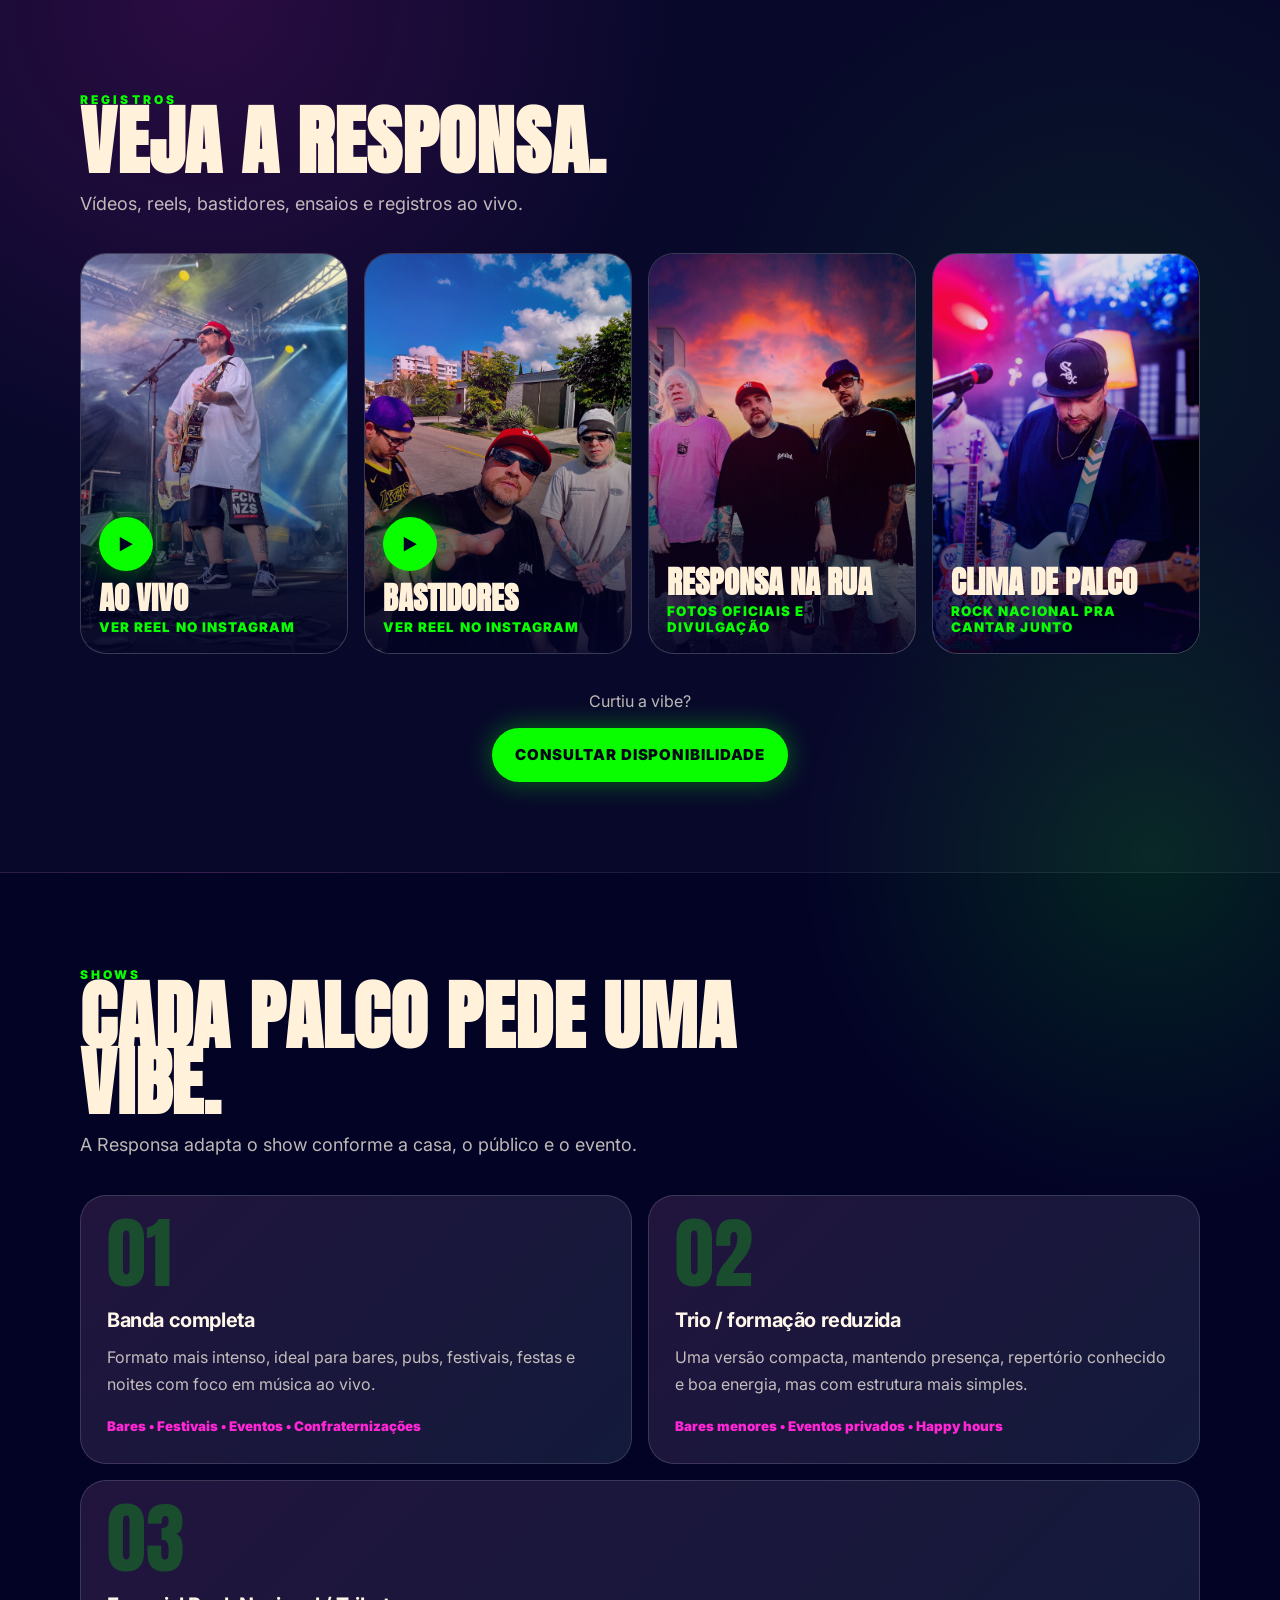
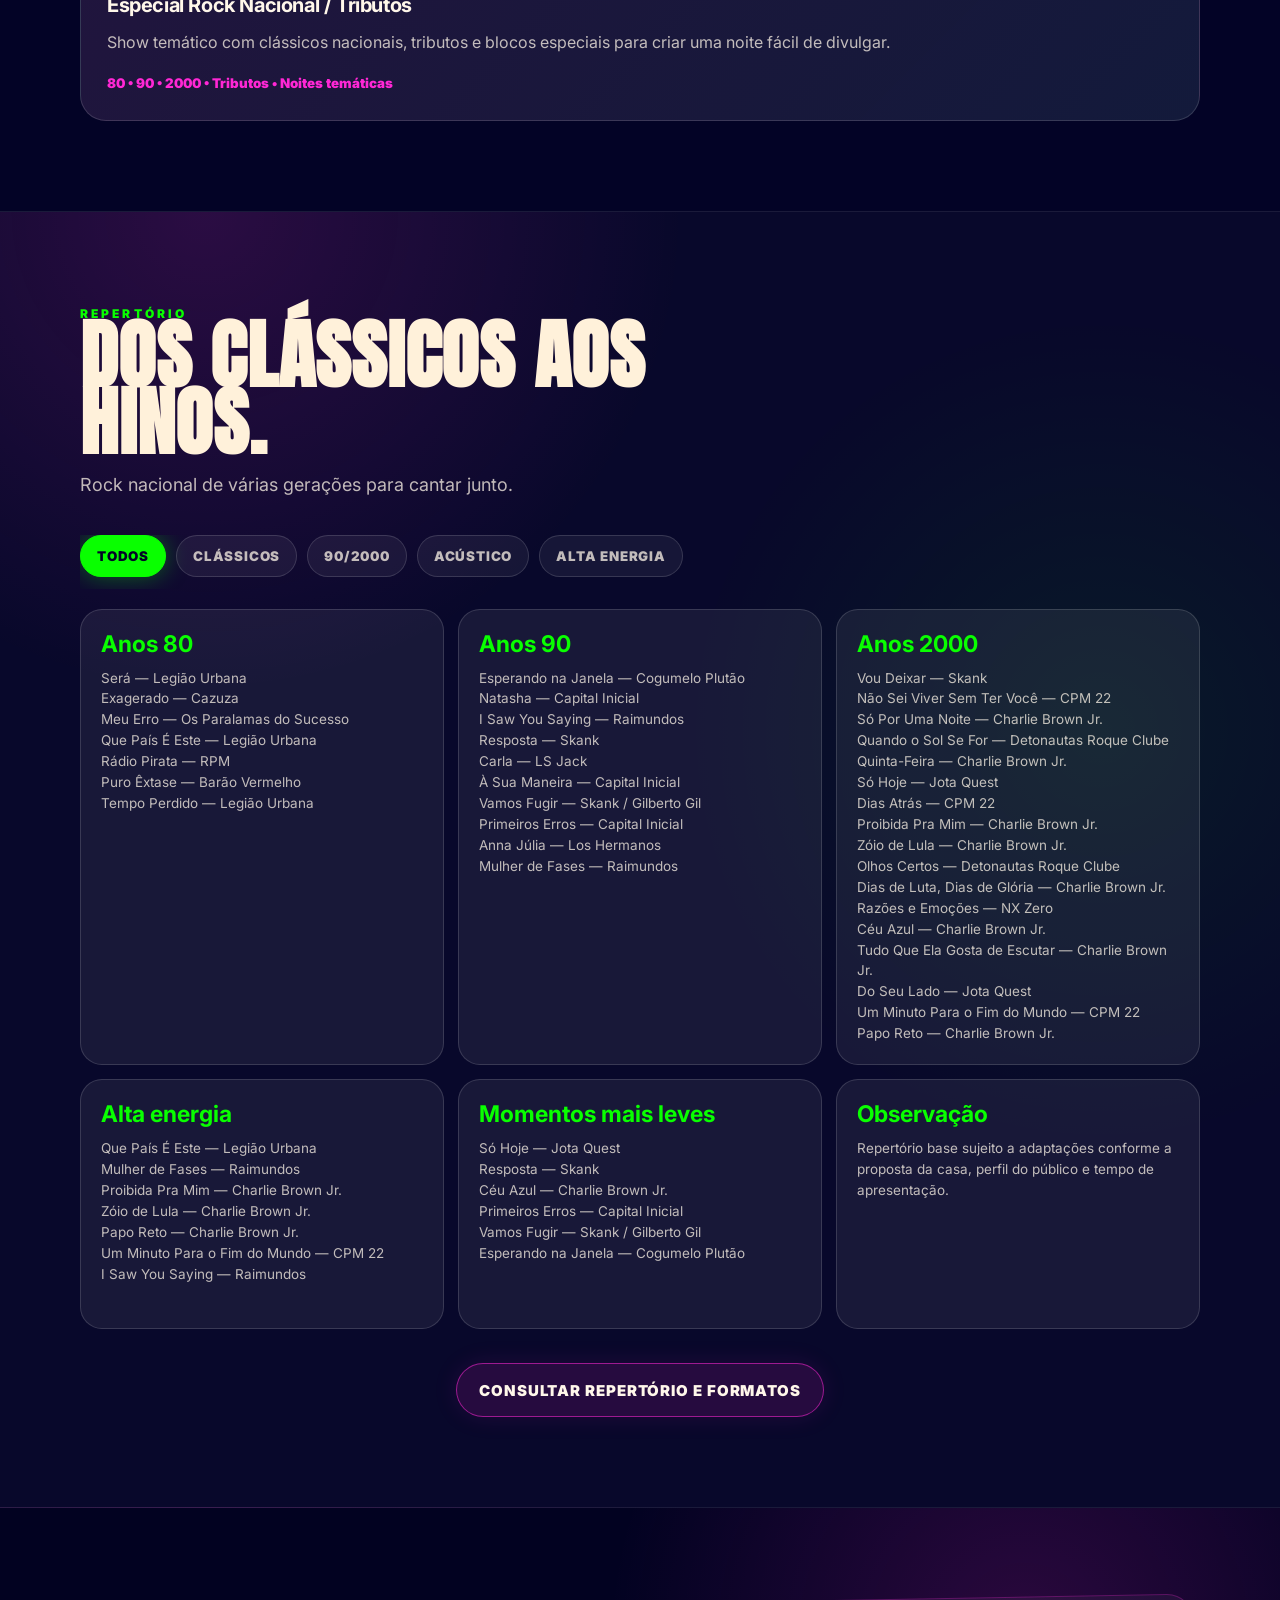
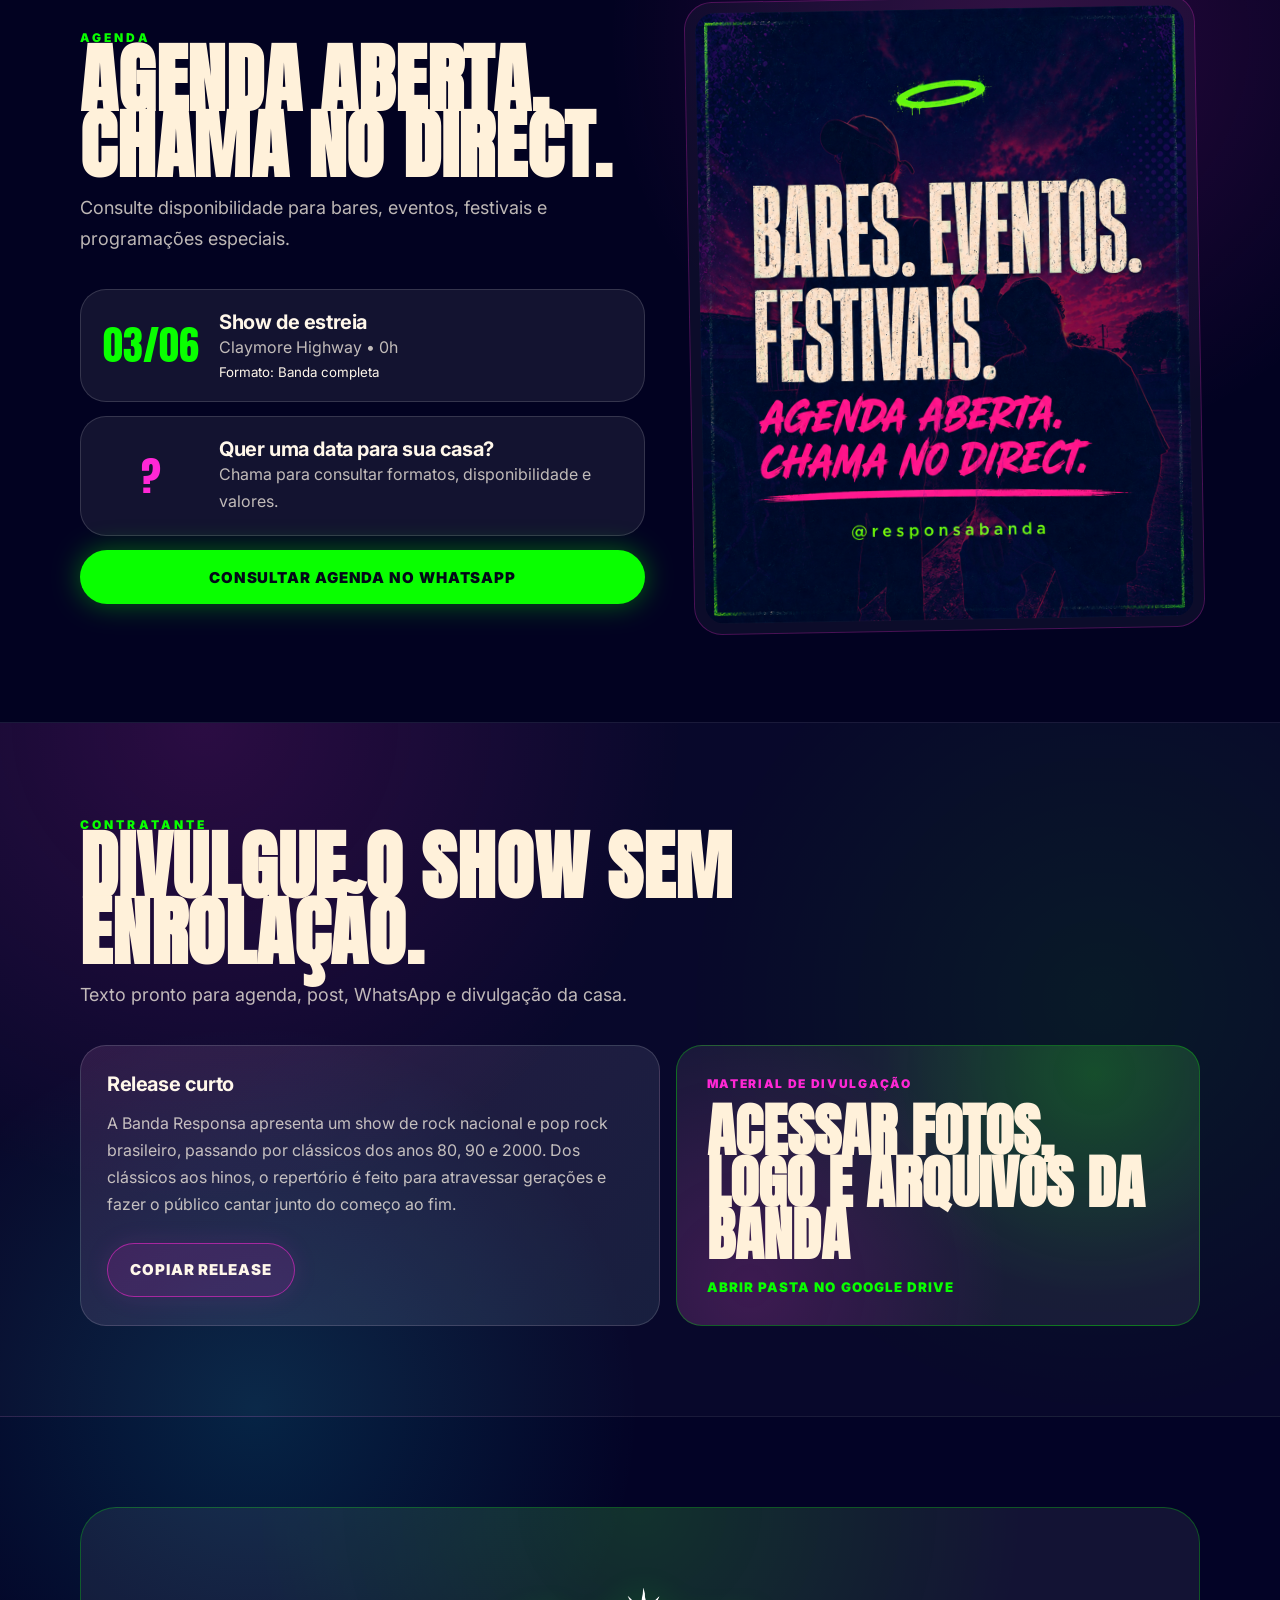
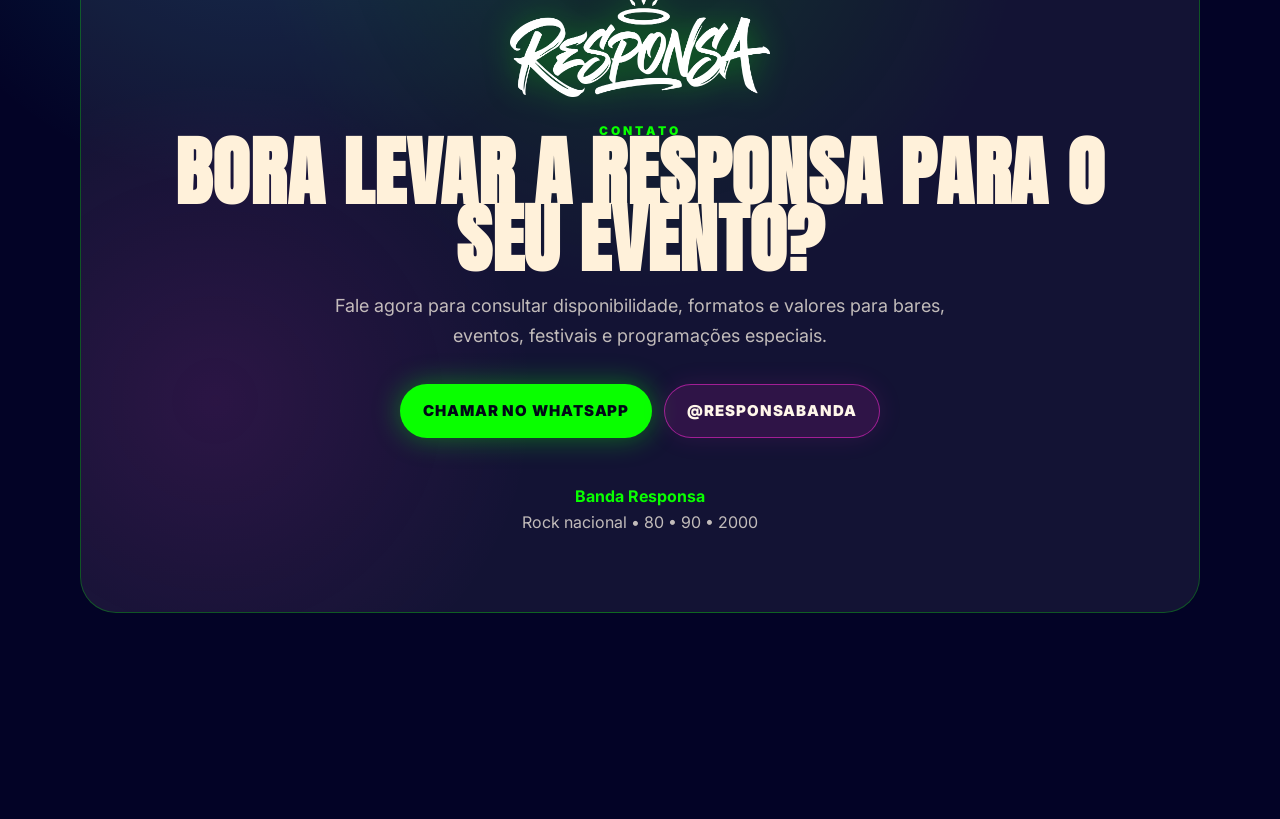
==== commit a64d8d0f: "Add files via upload" ====
--- a/index.html
+++ b/index.html
@@ -235,38 +235,92 @@
         <div class="song-grid epoch-grid">
           <article class="song-card" data-category="classico energia">
             <strong>Anos 80</strong>
-            <span>Clássicos do rock nacional para abrir coro e conectar gerações. Lista final será montada com o repertório real da banda.</span>
+            <span>
+              Será — Legião Urbana<br>
+              Exagerado — Cazuza<br>
+              Meu Erro — Os Paralamas do Sucesso<br>
+              Que País É Este — Legião Urbana<br>
+              Rádio Pirata — RPM<br>
+              Puro Êxtase — Barão Vermelho<br>
+              Tempo Perdido — Legião Urbana
+            </span>
           </article>
 
           <article class="song-card" data-category="classico energia">
             <strong>Anos 90</strong>
-            <span>Refrões fortes, nostalgia e músicas que fizeram parte da vida de muita gente. Aguardando repertório oficial para fechar a lista.</span>
+            <span>
+              Esperando na Janela — Cogumelo Plutão<br>
+              Natasha — Capital Inicial<br>
+              I Saw You Saying — Raimundos<br>
+              Resposta — Skank<br>
+              Carla — LS Jack<br>
+              À Sua Maneira — Capital Inicial<br>
+              Vamos Fugir — Skank / Gilberto Gil<br>
+              Primeiros Erros — Capital Inicial<br>
+              Anna Júlia — Los Hermanos<br>
+              Mulher de Fases — Raimundos
+            </span>
           </article>
 
           <article class="song-card" data-category="90-2000 energia">
             <strong>Anos 2000</strong>
-            <span>Pop rock, energia de bar cheio e hinos nacionais para cantar junto do começo ao fim.</span>
+            <span>
+              Vou Deixar — Skank<br>
+              Não Sei Viver Sem Ter Você — CPM 22<br>
+              Só Por Uma Noite — Charlie Brown Jr.<br>
+              Quando o Sol Se For — Detonautas Roque Clube<br>
+              Quinta-Feira — Charlie Brown Jr.<br>
+              Só Hoje — Jota Quest<br>
+              Dias Atrás — CPM 22<br>
+              Proibida Pra Mim — Charlie Brown Jr.<br>
+              Zóio de Lula — Charlie Brown Jr.<br>
+              Olhos Certos — Detonautas Roque Clube<br>
+              Dias de Luta, Dias de Glória — Charlie Brown Jr.<br>
+              Razões e Emoções — NX Zero<br>
+              Céu Azul — Charlie Brown Jr.<br>
+              Tudo Que Ela Gosta de Escutar — Charlie Brown Jr.<br>
+              Do Seu Lado — Jota Quest<br>
+              Um Minuto Para o Fim do Mundo — CPM 22<br>
+              Papo Reto — Charlie Brown Jr.
+            </span>
           </article>
 
           <article class="song-card" data-category="energia">
-            <strong>Tributos e especiais</strong>
-            <span>Blocos temáticos e homenagens dentro do universo do rock nacional, conforme a proposta da casa ou evento.</span>
+            <strong>Alta energia</strong>
+            <span>
+              Que País É Este — Legião Urbana<br>
+              Mulher de Fases — Raimundos<br>
+              Proibida Pra Mim — Charlie Brown Jr.<br>
+              Zóio de Lula — Charlie Brown Jr.<br>
+              Papo Reto — Charlie Brown Jr.<br>
+              Um Minuto Para o Fim do Mundo — CPM 22<br>
+              I Saw You Saying — Raimundos
+            </span>
           </article>
 
           <article class="song-card" data-category="acustico">
             <strong>Momentos mais leves</strong>
-            <span>Versões para início de noite, eventos menores e momentos de respiro dentro do show.</span>
-          </article>
-
-          <article class="song-card" data-category="energia">
-            <strong>Final de show</strong>
-            <span>Músicas de alta energia para levantar o público, criar coro e fechar com força.</span>
+            <span>
+              Só Hoje — Jota Quest<br>
+              Resposta — Skank<br>
+              Céu Azul — Charlie Brown Jr.<br>
+              Primeiros Erros — Capital Inicial<br>
+              Vamos Fugir — Skank / Gilberto Gil<br>
+              Esperando na Janela — Cogumelo Plutão
+            </span>
+          </article>
+
+          <article class="song-card" data-category="all">
+            <strong>Observação</strong>
+            <span>
+              Repertório base sujeito a adaptações conforme a proposta da casa, perfil do público e tempo de apresentação.
+            </span>
           </article>
         </div>
 
         <div class="center-cta">
           <a class="btn btn-secondary whatsapp-link" href="#" data-message="Oi! Vi o repertório da Banda Responsa e queria receber a lista completa de músicas.">
-            Solicitar repertório completo
+            Consultar repertório e formatos
           </a>
         </div>
       </div>
--- a/css/style.css
+++ b/css/style.css
@@ -1078,3 +1078,57 @@
     min-height: 430px;
   }
 }
+
+
+/* V1 — correção final: vídeo horizontal 16:9 no hero */
+.hero-video {
+  transform: rotate(.7deg);
+}
+
+.video-frame {
+  aspect-ratio: 16 / 9;
+}
+
+.hero-video-caption {
+  padding: 16px 8px 6px;
+}
+
+@media (max-width: 720px) {
+  .video-frame {
+    aspect-ratio: 16 / 9;
+  }
+}
+
+
+/* V1 — repertório real */
+.epoch-grid {
+  grid-template-columns: repeat(3, 1fr);
+}
+
+.epoch-grid .song-card {
+  min-height: 250px;
+}
+
+.epoch-grid .song-card span {
+  font-size: 13.5px;
+}
+
+.epoch-grid .song-card strong {
+  font-size: 23px;
+}
+
+@media (max-width: 980px) {
+  .epoch-grid {
+    grid-template-columns: 1fr 1fr;
+  }
+}
+
+@media (max-width: 720px) {
+  .epoch-grid {
+    grid-template-columns: 1fr;
+  }
+
+  .epoch-grid .song-card {
+    min-height: auto;
+  }
+}
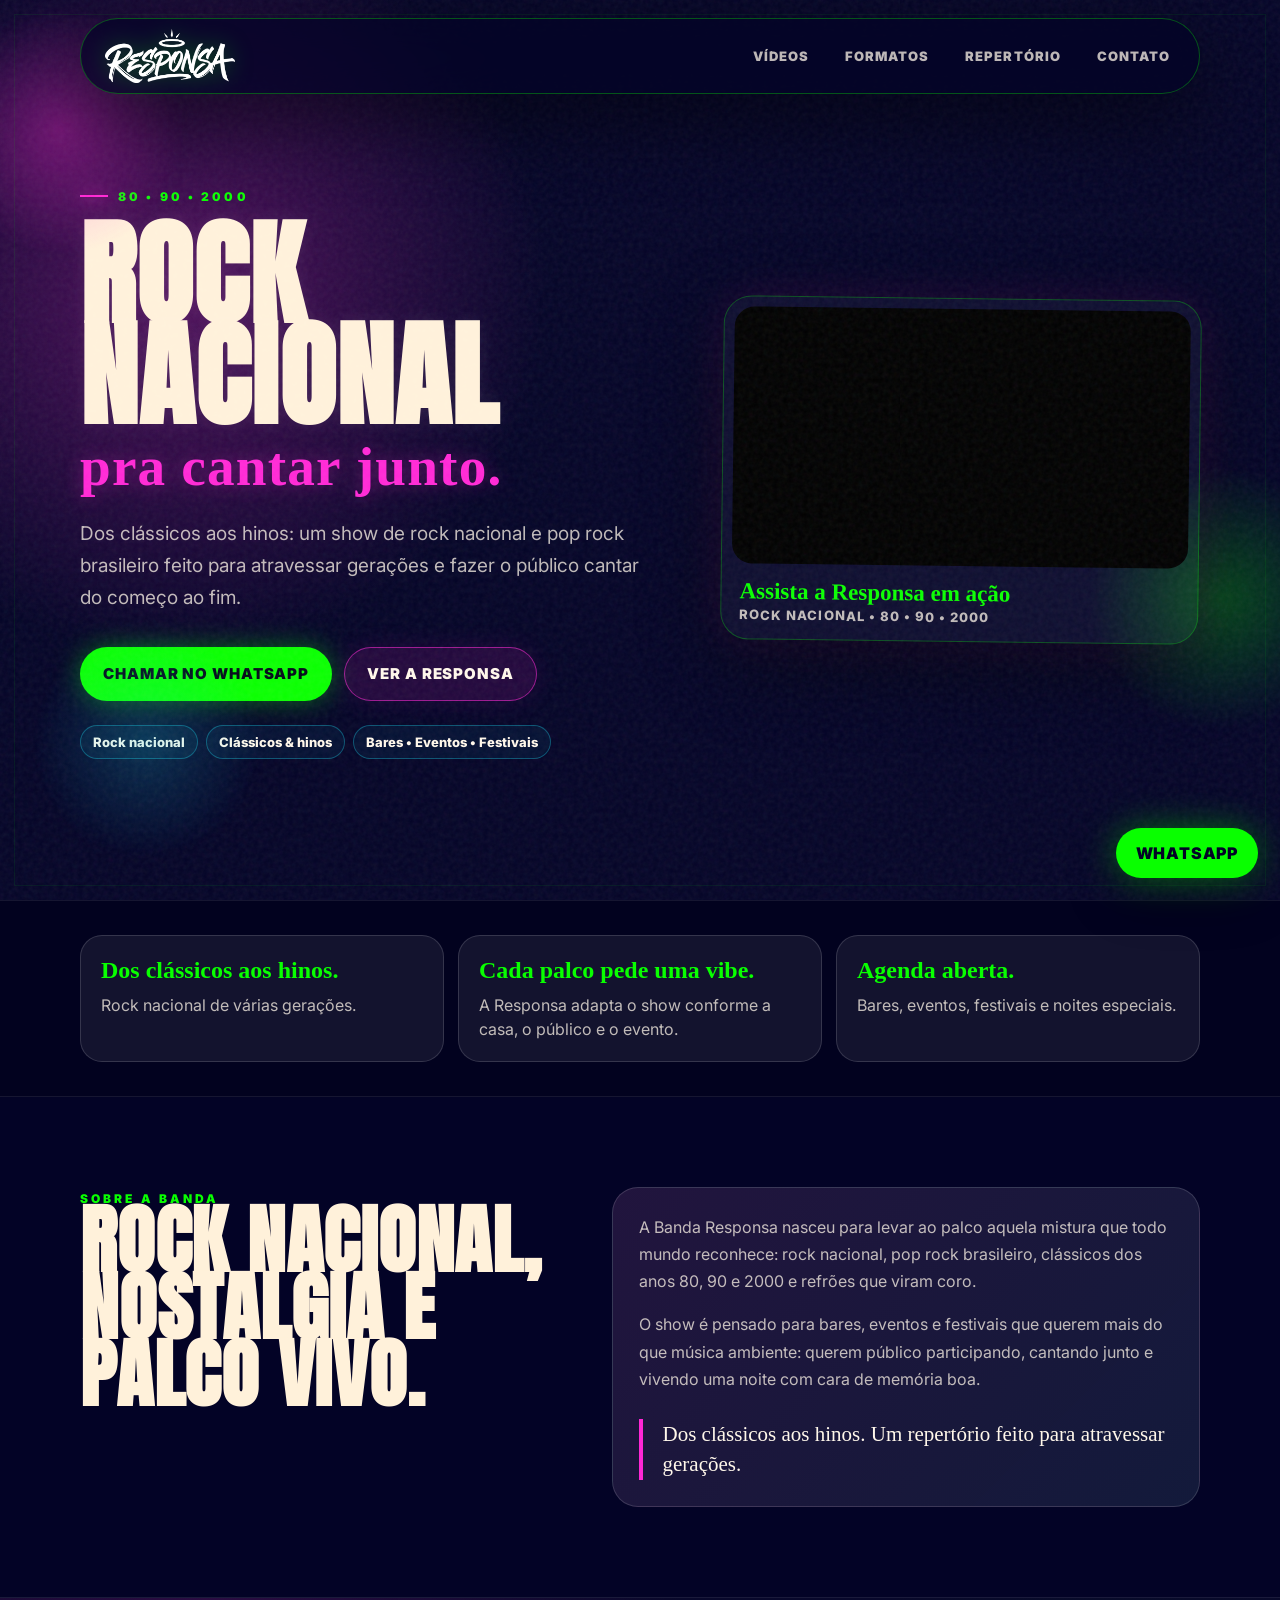
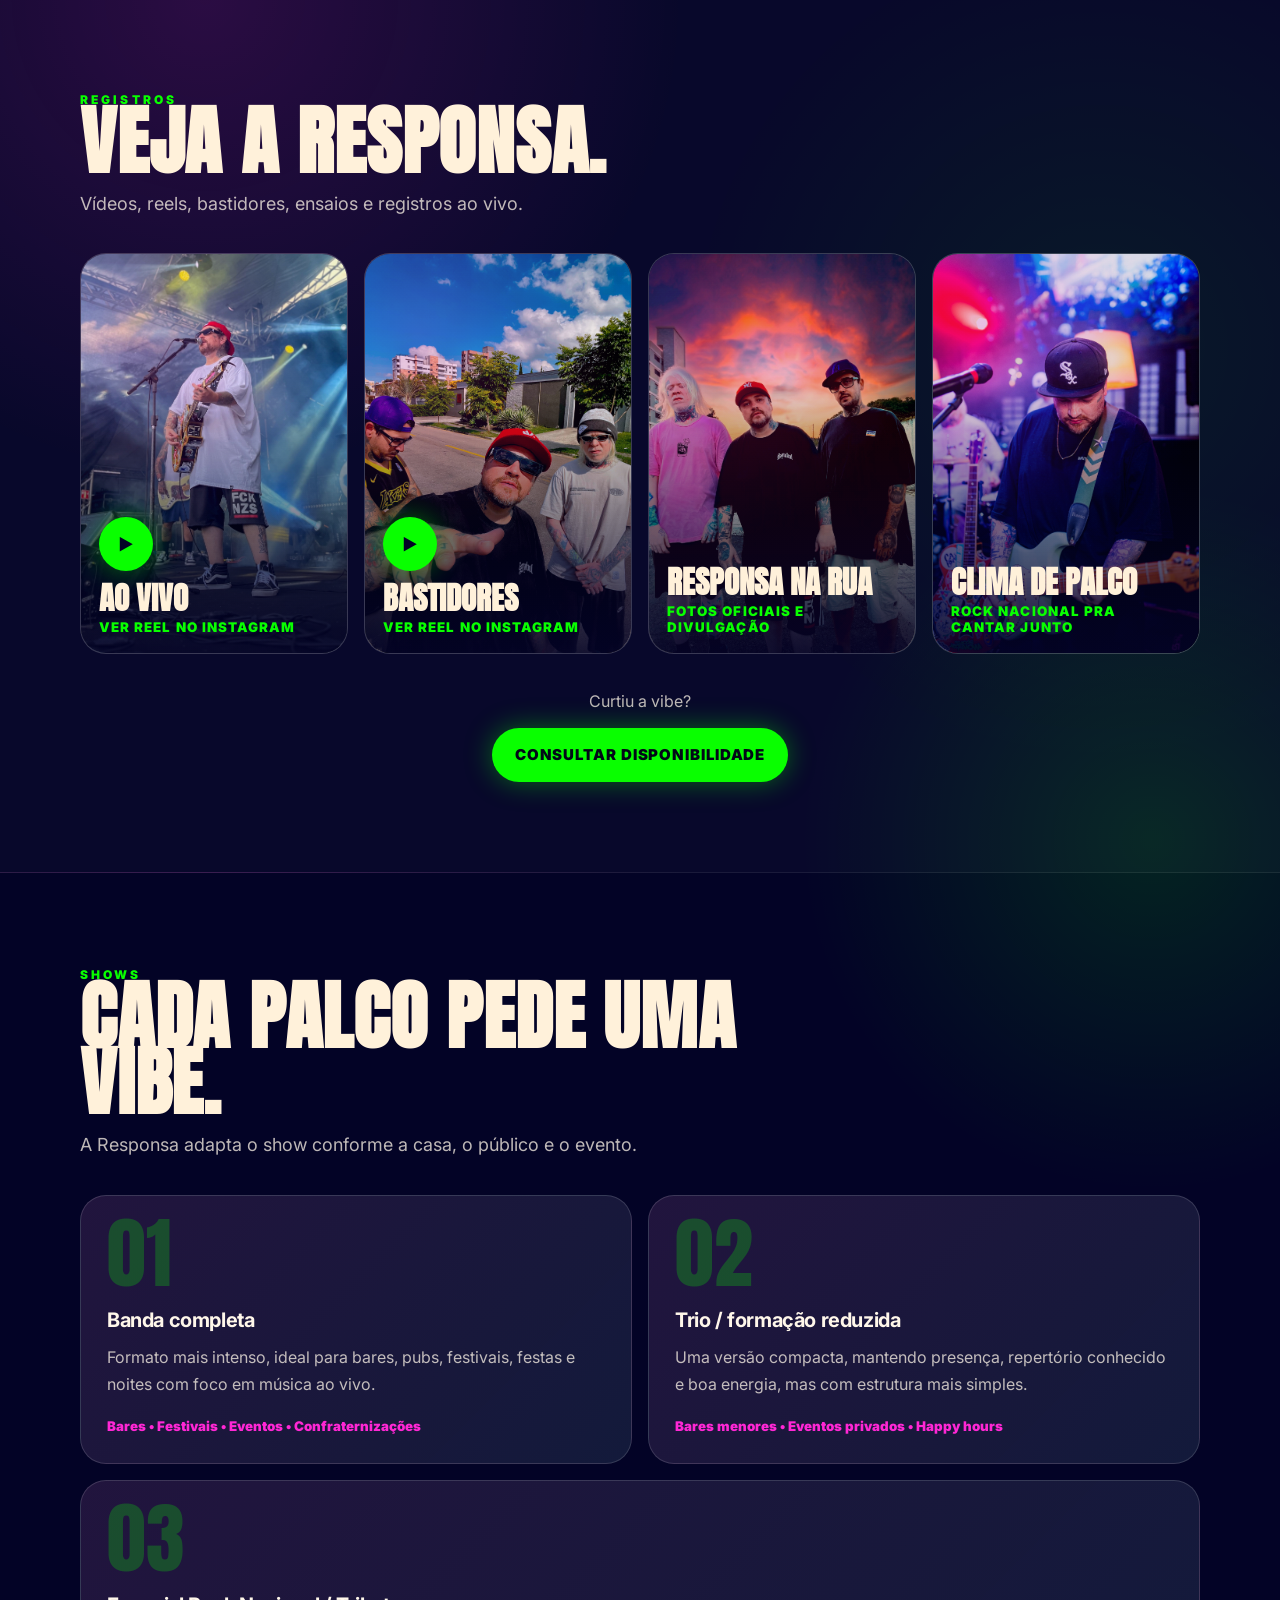
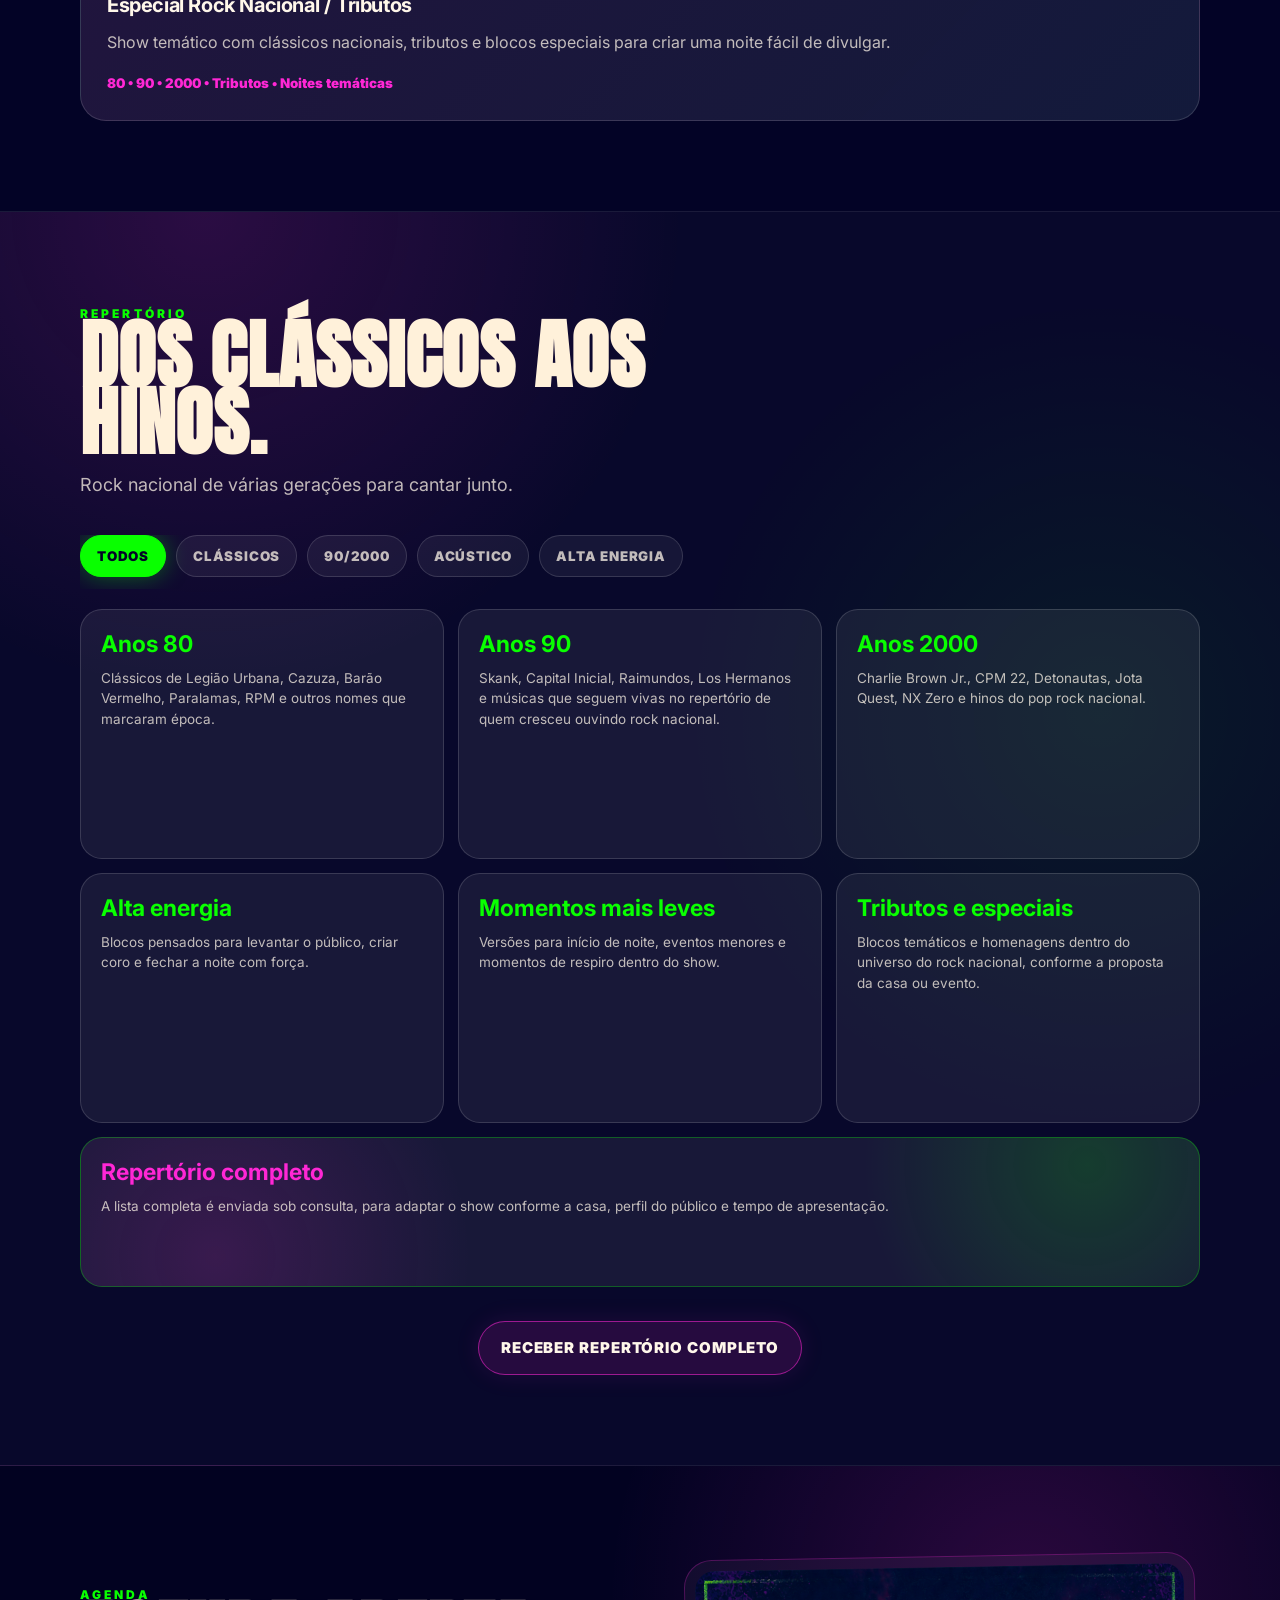
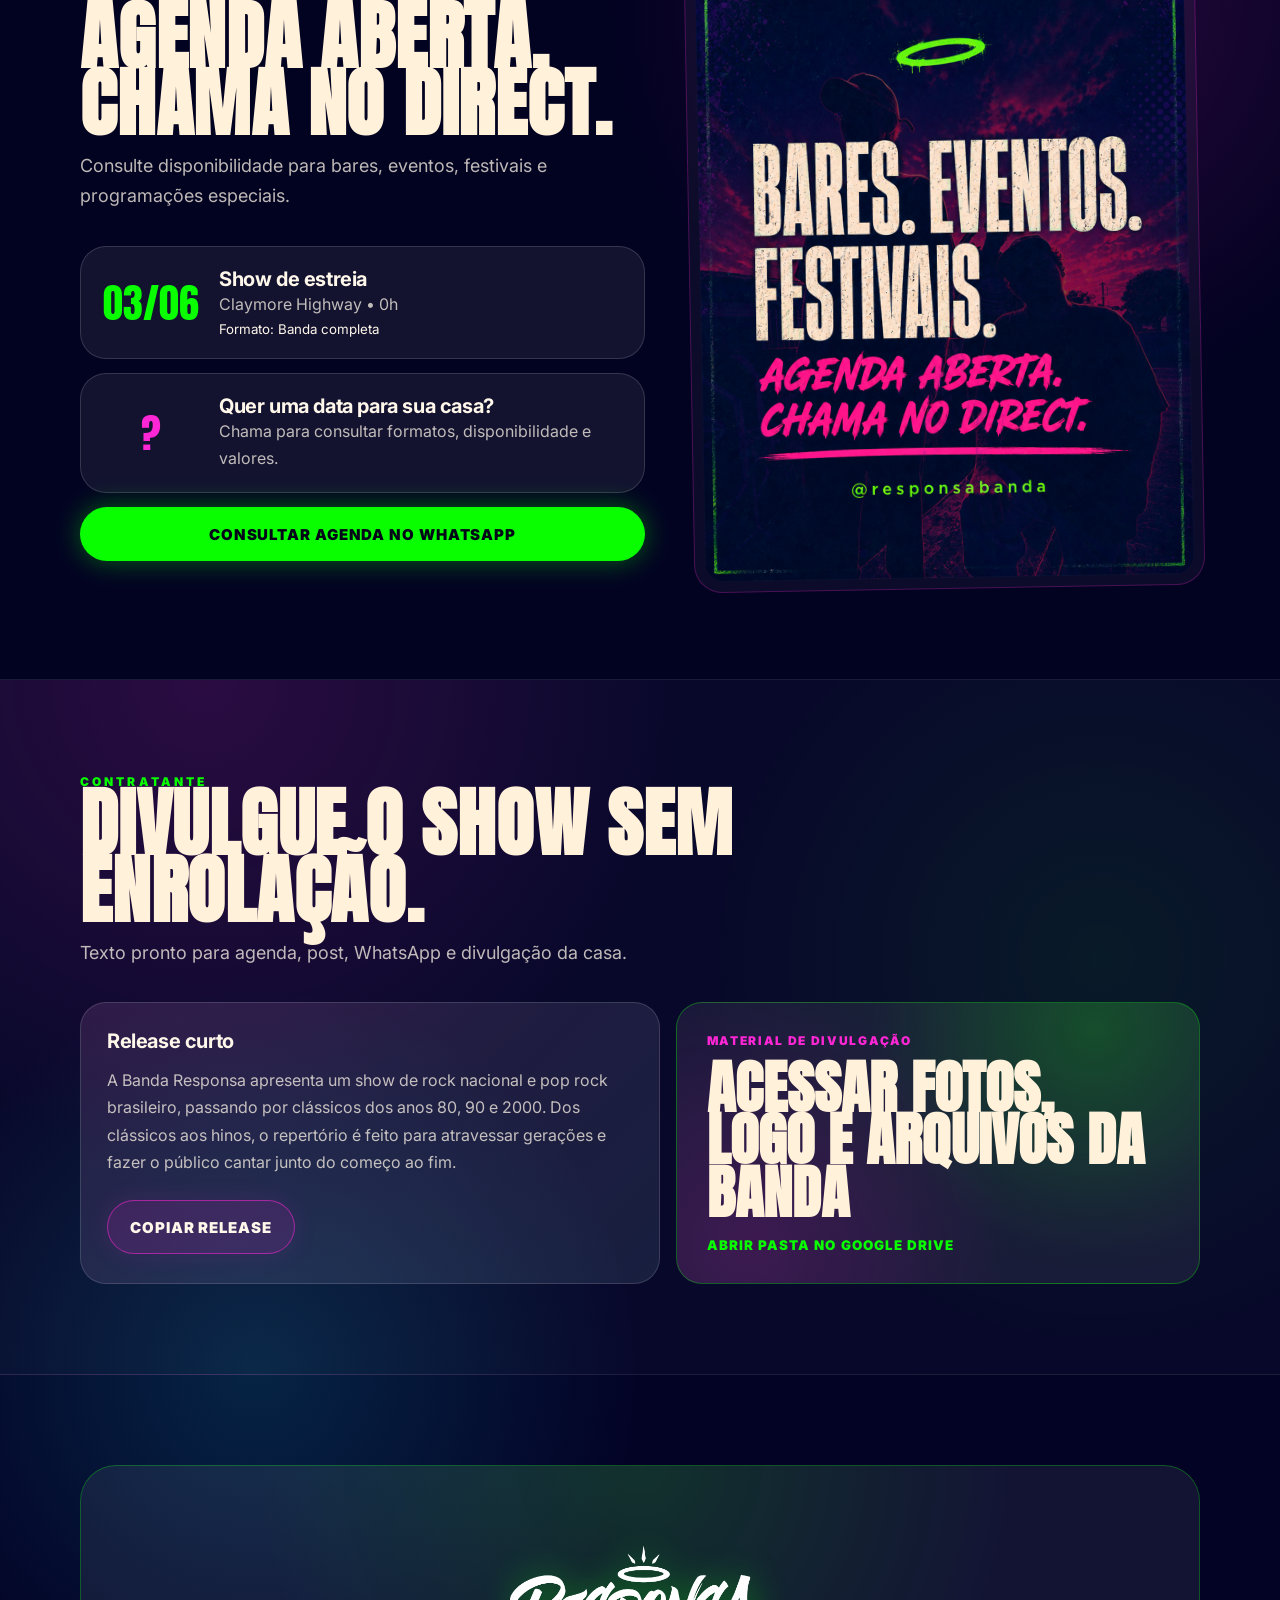
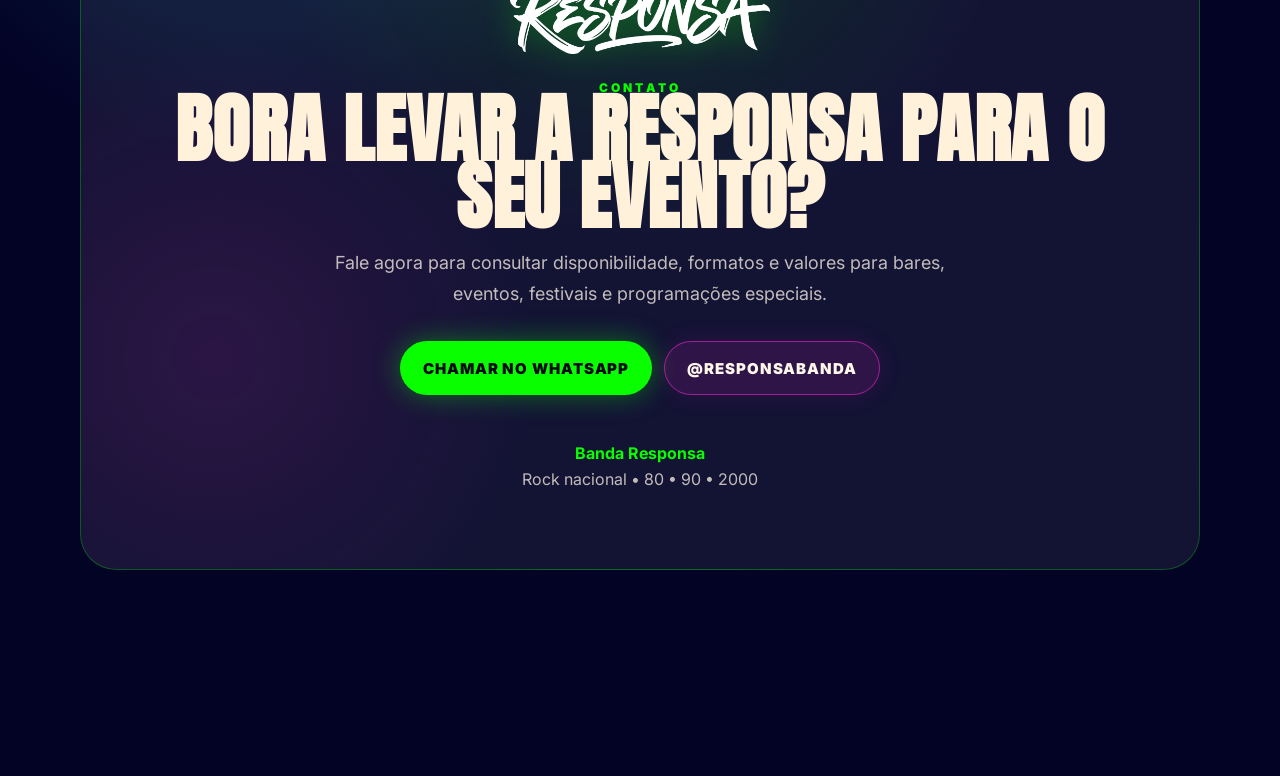
==== commit 1f8dbee7: "Add files via upload" ====
--- a/index.html
+++ b/index.html
@@ -236,91 +236,56 @@
           <article class="song-card" data-category="classico energia">
             <strong>Anos 80</strong>
             <span>
-              Será — Legião Urbana<br>
-              Exagerado — Cazuza<br>
-              Meu Erro — Os Paralamas do Sucesso<br>
-              Que País É Este — Legião Urbana<br>
-              Rádio Pirata — RPM<br>
-              Puro Êxtase — Barão Vermelho<br>
-              Tempo Perdido — Legião Urbana
+              Clássicos de Legião Urbana, Cazuza, Barão Vermelho, Paralamas, RPM e outros nomes que marcaram época.
             </span>
           </article>
 
           <article class="song-card" data-category="classico energia">
             <strong>Anos 90</strong>
             <span>
-              Esperando na Janela — Cogumelo Plutão<br>
-              Natasha — Capital Inicial<br>
-              I Saw You Saying — Raimundos<br>
-              Resposta — Skank<br>
-              Carla — LS Jack<br>
-              À Sua Maneira — Capital Inicial<br>
-              Vamos Fugir — Skank / Gilberto Gil<br>
-              Primeiros Erros — Capital Inicial<br>
-              Anna Júlia — Los Hermanos<br>
-              Mulher de Fases — Raimundos
+              Skank, Capital Inicial, Raimundos, Los Hermanos e músicas que seguem vivas no repertório de quem cresceu ouvindo rock nacional.
             </span>
           </article>
 
           <article class="song-card" data-category="90-2000 energia">
             <strong>Anos 2000</strong>
             <span>
-              Vou Deixar — Skank<br>
-              Não Sei Viver Sem Ter Você — CPM 22<br>
-              Só Por Uma Noite — Charlie Brown Jr.<br>
-              Quando o Sol Se For — Detonautas Roque Clube<br>
-              Quinta-Feira — Charlie Brown Jr.<br>
-              Só Hoje — Jota Quest<br>
-              Dias Atrás — CPM 22<br>
-              Proibida Pra Mim — Charlie Brown Jr.<br>
-              Zóio de Lula — Charlie Brown Jr.<br>
-              Olhos Certos — Detonautas Roque Clube<br>
-              Dias de Luta, Dias de Glória — Charlie Brown Jr.<br>
-              Razões e Emoções — NX Zero<br>
-              Céu Azul — Charlie Brown Jr.<br>
-              Tudo Que Ela Gosta de Escutar — Charlie Brown Jr.<br>
-              Do Seu Lado — Jota Quest<br>
-              Um Minuto Para o Fim do Mundo — CPM 22<br>
-              Papo Reto — Charlie Brown Jr.
+              Charlie Brown Jr., CPM 22, Detonautas, Jota Quest, NX Zero e hinos do pop rock nacional.
             </span>
           </article>
 
           <article class="song-card" data-category="energia">
             <strong>Alta energia</strong>
             <span>
-              Que País É Este — Legião Urbana<br>
-              Mulher de Fases — Raimundos<br>
-              Proibida Pra Mim — Charlie Brown Jr.<br>
-              Zóio de Lula — Charlie Brown Jr.<br>
-              Papo Reto — Charlie Brown Jr.<br>
-              Um Minuto Para o Fim do Mundo — CPM 22<br>
-              I Saw You Saying — Raimundos
+              Blocos pensados para levantar o público, criar coro e fechar a noite com força.
             </span>
           </article>
 
           <article class="song-card" data-category="acustico">
             <strong>Momentos mais leves</strong>
             <span>
-              Só Hoje — Jota Quest<br>
-              Resposta — Skank<br>
-              Céu Azul — Charlie Brown Jr.<br>
-              Primeiros Erros — Capital Inicial<br>
-              Vamos Fugir — Skank / Gilberto Gil<br>
-              Esperando na Janela — Cogumelo Plutão
-            </span>
-          </article>
-
-          <article class="song-card" data-category="all">
-            <strong>Observação</strong>
-            <span>
-              Repertório base sujeito a adaptações conforme a proposta da casa, perfil do público e tempo de apresentação.
+              Versões para início de noite, eventos menores e momentos de respiro dentro do show.
+            </span>
+          </article>
+
+          <article class="song-card" data-category="energia">
+            <strong>Tributos e especiais</strong>
+            <span>
+              Blocos temáticos e homenagens dentro do universo do rock nacional, conforme a proposta da casa ou evento.
+            </span>
+          </article>
+
+          <article class="song-card repertorio-note" data-category="all">
+            <strong>Repertório completo</strong>
+            <span>
+              A lista completa é enviada sob consulta, para adaptar o show conforme a casa, perfil do público e tempo de apresentação.
             </span>
           </article>
         </div>
 
         <div class="center-cta">
-          <a class="btn btn-secondary whatsapp-link" href="#" data-message="Oi! Vi o repertório da Banda Responsa e queria receber a lista completa de músicas.">
-            Consultar repertório e formatos
+          <a class="btn btn-secondary whatsapp-link" href="#" data-message="Oi! Vi o mídia kit da Banda Responsa e gostaria de receber o repertório completo.">
+            Receber repertório completo
           </a>
         </div>
       </div>
--- a/css/style.css
+++ b/css/style.css
@@ -1132,3 +1132,36 @@
     min-height: auto;
   }
 }
+
+
+/* V1 final — centralizar logo no topo no mobile */
+@media (max-width: 720px) {
+  .topbar {
+    justify-content: center;
+  }
+
+  .brand {
+    margin-inline: auto;
+  }
+
+  .brand img {
+    width: 150px;
+    margin-inline: auto;
+  }
+}
+
+
+/* V1 final — repertório estratégico */
+.repertorio-note {
+  grid-column: 1 / -1;
+  min-height: 150px !important;
+  background:
+    radial-gradient(circle at 90% 18%, rgba(9,255,0,.16), transparent 14rem),
+    radial-gradient(circle at 12% 80%, rgba(255,39,213,.14), transparent 16rem),
+    var(--panel);
+  border-color: rgba(9,255,0,0.30);
+}
+
+.repertorio-note strong {
+  color: var(--pink) !important;
+}
